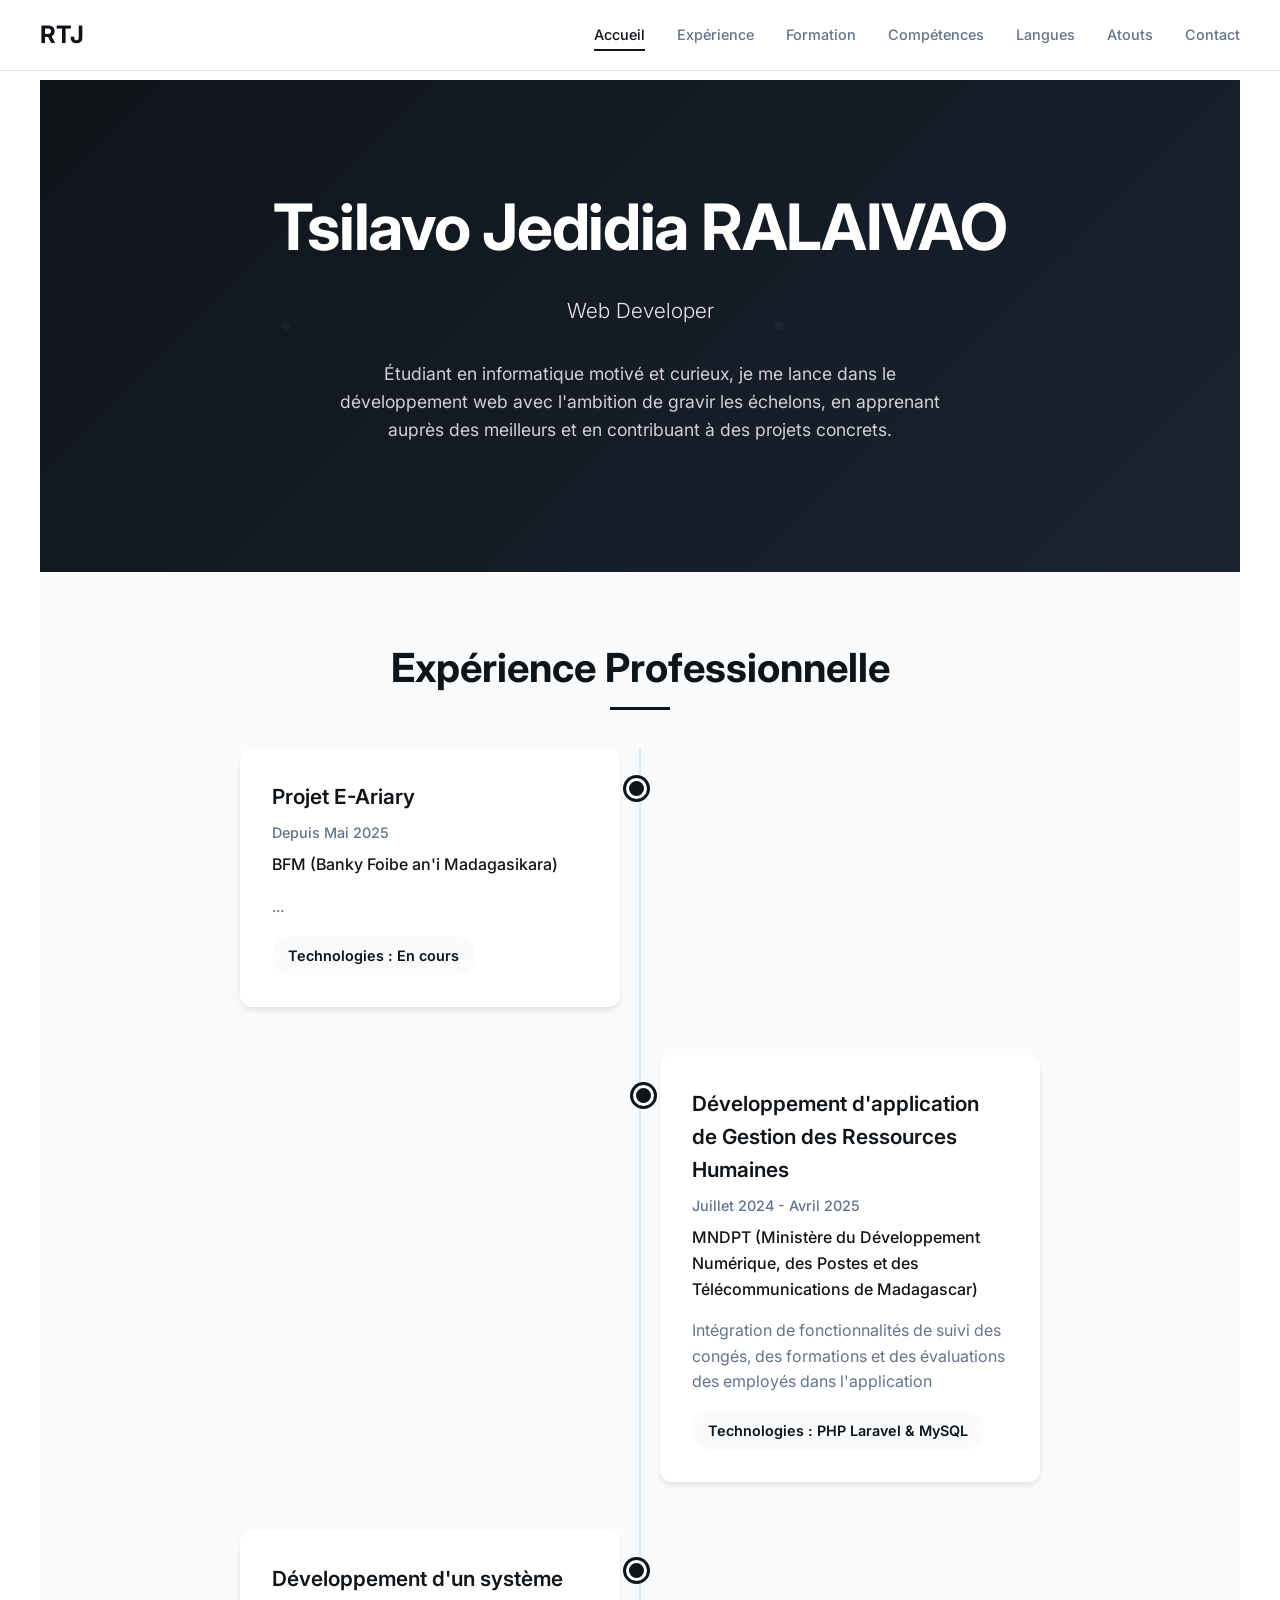
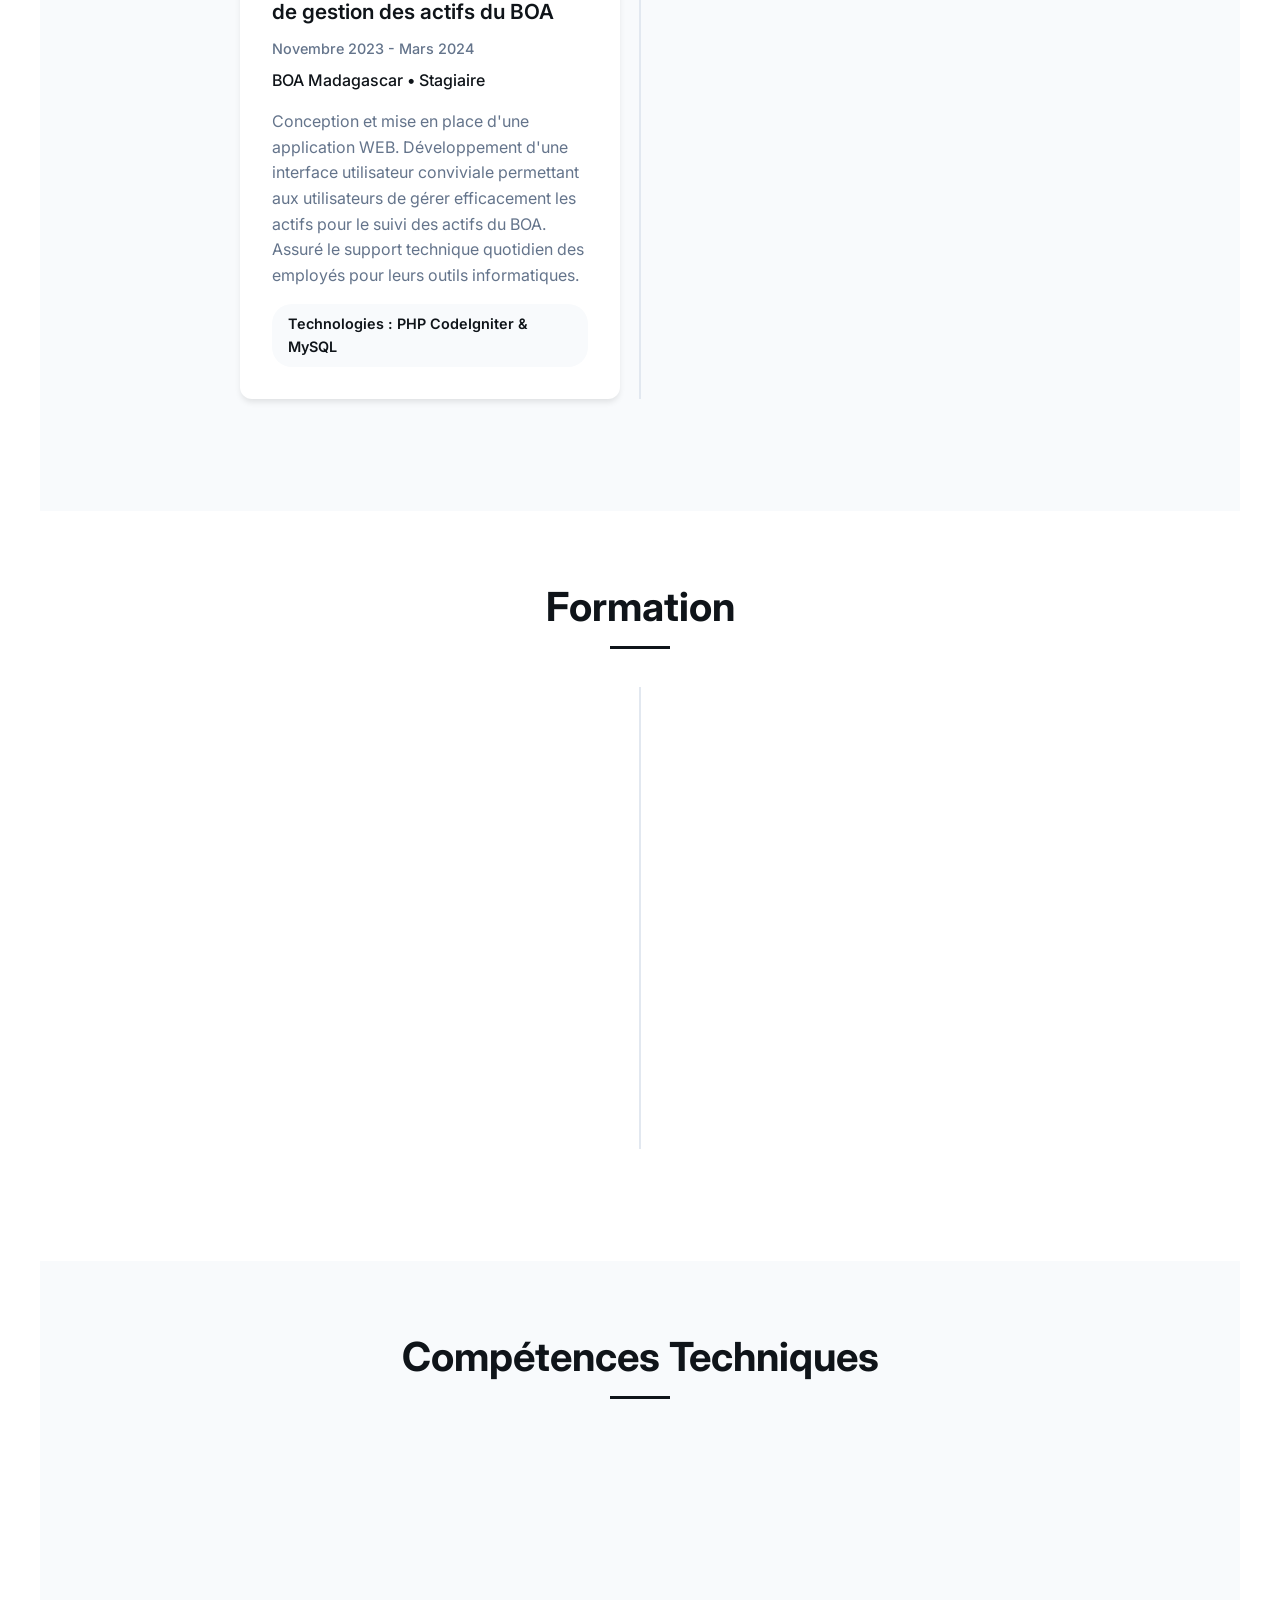
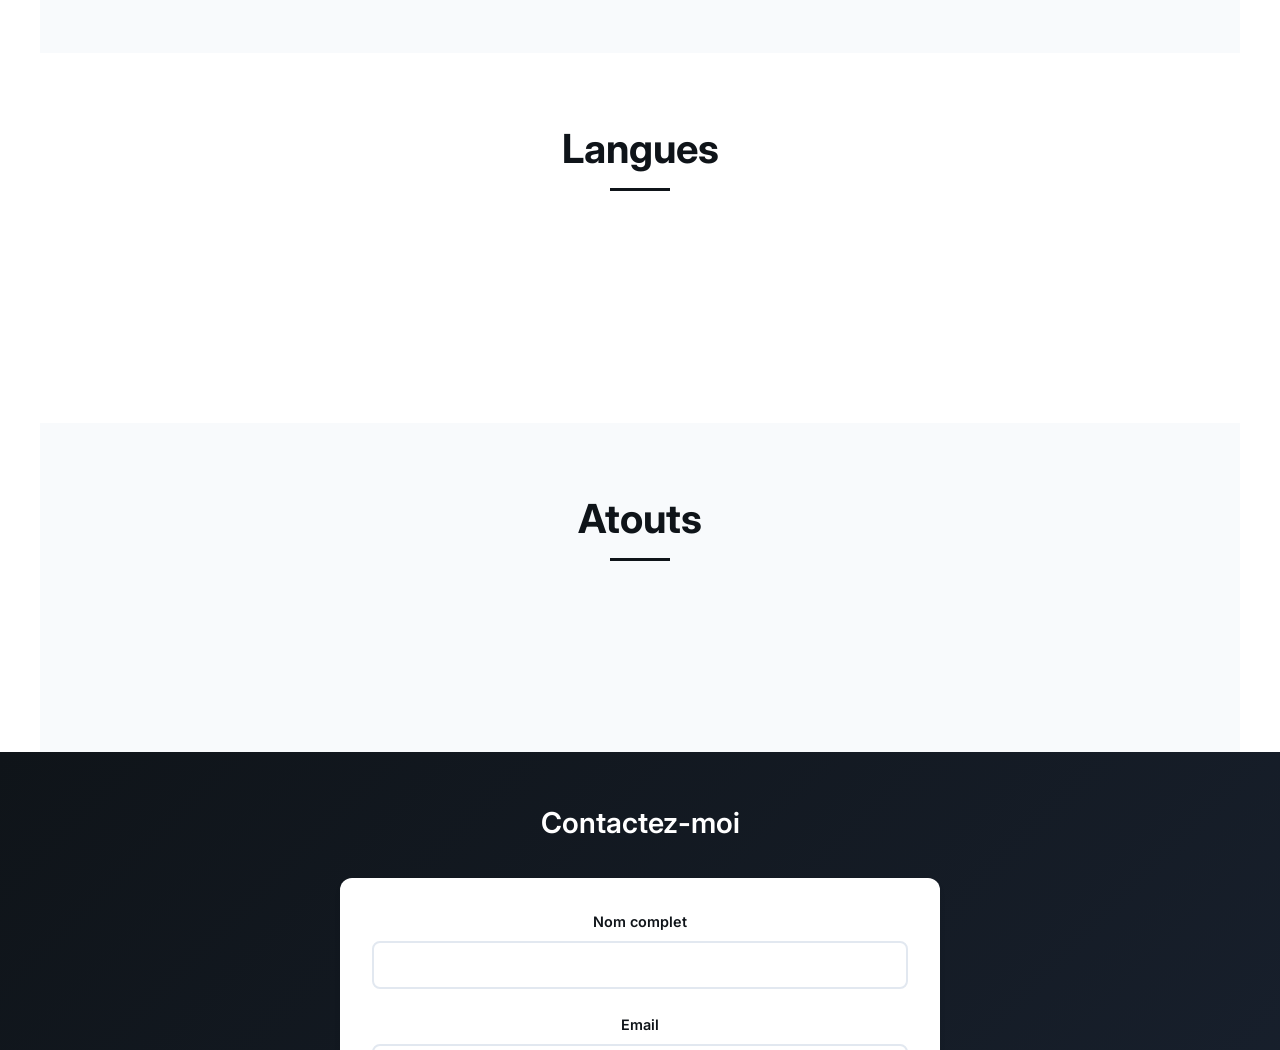
==== index.html @ 45a3b44d "mise à jour maivana" ====
<!DOCTYPE html>
<html lang="fr">
<head>
    <meta charset="UTF-8">
    <meta name="viewport" content="width=device-width, initial-scale=1.0">
    <title>Tsilavo Jedidia RALAIVAO - Web Developer</title>
    <link href="https://fonts.googleapis.com/css2?family=Inter:wght@300;400;500;600;700&display=swap" rel="stylesheet">
    <style>
        :root {
            --navy-blue: #0f1419;
            --light-navy: #1a2332;
            --pure-white: #ffffff;
            --soft-white: #f8fafc;
            --text-primary: #0f1419;
            --text-secondary: #64748b;
            --border-color: #e2e8f0;
            --shadow: 0 4px 6px -1px rgba(0, 0, 0, 0.1);
        }

        * {
            margin: 0;
            padding: 0;
            box-sizing: border-box;
        }

        body {
            font-family: 'Inter', -apple-system, BlinkMacSystemFont, sans-serif;
            line-height: 1.6;
            color: var(--text-primary);
            background-color: var(--pure-white);
            scroll-behavior: smooth;
        }

        /* Navigation */
        .navbar {
            position: fixed;
            top: 0;
            left: 0;
            right: 0;
            background: rgba(255, 255, 255, 0.95);
            backdrop-filter: blur(10px);
            border-bottom: 1px solid var(--border-color);
            z-index: 1000;
            padding: 0 2rem;
            transition: all 0.3s ease;
        }

        .navbar.scrolled {
            background: rgba(255, 255, 255, 0.98);
            box-shadow: var(--shadow);
        }

        .nav-container {
            max-width: 1200px;
            margin: 0 auto;
            display: flex;
            justify-content: space-between;
            align-items: center;
            padding: 1rem 0;
        }

        .nav-brand {
            font-size: 1.5rem;
            font-weight: 700;
            color: var(--navy-blue);
            text-decoration: none;
        }

        .nav-menu {
            display: flex;
            list-style: none;
            gap: 2rem;
        }

        .nav-link {
            color: var(--text-secondary);
            text-decoration: none;
            font-weight: 500;
            font-size: 0.9rem;
            transition: all 0.3s ease;
            position: relative;
            padding: 0.5rem 0;
        }

        .nav-link:hover,
        .nav-link.active {
            color: var(--navy-blue);
        }

        .nav-link::after {
            content: '';
            position: absolute;
            bottom: 0;
            left: 0;
            width: 0;
            height: 2px;
            background: var(--navy-blue);
            transition: width 0.3s ease;
        }

        .nav-link:hover::after,
        .nav-link.active::after {
            width: 100%;
        }

        .nav-toggle {
            display: none;
            background: none;
            border: none;
            cursor: pointer;
            padding: 0.5rem;
        }

        .nav-toggle span {
            display: block;
            width: 25px;
            height: 3px;
            background: var(--navy-blue);
            margin: 5px 0;
            transition: 0.3s;
        }
        .mobile-overlay {
        display: none;
        position: fixed;
        top: 0; left: 0; right: 0; bottom: 0;
        z-index: 999;
        transition: opacity 0.3s;
        }
        @media (max-width: 768px) {
            .nav-menu {
                position: fixed;
                top: 60px; /* hauteur de la navbar */
                left: 0;
                width: 100vw;
                background: var(--pure-white);
                flex-direction: column;
                padding: 2rem 0;
                border-top: 1px solid var(--border-color);
                transform: translateY(-120%);
                transition: transform 0.3s ease;
                gap: 1rem;
                text-align: center;
                z-index: 1001;
            }

            .nav-menu.active {
                transform: translateY(0);
            }

            .nav-toggle {
                display: block;
            }
        }

        /* Show overlay when menu is active */
        .mobile-overlay.active {
            display: block;
            opacity: 1;
        }

        /* Hamburger animation */
        .nav-toggle.active span:nth-child(1) {
            transform: rotate(45deg) translate(5px, 5px);
        }
        .nav-toggle.active span:nth-child(2) {
            opacity: 0;
        }
        .nav-toggle.active span:nth-child(3) {
            transform: rotate(-45deg) translate(6px, -6px);
        }
        /* Main Container */
        .container {
            max-width: 1200px;
            margin: 0 auto;
            padding-top: 80px;
        }

        /* Hero Section */
        .hero {
            background: linear-gradient(135deg, var(--navy-blue) 0%, var(--light-navy) 100%);
            color: var(--pure-white);
            padding: 6rem 2rem;
            text-align: center;
            position: relative;
            overflow: hidden;
        }

        .hero::before {
            content: '';
            position: absolute;
            top: 0;
            left: 0;
            right: 0;
            bottom: 0;
            background: url('data:image/svg+xml,<svg xmlns="http://www.w3.org/2000/svg" viewBox="0 0 100 100"><defs><pattern id="grain" width="100" height="100" patternUnits="userSpaceOnUse"><circle cx="50" cy="50" r="1" fill="white" opacity="0.1"/></pattern></defs><rect width="100" height="100" fill="url(%23grain)"/></svg>');
            opacity: 0.3;
        }

        .hero-content {
            position: relative;
            z-index: 2;
            max-width: 800px;
            margin: 0 auto;
            opacity: 0;
            transform: translateY(30px);
            animation: fadeInUp 1s ease forwards;
        }

        .hero h1 {
            font-size: clamp(2.5rem, 5vw, 4rem);
            font-weight: 700;
            margin-bottom: 1rem;
            letter-spacing: -0.02em;
        }

        .hero .subtitle {
            font-size: 1.3rem;
            font-weight: 300;
            opacity: 0.9;
            margin-bottom: 2rem;
        }

        .hero .description {
            font-size: 1.1rem;
            opacity: 0.8;
            max-width: 600px;
            margin: 0 auto 2rem;
            line-height: 1.6;
        }

        .contact-info {
            display: flex;
            justify-content: center;
            gap: 2rem;
            flex-wrap: wrap;
            margin-top: 2rem;
        }

        .contact-item {
            display: flex;
            align-items: center;
            gap: 0.5rem;
            font-size: 0.9rem;
            opacity: 0.8;
        }

        /* Section Styles */
        .section {
            padding: 4rem 2rem;
            opacity: 0;
            transform: translateY(50px);
            transition: all 0.8s ease;
        }

        .section.visible {
            opacity: 1;
            transform: translateY(0);
        }

        .section:nth-child(even) {
            background: var(--soft-white);
        }

        .section-content {
            max-width: 1000px;
            margin: 0 auto;
        }

        .section-title {
            font-size: 2.5rem;
            font-weight: 700;
            text-align: center;
            margin-bottom: 3rem;
            color: var(--navy-blue);
            position: relative;
        }

        .section-title::after {
            content: '';
            position: absolute;
            bottom: -10px;
            left: 50%;
            transform: translateX(-50%);
            width: 60px;
            height: 3px;
            background: var(--navy-blue);
        }

        /* Timeline */
        .timeline {
            position: relative;
            max-width: 800px;
            margin: 0 auto;
        }

        .timeline::before {
            content: '';
            position: absolute;
            left: 50%;
            top: 0;
            bottom: 0;
            width: 2px;
            background: var(--border-color);
            transform: translateX(-50%);
        }

        .timeline-item {
            position: relative;
            margin-bottom: 3rem;
            width: calc(50% - 20px);
            background: var(--pure-white);
            padding: 2rem;
            border-radius: 12px;
            box-shadow: var(--shadow);
            opacity: 0;
            transform: translateX(-50px);
            transition: all 0.6s ease;
        }

        .timeline-item.visible {
            opacity: 1;
            transform: translateX(0);
        }

        .timeline-item:nth-child(even) {
            margin-left: auto;
            transform: translateX(50px);
        }

        .timeline-item:nth-child(even).visible {
            transform: translateX(0);
        }

        .timeline-item::before {
            content: '';
            position: absolute;
            top: 30px;
            width: 15px;
            height: 15px;
            background: var(--navy-blue);
            border-radius: 50%;
            border: 3px solid var(--pure-white);
            box-shadow: 0 0 0 3px var(--navy-blue);
        }

        .timeline-item:nth-child(odd)::before {
            right: -27px;
        }

        .timeline-item:nth-child(even)::before {
            left: -27px;
        }

        .timeline-item h3 {
            font-size: 1.3rem;
            font-weight: 600;
            color: var(--navy-blue);
            margin-bottom: 0.5rem;
        }

        .timeline-period {
            font-size: 0.9rem;
            color: var(--text-secondary);
            font-weight: 500;
            margin-bottom: 0.5rem;
        }

        .timeline-company {
            font-size: 1rem;
            color: var(--navy-blue);
            font-weight: 500;
            margin-bottom: 1rem;
        }

        .timeline-description {
            color: var(--text-secondary);
            line-height: 1.6;
            margin-bottom: 1rem;
        }

        .timeline-tech {
            font-size: 0.9rem;
            color: var(--navy-blue);
            font-weight: 600;
            background: var(--soft-white);
            padding: 0.5rem 1rem;
            border-radius: 20px;
            display: inline-block;
        }

        /* Skills Grid */
        .skills-grid {
            display: grid;
            grid-template-columns: repeat(auto-fit, minmax(250px, 1fr));
            gap: 2rem;
            max-width: 800px;
            margin: 0 auto;
        }

        .skill-category {
            background: var(--pure-white);
            padding: 2rem;
            border-radius: 12px;
            box-shadow: var(--shadow);
            text-align: center;
            opacity: 0;
            transform: translateY(30px);
            transition: all 0.6s ease;
        }

        .skill-category.visible {
            opacity: 1;
            transform: translateY(0);
        }

        .skill-category h4 {
            font-size: 1.2rem;
            font-weight: 600;
            color: var(--navy-blue);
            margin-bottom: 1rem;
        }

        .skill-tags {
            display: flex;
            flex-wrap: wrap;
            gap: 0.5rem;
            justify-content: center;
        }

        .skill-tag {
            background: var(--soft-white);
            border: 1px solid var(--border-color);
            color: var(--text-secondary);
            padding: 0.5rem 1rem;
            border-radius: 20px;
            font-size: 0.9rem;
            font-weight: 500;
            transition: all 0.3s ease;
        }

        .skill-tag:hover {
            background: var(--navy-blue);
            color: var(--pure-white);
            border-color: var(--navy-blue);
            transform: translateY(-2px);
        }

        /* Languages */
        .languages-grid {
            display: grid;
            grid-template-columns: repeat(auto-fit, minmax(200px, 1fr));
            gap: 2rem;
            max-width: 600px;
            margin: 0 auto;
        }

        .language-item {
            background: var(--pure-white);
            padding: 2rem;
            border-radius: 12px;
            box-shadow: var(--shadow);
            text-align: center;
            border-top: 4px solid var(--navy-blue);
            opacity: 0;
            transform: scale(0.9);
            transition: all 0.6s ease;
        }

        .language-item.visible {
            opacity: 1;
            transform: scale(1);
        }

        .language-item h4 {
            font-size: 1.1rem;
            font-weight: 600;
            color: var(--navy-blue);
            margin-bottom: 0.5rem;
        }

        .language-level {
            color: var(--text-secondary);
            font-weight: 500;
        }

        /* Strengths */
        .strengths-grid {
            display: grid;
            grid-template-columns: repeat(auto-fit, minmax(300px, 1fr));
            gap: 1.5rem;
            max-width: 800px;
            margin: 0 auto;
        }

        .strength-item {
            background: var(--pure-white);
            padding: 2rem;
            border-radius: 12px;
            box-shadow: var(--shadow);
            border-left: 4px solid var(--navy-blue);
            opacity: 0;
            transform: translateX(-30px);
            transition: all 0.6s ease;
        }

        .strength-item.visible {
            opacity: 1;
            transform: translateX(0);
        }

        .strength-item:hover {
            transform: translateX(10px);
            box-shadow: 0 8px 25px rgba(0, 0, 0, 0.15);
        }

        .footer {
            background: linear-gradient(135deg, var(--navy-blue) 0%, var(--light-navy) 100%);
            color: var(--pure-white);
            padding: 3rem 2rem 2rem;
            text-align: center;
        }

        .footer-content {
            max-width: 1000px;
            margin: 0 auto;
        }

        .footer-title {
            font-size: 1.8rem;
            font-weight: 600;
            margin-bottom: 2rem;
            color: var(--pure-white);
        }

        .contact-form {
    background: var(--pure-white);
    max-width: 600px;
    margin: 0 auto 3rem;
    padding: 2rem;
    border-radius: 12px;
    box-shadow: var(--shadow);
}

.form-group {
    margin-bottom: 1.5rem;
}

.form-label {
    display: block;
    color: var(--navy-blue);
    font-weight: 600;
    margin-bottom: 0.5rem;
    font-size: 0.9rem;
}

.form-input,
.form-textarea {
    width: 100%;
    padding: 0.75rem 1rem;
    border: 2px solid var(--border-color);
    border-radius: 8px;
    font-size: 1rem;
    font-family: inherit;
    transition: all 0.3s ease;
    background: var(--pure-white);
}

.form-input:focus,
.form-textarea:focus {
    outline: none;
    border-color: var(--navy-blue);
    box-shadow: 0 0 0 3px rgba(15, 20, 25, 0.1);
}

.form-textarea {
    resize: vertical;
    min-height: 120px;
}

.form-submit {
    background: linear-gradient(135deg, var(--navy-blue) 0%, var(--light-navy) 100%);
    color: var(--pure-white);
    border: none;
    padding: 1rem 2rem;
    border-radius: 8px;
    font-size: 1rem;
    font-weight: 600;
    cursor: pointer;
    transition: all 0.3s ease;
    width: 100%;
}

        .form-submit:hover {
            transform: translateY(-2px);
            box-shadow: 0 8px 25px rgba(15, 20, 25, 0.25);
        }

        .form-submit:disabled {
            opacity: 0.6;
            cursor: not-allowed;
            transform: none;
        }

        .form-message {
            margin-top: 1rem;
            padding: 1rem;
            border-radius: 8px;
            font-weight: 500;
            text-align: center;
        }

        .form-message.success {
            background: #d1fae5;
            color: #065f46;
            border: 1px solid #a7f3d0;
        }

        .form-message.error {
            background: #fee2e2;
            color: #991b1b;
            border: 1px solid #fca5a5;
        }

        @media (max-width: 768px) {
            .contact-form {
                margin: 0 1rem 3rem;
                padding: 1.5rem;
            }
        }


        .footer-divider {
            height: 1px;
            background: rgba(255, 255, 255, 0.2);
            margin: 2rem 0;
        }

        .footer-bottom {
            font-size: 0.9rem;
            opacity: 0.7;
        }

        /* Animations */
        @keyframes fadeInUp {
            from {
                opacity: 0;
                transform: translateY(30px);
            }
            to {
                opacity: 1;
                transform: translateY(0);
            }
        }


        /* Animations */
        @keyframes fadeInUp {
            from {
                opacity: 0;
                transform: translateY(30px);
            }
            to {
                opacity: 1;
                transform: translateY(0);
            }
        }

        @keyframes slideIn {
            from {
                opacity: 0;
                transform: translateX(-100px);
            }
            to {
                opacity: 1;
                transform: translateX(0);
            }
        }

        /* Responsive Design */
        @media (max-width: 768px) {
            .nav-menu {
                position: fixed;
                top: 60px; /* hauteur de la navbar */
                left: 0;
                width: 100vw;
                background: var(--pure-white);
                flex-direction: column;
                padding: 2rem 0;
                border-top: 1px solid var(--border-color);
                transform: translateY(-120%);
                transition: transform 0.3s ease;
                gap: 1rem;
                text-align: center;
                z-index: 1001;
            }

            .nav-menu.active {
                transform: translateY(0);
            }

            .nav-toggle {
                display: block;
            }

            .hero {
                padding: 4rem 1rem;
            }

            .section {
                padding: 3rem 1rem;
            }

            .timeline::before {
                left: 20px;
            }

            .timeline-item {
                width: calc(100% - 40px);
                margin-left: 40px;
                transform: translateX(-30px);
            }

            .timeline-item:nth-child(even) {
                margin-left: 40px;
            }

            .timeline-item::before {
                left: -27px;
            }

            .timeline-item:nth-child(even)::before {
                left: -27px;
            }

            .contact-info {
                flex-direction: column;
                gap: 1rem;
            }
        }

        /* Loading Animation */
        .loading {
            display: inline-block;
            width: 20px;
            height: 20px;
            border: 3px solid rgba(15, 20, 25, 0.3);
            border-radius: 50%;
            border-top-color: var(--navy-blue);
            animation: spin 1s ease-in-out infinite;
        }

        @keyframes spin {
            to { transform: rotate(360deg); }
        }
    </style>
</head>
<body>
    <!-- Navigation -->
    <nav class="navbar">
        <div class="nav-container">
            <a href="#hero" class="nav-brand">RTJ</a>
            <ul class="nav-menu">
                <li><a href="#hero" class="nav-link active">Accueil</a></li>
                <li><a href="#experience" class="nav-link">Expérience</a></li>
                <li><a href="#formation" class="nav-link">Formation</a></li>
                <li><a href="#competences" class="nav-link">Compétences</a></li>
                <li><a href="#langues" class="nav-link">Langues</a></li>
                <li><a href="#atouts" class="nav-link">Atouts</a></li>
                <li><a href="#contact" class="nav-link">Contact</a></li>
            </ul>
            <button class="nav-toggle" aria-label="Ouvrir le menu">
                <span></span>
                <span></span>
                <span></span>
            </button>
        </div>
        <div class="mobile-overlay"></div>
    </nav>

    <div class="container">
        <!-- Hero Section -->
        <section id="hero" class="hero">
            <div class="hero-content">
                <h1>Tsilavo Jedidia RALAIVAO</h1>
                <div class="subtitle">Web Developer</div>
                <div class="description">
                    Étudiant en informatique motivé et curieux, je me lance dans le développement web 
                    avec l'ambition de gravir les échelons, en apprenant auprès des meilleurs et en 
                    contribuant à des projets concrets.
                </div>
            </div>
        </section>

        <!-- Experience Section -->
        <section id="experience" class="section">
            <div class="section-content">
                <h2 class="section-title">Expérience Professionnelle</h2>
                <div class="timeline" id="experience-timeline">
                    <!-- Content loaded via AJAX -->
                    <div class="loading"></div>
                </div>
            </div>
        </section>

        <!-- Formation Section -->
        <section id="formation" class="section">
            <div class="section-content">
                <h2 class="section-title">Formation</h2>
                <div class="timeline" id="formation-timeline">
                    <!-- Content loaded via AJAX -->
                    <div class="loading"></div>
                </div>
            </div>
        </section>

        <!-- Competences Section -->
        <section id="competences" class="section">
            <div class="section-content">
                <h2 class="section-title">Compétences Techniques</h2>
                <div class="skills-grid" id="skills-container">
                    <!-- Content loaded via AJAX -->
                    <div class="loading"></div>
                </div>
            </div>
        </section>

        <!-- Langues Section -->
        <section id="langues" class="section">
            <div class="section-content">
                <h2 class="section-title">Langues</h2>
                <div class="languages-grid" id="languages-container">
                    <!-- Content loaded via AJAX -->
                    <div class="loading"></div>
                </div>
            </div>
        </section>

        <!-- Atouts Section -->
        <section id="atouts" class="section">
            <div class="section-content">
                <h2 class="section-title">Atouts</h2>
                <div class="strengths-grid" id="strengths-container">
                    <!-- Content loaded via AJAX -->
                    <div class="loading"></div>
                </div>
            </div>
        </section>
    </div>

    <footer id="contact" class="footer">
    <div class="footer-content">
        <h2 class="footer-title">Contactez-moi</h2>
        
        <form class="contact-form" id="contactForm">
            <div class="form-group">
                <label for="name" class="form-label">Nom complet</label>
                <input type="text" id="name" name="name" class="form-input" required>
            </div>
            
            <div class="form-group">
                <label for="email" class="form-label">Email</label>
                <input type="email" id="email" name="email" class="form-input" required>
            </div>
            
            <div class="form-group">
                <label for="subject" class="form-label">Sujet</label>
                <input type="text" id="subject" name="subject" class="form-input" required>
            </div>
            
            <div class="form-group">
                <label for="message" class="form-label">Message</label>
                <textarea id="message" name="message" class="form-textarea" required 
                          placeholder="Décrivez votre projet ou votre demande..."></textarea>
            </div>
            
            <button type="submit" class="form-submit">Envoyer le message</button>
            
            <div id="formMessage" class="form-message" style="display: none;"></div>
        </form>
        </div>
        
        <div class="footer-divider"></div>
        <div class="footer-bottom">
            © 2025 Tsilavo Jedidia RALAIVAO - +261 34 14 245 01 - Tous droits réservés
        </div>
    </div>
    </footer>


    <script>
        // Data for AJAX simulation
        const cvData = {
            experience: [

                {
                    title: "Projet E-Ariary",
                    period: "Depuis Mai 2025",
                    company: "BFM (Banky Foibe an'i Madagasikara)",
                    description: "...",
                    tech: "En cours"
                },
                {
                    title: "Développement d'application de Gestion des Ressources Humaines",
                    period: "Juillet 2024 - Avril 2025",
                    company: "MNDPT (Ministère du Développement Numérique, des Postes et des Télécommunications de Madagascar)",
                    description: "Intégration de fonctionnalités de suivi des congés, des formations et des évaluations des employés dans l'application",
                    tech: "PHP Laravel & MySQL"
                },
                {
                    title: "Développement d'un système de gestion des actifs du BOA",
                    period: "Novembre 2023 - Mars 2024",
                    company: "BOA Madagascar • Stagiaire",
                    description: "Conception et mise en place d'une application WEB. Développement d'une interface utilisateur conviviale permettant aux utilisateurs de gérer efficacement les actifs pour le suivi des actifs du BOA. Assuré le support technique quotidien des employés pour leurs outils informatiques.",
                    tech: "PHP CodeIgniter & MySQL"
                }
            ],
            formation: [
                {
                    title: "L3 en Web Developer et Design",
                    period: "Septembre 2022 - Juillet 2023",
                    company: "IT University • Andoharanofotsy, Madagascar"
                },
                {
                    title: "DIPLOME Approfondi de la Langue Française (DALF)",
                    period: "Juin 2022",
                    company: "Alliance Française d'Antananarivo"
                },
                {
                    title: "L2 en Web Developer et Design",
                    period: "Octobre 2021 - Juillet 2022",
                    company: "IT University • Andoharanofotsy, Madagascar"
                },
                {
                    title: "DIPLOME d'Études de la Langue Française (DELF)",
                    period: "Septembre 2021",
                    company: "Alliance Française d'Antananarivo"
                },
                {
                    title: "L1 en Web Developer et Design",
                    period: "Décembre 2020 - Septembre 2021",
                    company: "IT University • Andoharanofotsy, Madagascar"
                },
                {
                    title: "Baccalauréat",
                    period: "Octobre 2020",
                    company: "École Sacré Cœur Antanimena (ESCA)"
                }
            ],
            skills: [
                {
                    category: "Frontend",
                    skills: ["React.js", "Vue.js", "HTML/CSS", "JavaScript"]
                },
                {
                    category: "Backend",
                    skills: ["PHP Laravel", "PHP CodeIgniter", "Java Spring Boot"]
                },
                {
                    category: "Base de données",
                    skills: ["MySQL", "PostgreSQL"]
                },
                {
                    category: "Outils",
                    skills: ["Postman", "Zoho CRM Deluge", "Adobe XD", "Figma"]
                }
            ],
            languages: [
                { name: "Anglais", level: "Niveau C1" },
                { name: "Français", level: "DELF B2, DALF C1" },
                { name: "Malgache", level: "Langue maternelle" }
            ],
            strengths: [
                "Capacité à diagnostiquer et résoudre rapidement des problèmes techniques",
                "Excellent sens du service et de l'accompagnement utilisateur",
                "Polyvalence et adaptabilité face aux nouvelles technologies"
            ]
        };
        // Contact form submissiondocument.addEventListener('DOMContentLoaded', function() {
    const navbar = document.querySelector('.navbar');
    const navToggle = document.querySelector('.nav-toggle');
    const navMenu = document.querySelector('.nav-menu');
    const navLinks = document.querySelectorAll('.nav-link');
    const overlay = document.querySelector('.mobile-overlay');

    // Navbar scroll effect
    window.addEventListener('scroll', () => {
        if (window.scrollY > 50) {
            navbar.classList.add('scrolled');
        } else {
            navbar.classList.remove('scrolled');
        }
    });

    // Mobile menu toggle
    navToggle.addEventListener('click', () => {
        navMenu.classList.toggle('active');
        navToggle.classList.toggle('active');
        overlay.classList.toggle('active');
    });

    // Close menu when overlay is clicked
    overlay.addEventListener('click', () => {
        navMenu.classList.remove('active');
        navToggle.classList.remove('active');
        overlay.classList.remove('active');
    });

    // Smooth scroll and active link
    navLinks.forEach(link => {
        link.addEventListener('click', (e) => {
            e.preventDefault();
            const targetId = link.getAttribute('href');
            const targetSection = document.querySelector(targetId);

            if (targetSection) {
                targetSection.scrollIntoView({ behavior: 'smooth' });
                navMenu.classList.remove('active');
                navToggle.classList.remove('active');
                overlay.classList.remove('active');
            }
        });
    });

    // Update active nav link on scroll
    window.addEventListener('scroll', () => {
        let current = '';
        document.querySelectorAll('section').forEach(section => {
            const sectionTop = section.offsetTop;
            if (pageYOffset >= sectionTop - 200) {
                current = section.getAttribute('id');
            }
        });

        navLinks.forEach(link => {
            link.classList.remove('active');
            if (link.getAttribute('href') === `#${current}`) {
                link.classList.add('active');
            }
        });
    });

    // Initialize sections loading
    initializeSectionsLoading();


        // AJAX-like section loading with delays
        function initializeSectionsLoading() {
            const sections = [
                { id: 'experience', delay: 1000 },
                { id: 'formation', delay: 1500 },
                { id: 'competences', delay: 2000 },
                { id: 'langues', delay: 2500 },
                { id: 'atouts', delay: 3000 }
            ];

            // Intersection Observer for section visibility
            const observer = new IntersectionObserver((entries) => {
                entries.forEach(entry => {
                    if (entry.isIntersecting) {
                        const sectionId = entry.target.id;
                        const sectionData = sections.find(s => s.id === sectionId);
                        
                        if (sectionData && !entry.target.dataset.loaded) {
                            setTimeout(() => {
                                loadSectionContent(sectionId);
                                entry.target.dataset.loaded = 'true';
                            }, 500);
                        }
                        
                        entry.target.classList.add('visible');
                    }
                });
            }, { threshold: 0.1 });

            // Observe all sections
            document.querySelectorAll('.section').forEach(section => {
                observer.observe(section);
            });
        }

        // Load section content
        function loadSectionContent(sectionId) {
            switch(sectionId) {
                case 'experience':
                    loadExperience();
                    break;
                case 'formation':
                    loadFormation();
                    break;
                case 'competences':
                    loadSkills();
                    break;
                case 'langues':
                    loadLanguages();
                    break;
                case 'atouts':
                    loadStrengths();
                    break;
            }
        }

        function loadExperience() {
            const container = document.getElementById('experience-timeline');
            container.innerHTML = '';
            
            cvData.experience.forEach((exp, index) => {
                setTimeout(() => {
                    const item = document.createElement('div');
                    item.className = 'timeline-item';
                    item.innerHTML = `
                        <h3>${exp.title}</h3>
                        <div class="timeline-period">${exp.period}</div>
                        <div class="timeline-company">${exp.company}</div>
                        <div class="timeline-description">${exp.description}</div>
                        <div class="timeline-tech">Technologies : ${exp.tech}</div>
                    `;
                    container.appendChild(item);
                    
                    setTimeout(() => {
                        item.classList.add('visible');
                    }, 100);
                }, index * 300);
            });
        }

        function loadFormation() {
            const container = document.getElementById('formation-timeline');
            container.innerHTML = '';
            
            cvData.formation.forEach((form, index) => {
                setTimeout(() => {
                    const item = document.createElement('div');
                    item.className = 'timeline-item';
                    item.innerHTML = `
                        <h3>${form.title}</h3>
                        <div class="timeline-period">${form.period}</div>
                        <div class="timeline-company">${form.company}</div>
                    `;
                    container.appendChild(item);
                    
                    setTimeout(() => {
                        item.classList.add('visible');
                    }, 100);
                }, index * 200);
            });
        }

        function loadSkills() {
            const container = document.getElementById('skills-container');
            container.innerHTML = '';
            
            cvData.skills.forEach((skillGroup, index) => {
                setTimeout(() => {
                    const item = document.createElement('div');
                    item.className = 'skill-category';
                    item.innerHTML = `
                        <h4>${skillGroup.category}</h4>
                        <div class="skill-tags">
                            ${skillGroup.skills.map(skill => `<span class="skill-tag">${skill}</span>`).join('')}
                        </div>
                    `;
                    container.appendChild(item);
                    
                    setTimeout(() => {
                        item.classList.add('visible');
                    }, 100);
                }, index * 200);
            });
        }

        function loadLanguages() {
            const container = document.getElementById('languages-container');
            container.innerHTML = '';
            
            cvData.languages.forEach((lang, index) => {
            setTimeout(() => {
                const item = document.createElement('div');
                item.className = 'language-item';
                item.innerHTML = `
                <h4>${lang.name}</h4>
                <div class="language-level">${lang.level}</div>
                `;
                container.appendChild(item);
                
                setTimeout(() => {
                item.classList.add('visible');
                }, 100);
            }, index * 200);
            });
        }

        function loadStrengths() {
            const container = document.getElementById('strengths-container');
            container.innerHTML = '';
            
            cvData.strengths.forEach((strength, index) => {
            setTimeout(() => {
                const item = document.createElement('div');
                item.className = 'strength-item';
                item.innerHTML = `
                <div>${strength}</div>
                `;
                container.appendChild(item);

                setTimeout(() => {
                item.classList.add('visible');
                }, 100);
            }, index * 200);
            });
        }

        // Gestion du formulaire de contact
document.getElementById('contactForm').addEventListener('submit', function(e) {
    e.preventDefault();
    
    const submitButton = this.querySelector('.form-submit');
    const messageDiv = document.getElementById('formMessage');
    
    // Désactiver le bouton pendant l'envoi
    submitButton.disabled = true;
    submitButton.textContent = 'Envoi en cours...';
    
    // Récupérer les données du formulaire
    const formData = new FormData(this);
    const data = {
        name: formData.get('name'),
        email: formData.get('email'),
        subject: formData.get('subject'),
        message: formData.get('message')
    };
    
    // Simulation d'envoi (remplacer par votre logique d'envoi réelle)
    setTimeout(() => {
        // Simuler un succès (vous pouvez ajouter votre logique d'envoi ici)
        showMessage('Message envoyé avec succès ! Je vous répondrai dans les plus brefs délais.', 'success');
        this.reset();
        
        // Réactiver le bouton
        submitButton.disabled = false;
        submitButton.textContent = 'Envoyer le message';
    }, 2000);
});

function showMessage(text, type) {
    const messageDiv = document.getElementById('formMessage');
    messageDiv.textContent = text;
    messageDiv.className = `form-message ${type}`;
    messageDiv.style.display = 'block';
    
    // Masquer le message après 5 secondes
    setTimeout(() => {
        messageDiv.style.display = 'none';
    }, 5000);
}
        </script>
    </body>
    </html>
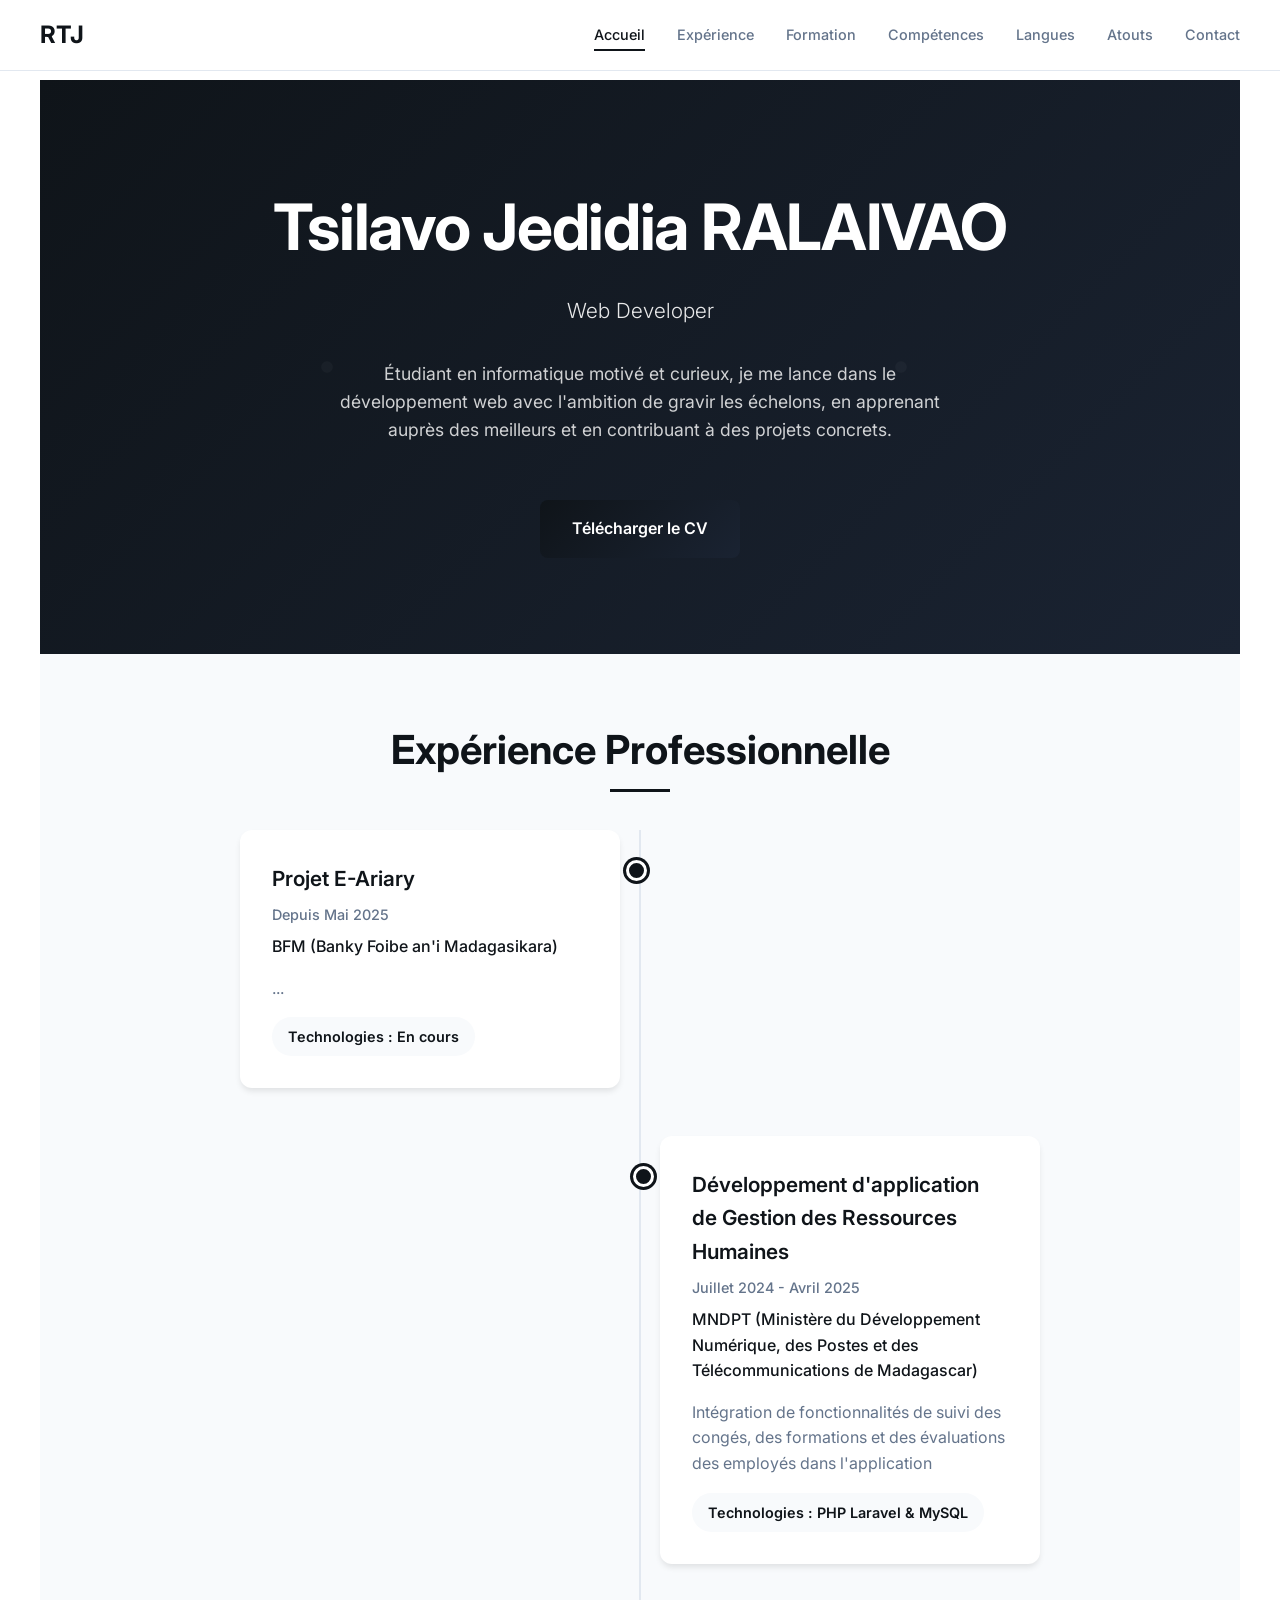
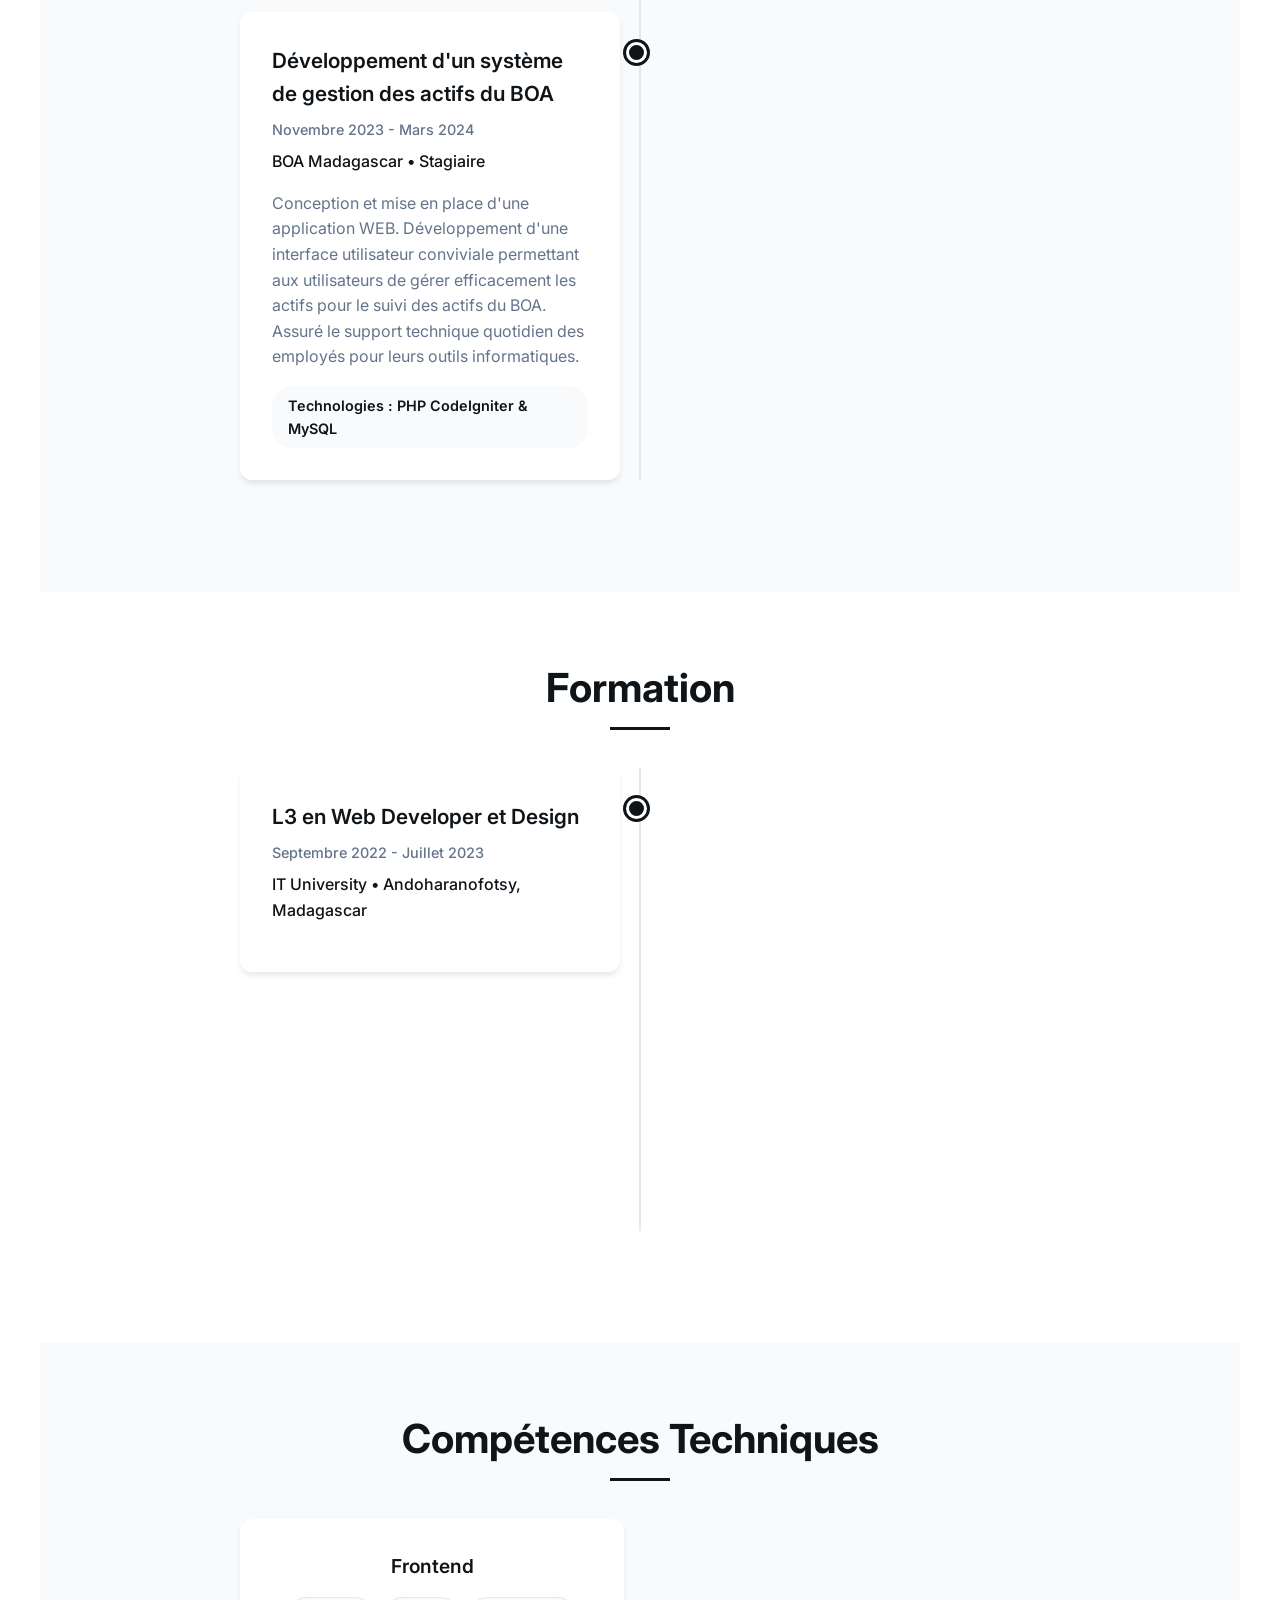
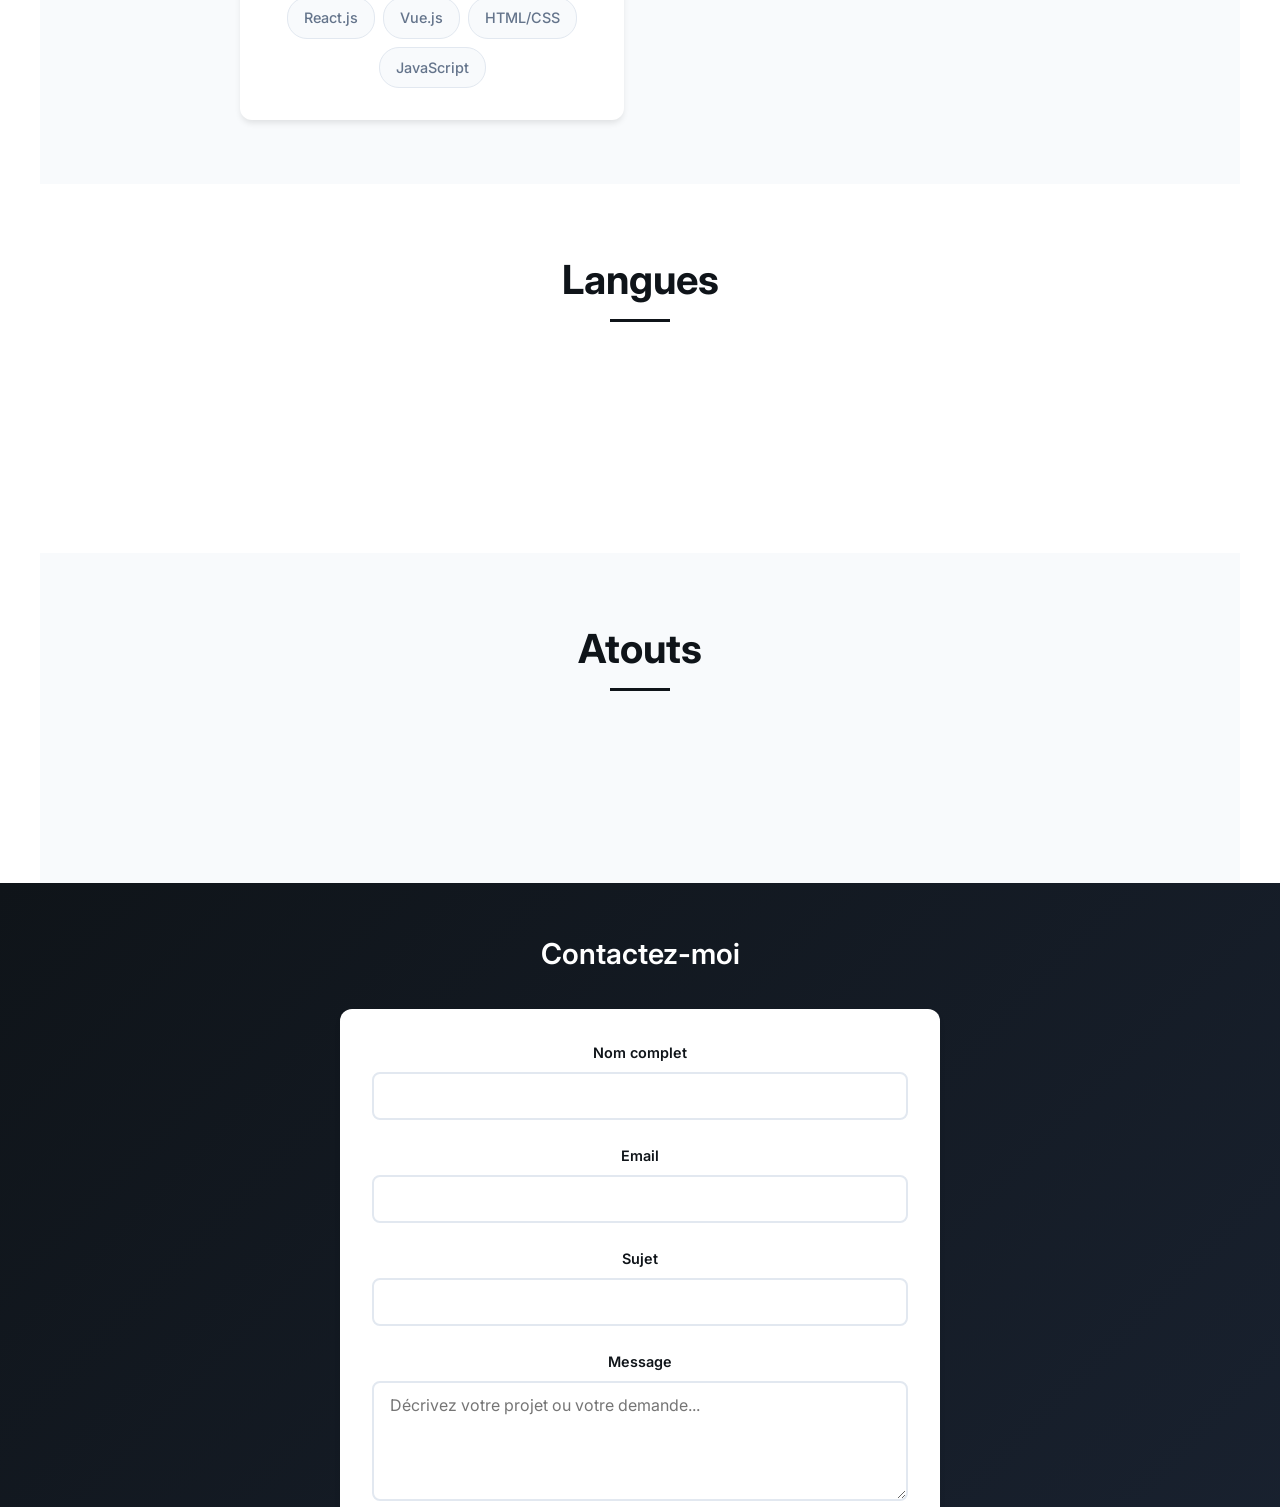
==== commit 49dda0d9: "modif" ====
--- a/index.html
+++ b/index.html
@@ -788,8 +788,10 @@
                     avec l'ambition de gravir les échelons, en apprenant auprès des meilleurs et en 
                     contribuant à des projets concrets.
                 </div>
+                <a href="CV_TsilavoJedidia.pdf" download class="form-submit" style="width: auto; margin-top: 1.5rem; display: inline-block; text-decoration: none;">Télécharger le CV</a>
             </div>
         </section>
+
 
         <!-- Experience Section -->
         <section id="experience" class="section">
@@ -878,6 +880,16 @@
             <div id="formMessage" class="form-message" style="display: none;"></div>
         </form>
         </div>
+
+        <div style="margin-top: 2rem;">
+            <a href="https://github.com/jejew03" target="_blank" style="margin-right: 1rem; color: white; font-size: 1.2rem; text-decoration: none;">
+                <img src="https://cdn.jsdelivr.net/gh/devicons/devicon/icons/github/github-original.svg" alt="GitHub" style="width: 24px; height: 24px; vertical-align: middle; margin-right: 6px;"> GitHub
+            </a>
+            <a href="https://www.linkedin.com/in/jedidia-ralaivao-bb278a279/" target="_blank" style="color: white; font-size: 1.2rem; text-decoration: none;">
+                <img src="https://cdn.jsdelivr.net/gh/devicons/devicon/icons/linkedin/linkedin-original.svg" alt="LinkedIn" style="width: 24px; height: 24px; vertical-align: middle; margin-right: 6px;"> LinkedIn
+            </a>
+        </div>
+
         
         <div class="footer-divider"></div>
         <div class="footer-bottom">
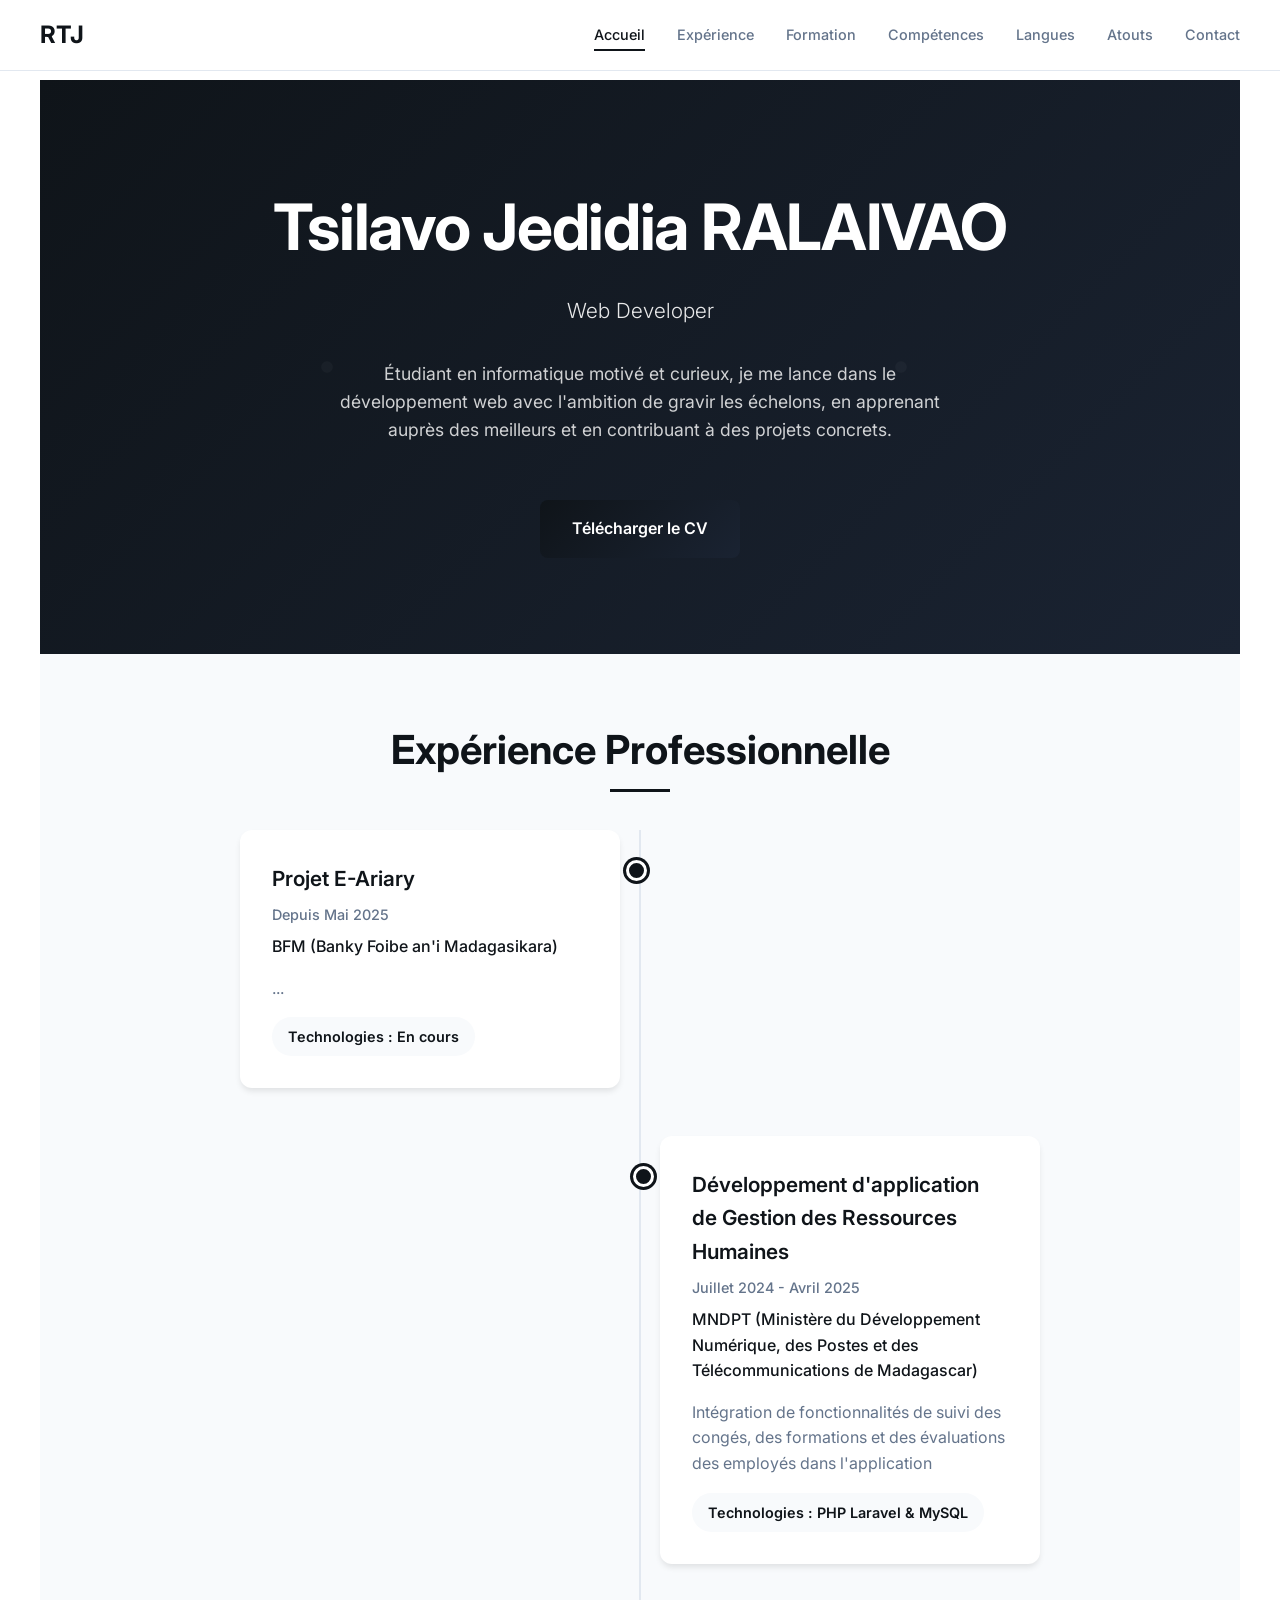
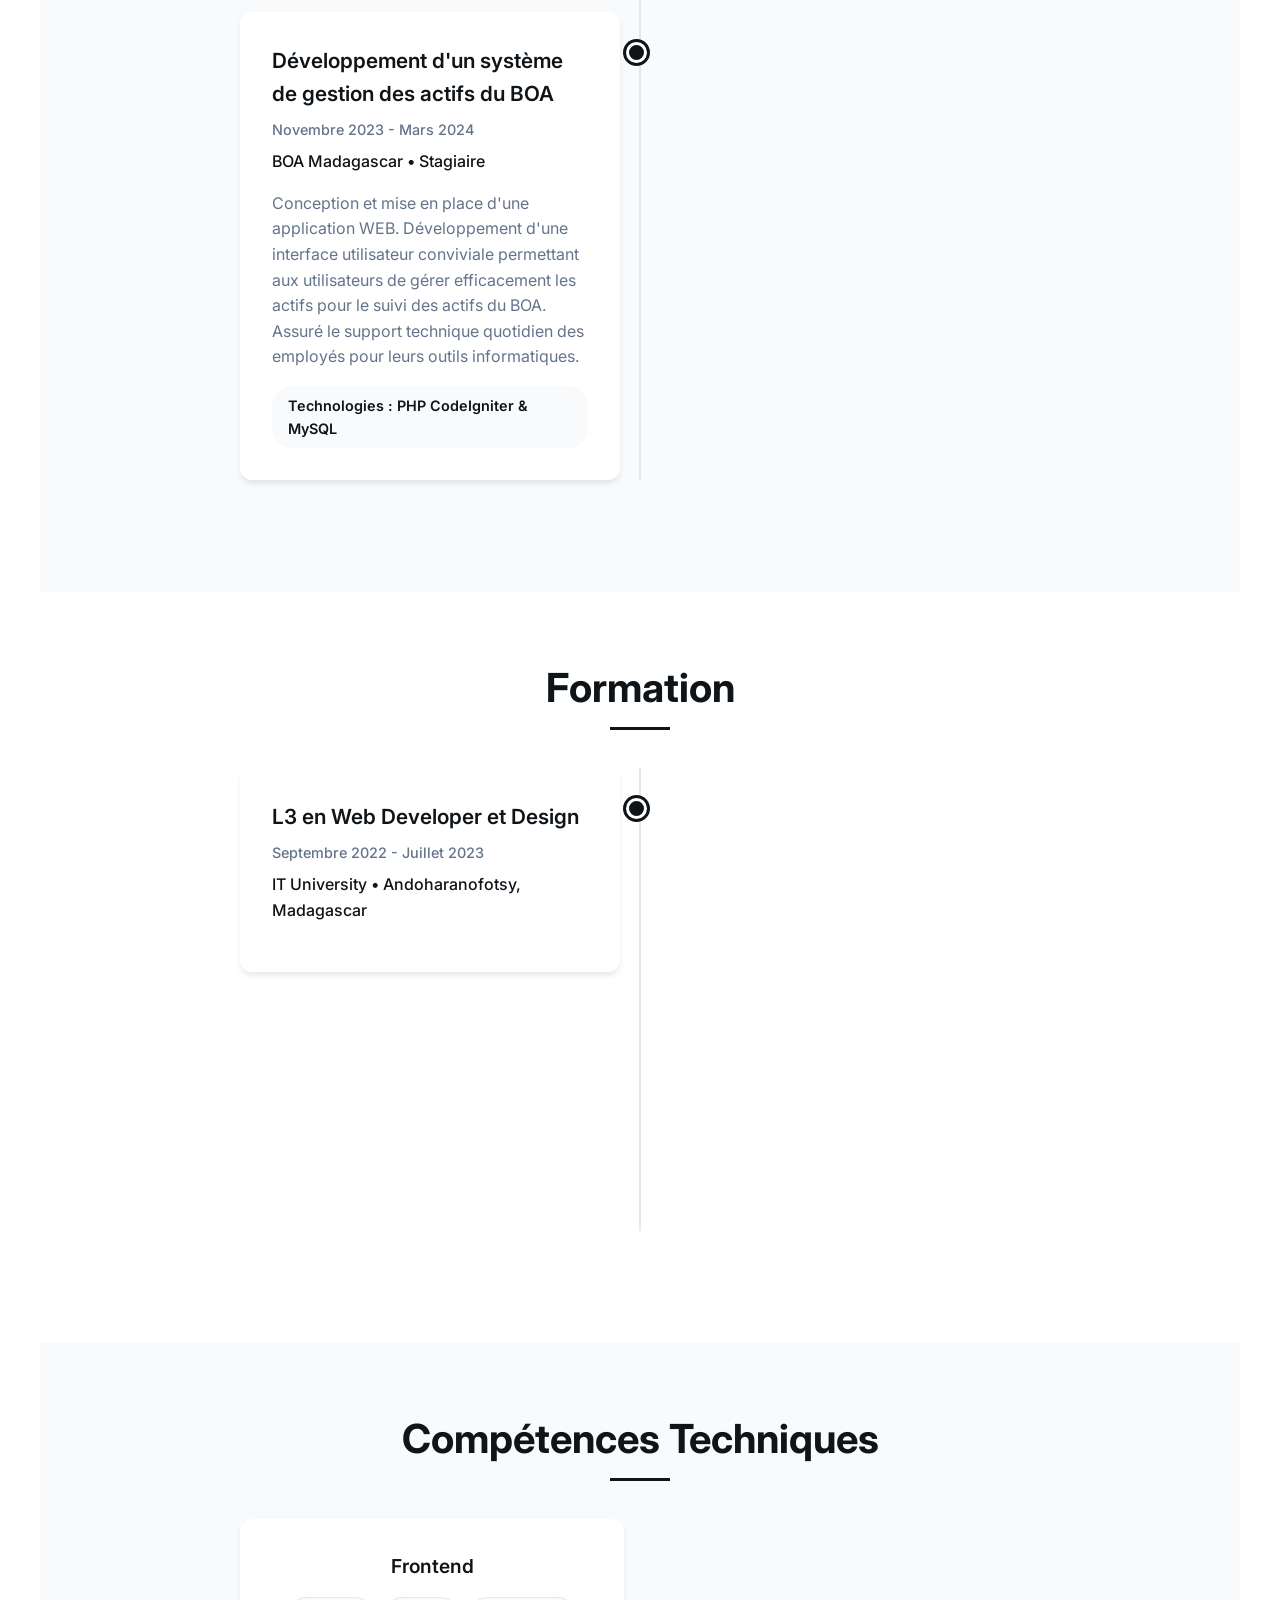
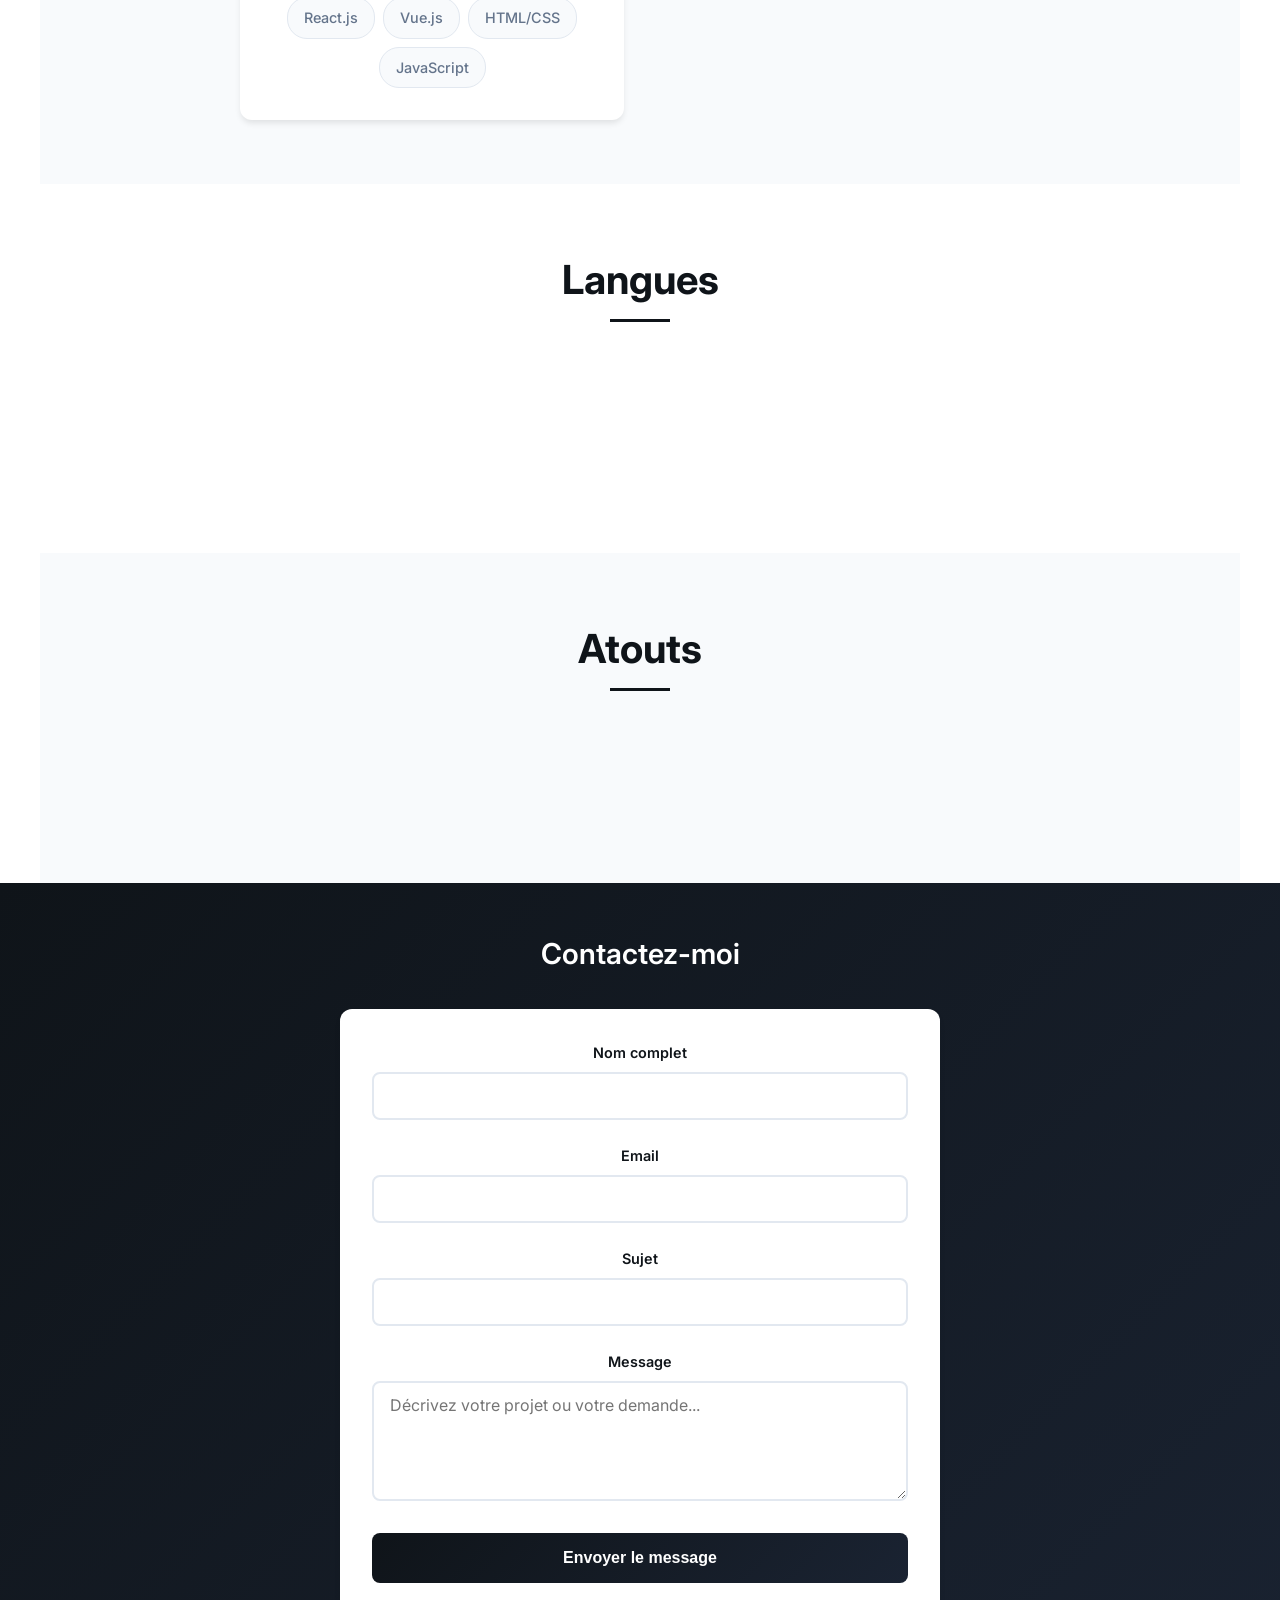
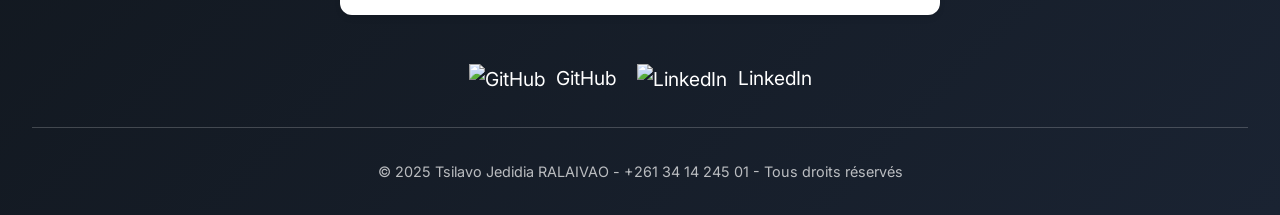
==== commit ed3fd55f: "Modification" ====
--- a/index.html
+++ b/index.html
@@ -973,7 +973,7 @@
                 },
                 {
                     category: "Outils",
-                    skills: ["Postman", "Zoho CRM Deluge", "Adobe XD", "Figma"]
+                    skills: ["Postman", "Zoho CRM Deluge", "Adobe XD", "Figma", "ERPNext"]
                 }
             ],
             languages: [
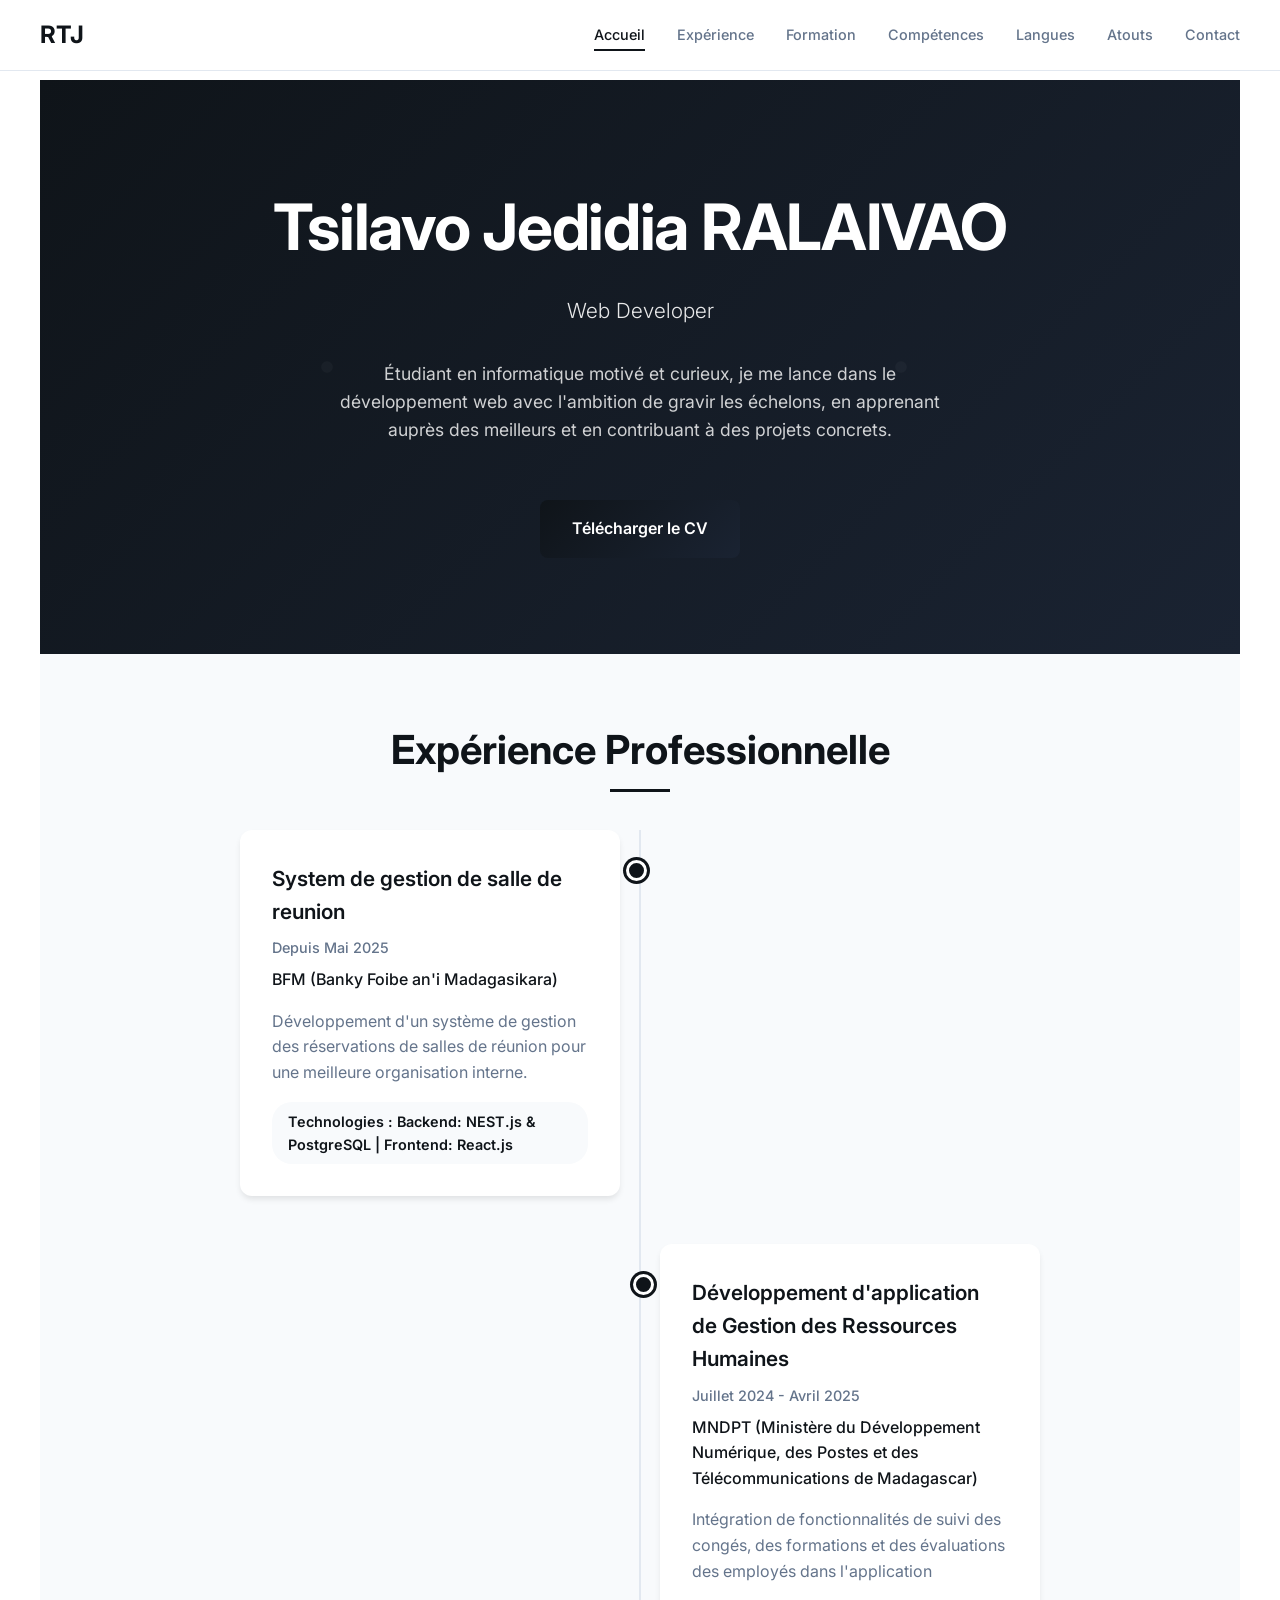
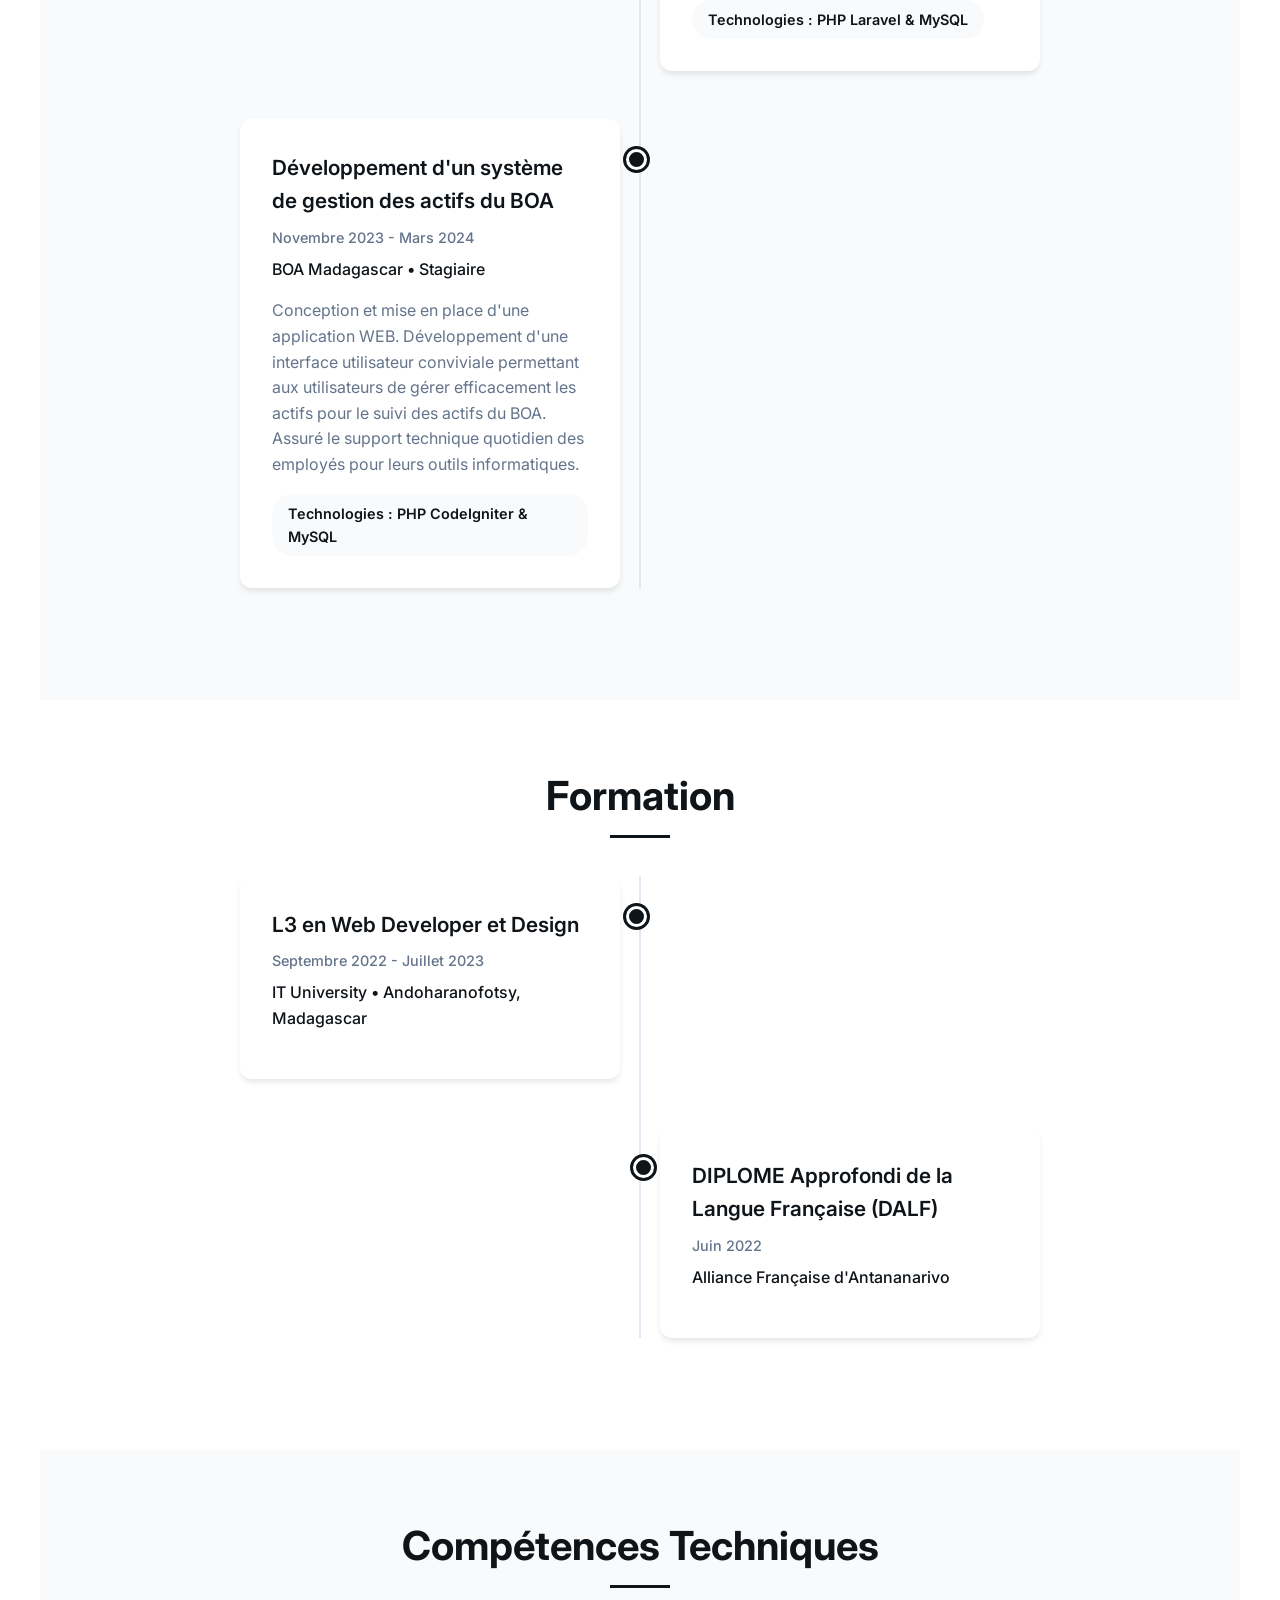
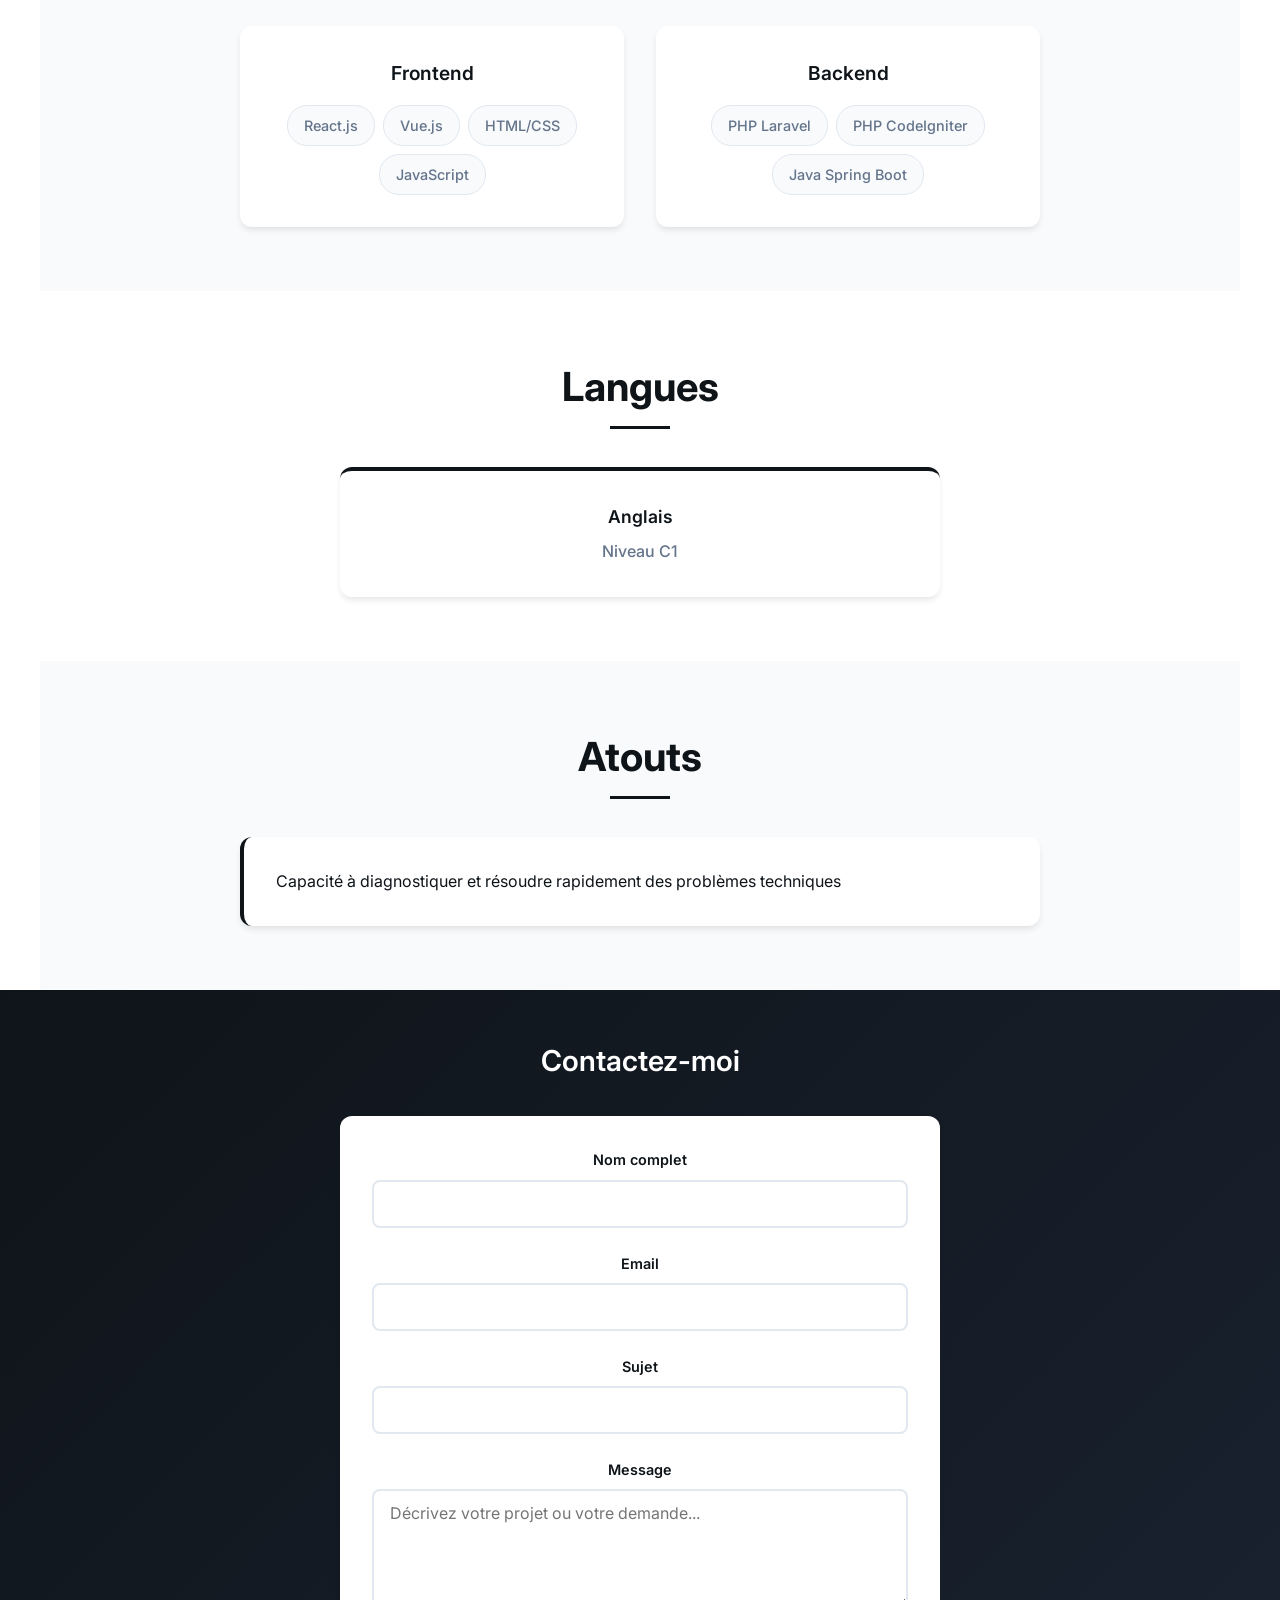
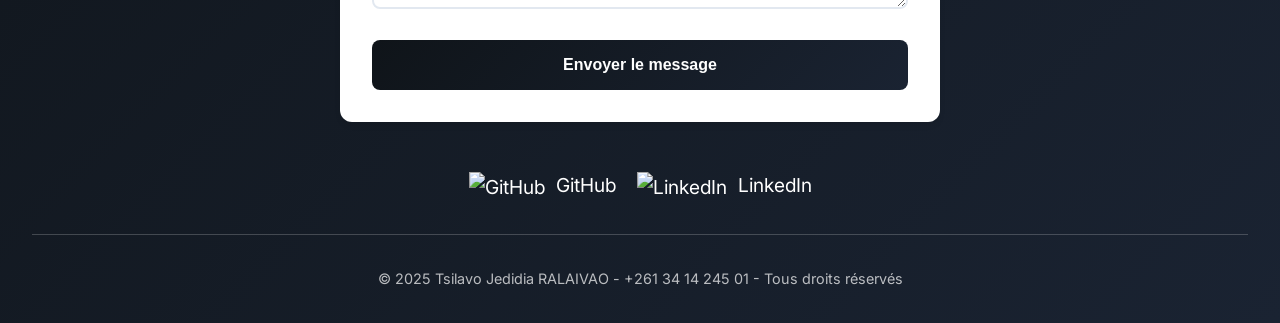
==== commit a81b07e8: "MISE A JOUR PROJET" ====
--- a/index.html
+++ b/index.html
@@ -905,11 +905,11 @@
             experience: [
 
                 {
-                    title: "Projet E-Ariary",
+                    title: "System de gestion de salle de reunion",
                     period: "Depuis Mai 2025",
                     company: "BFM (Banky Foibe an'i Madagasikara)",
-                    description: "...",
-                    tech: "En cours"
+                    description: "Développement d'un système de gestion des réservations de salles de réunion pour une meilleure organisation interne.",
+                    tech: "Backend: NEST.js & PostgreSQL | Frontend: React.js"
                 },
                 {
                     title: "Développement d'application de Gestion des Ressources Humaines",
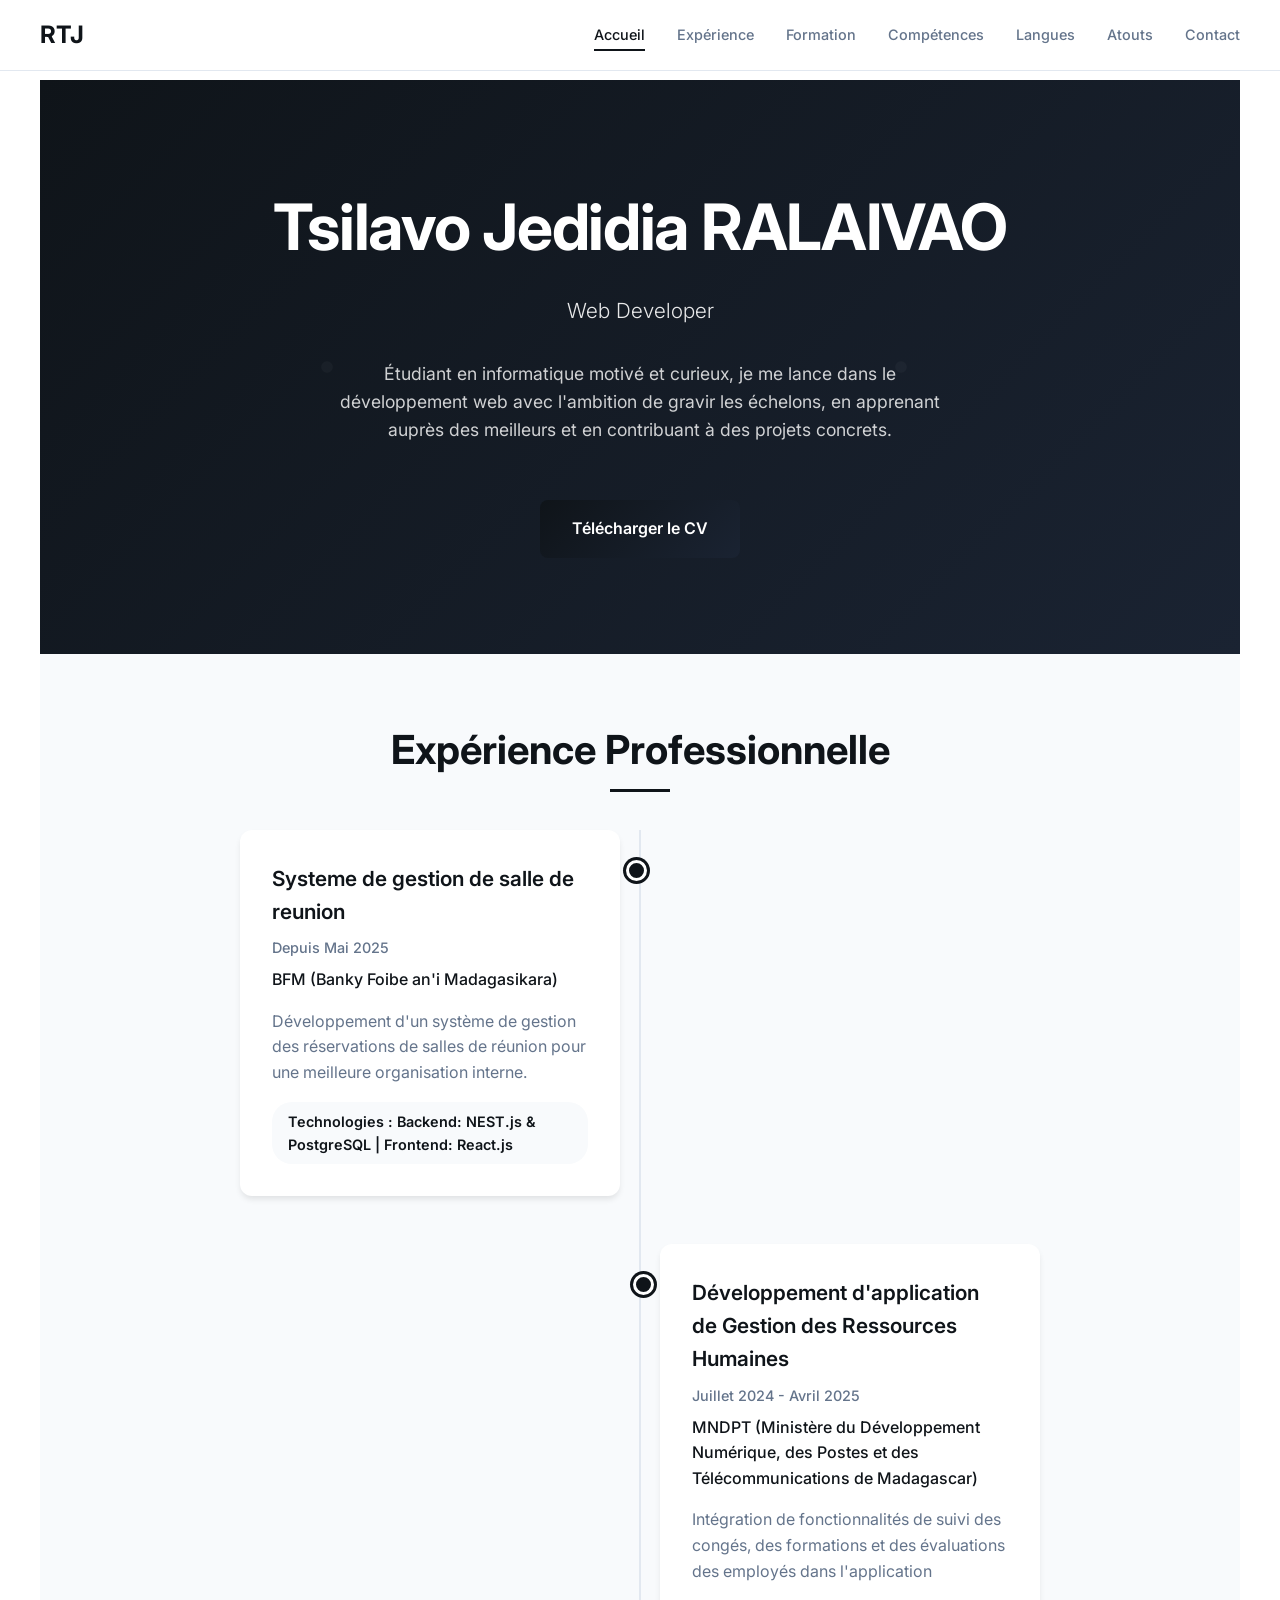
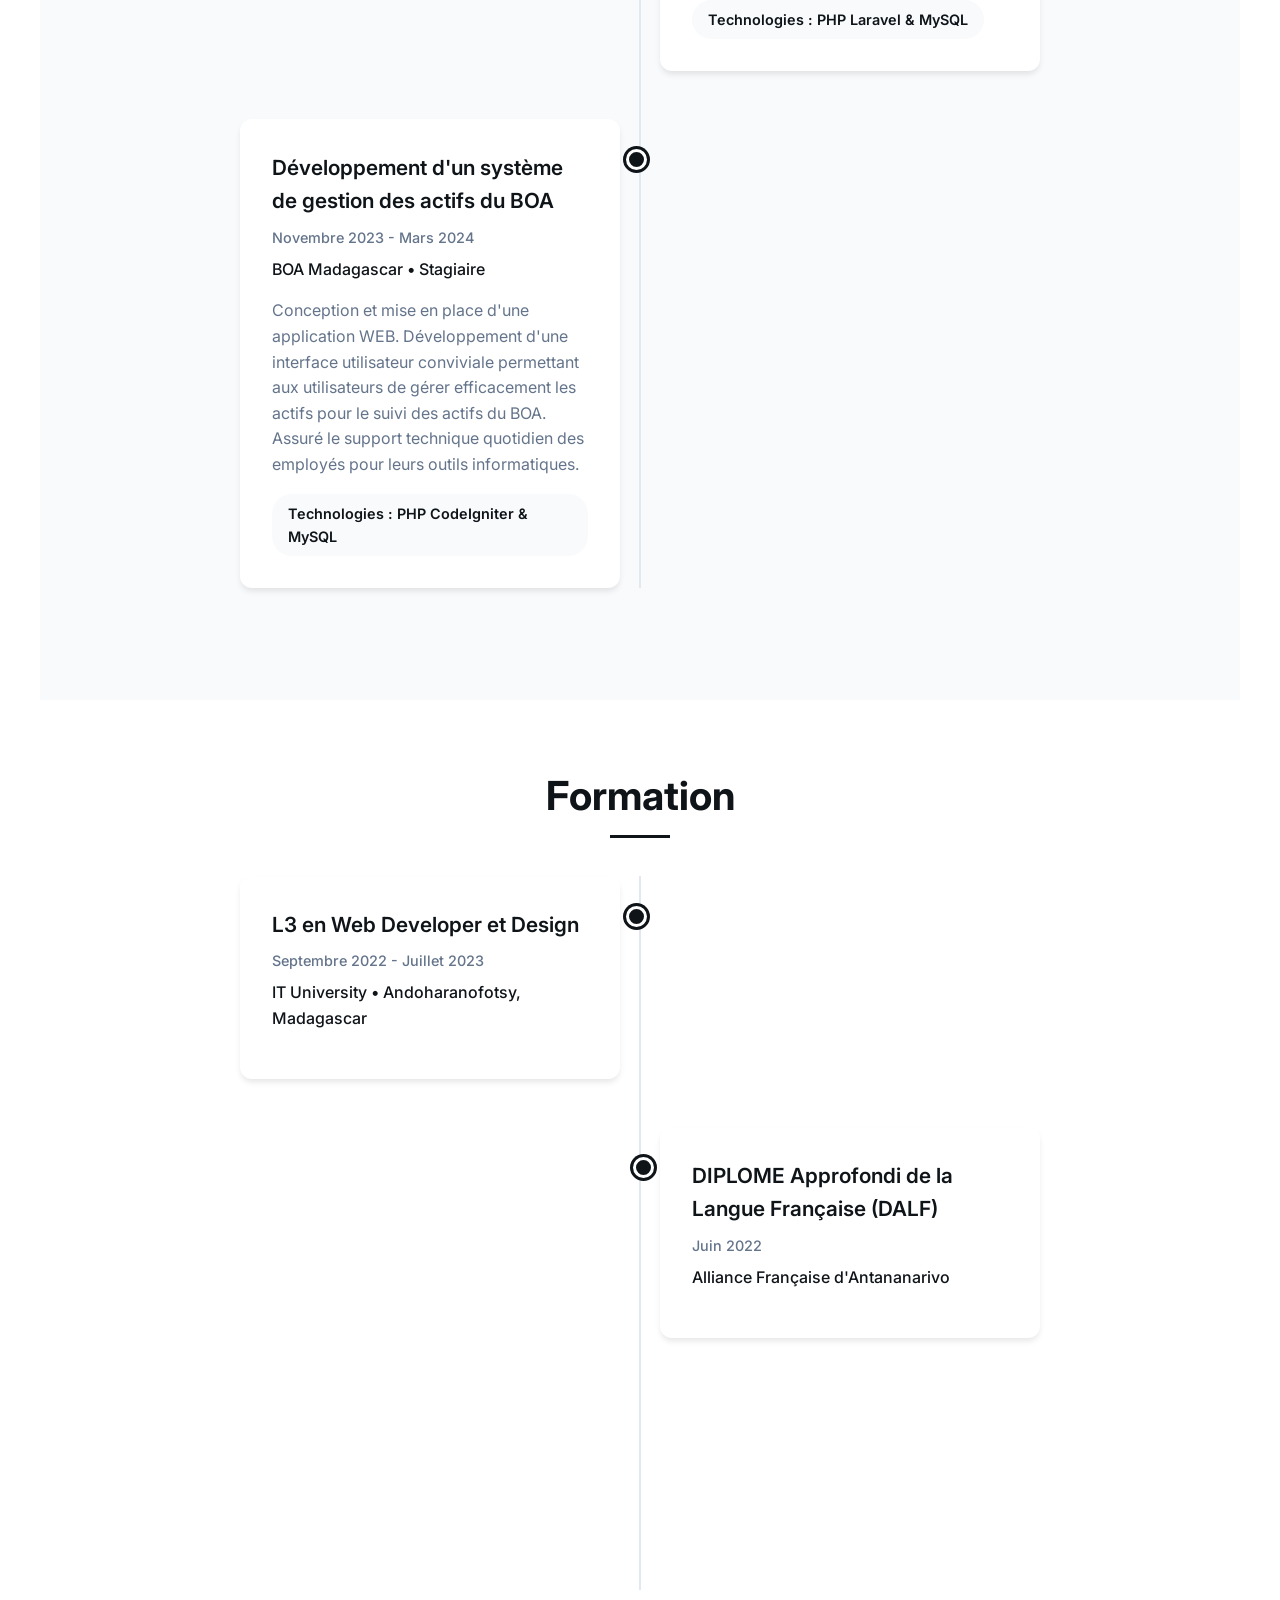
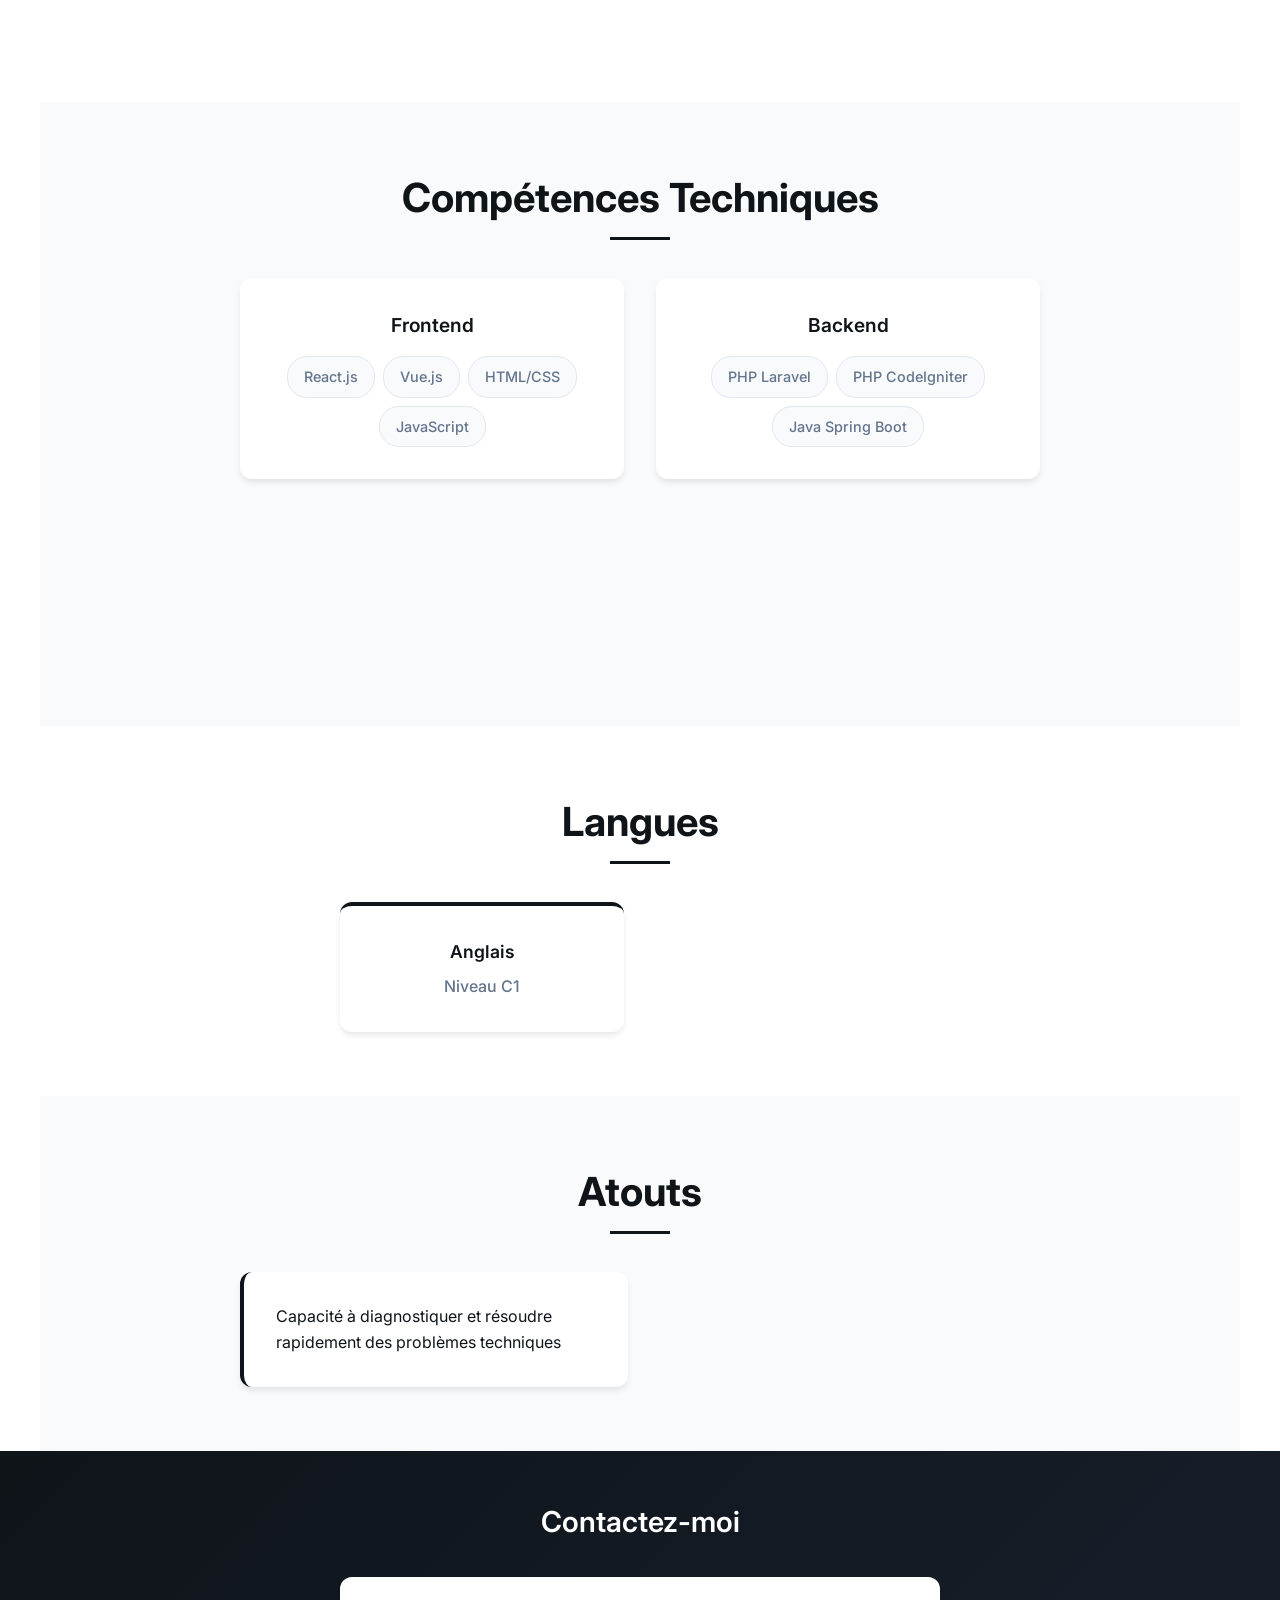
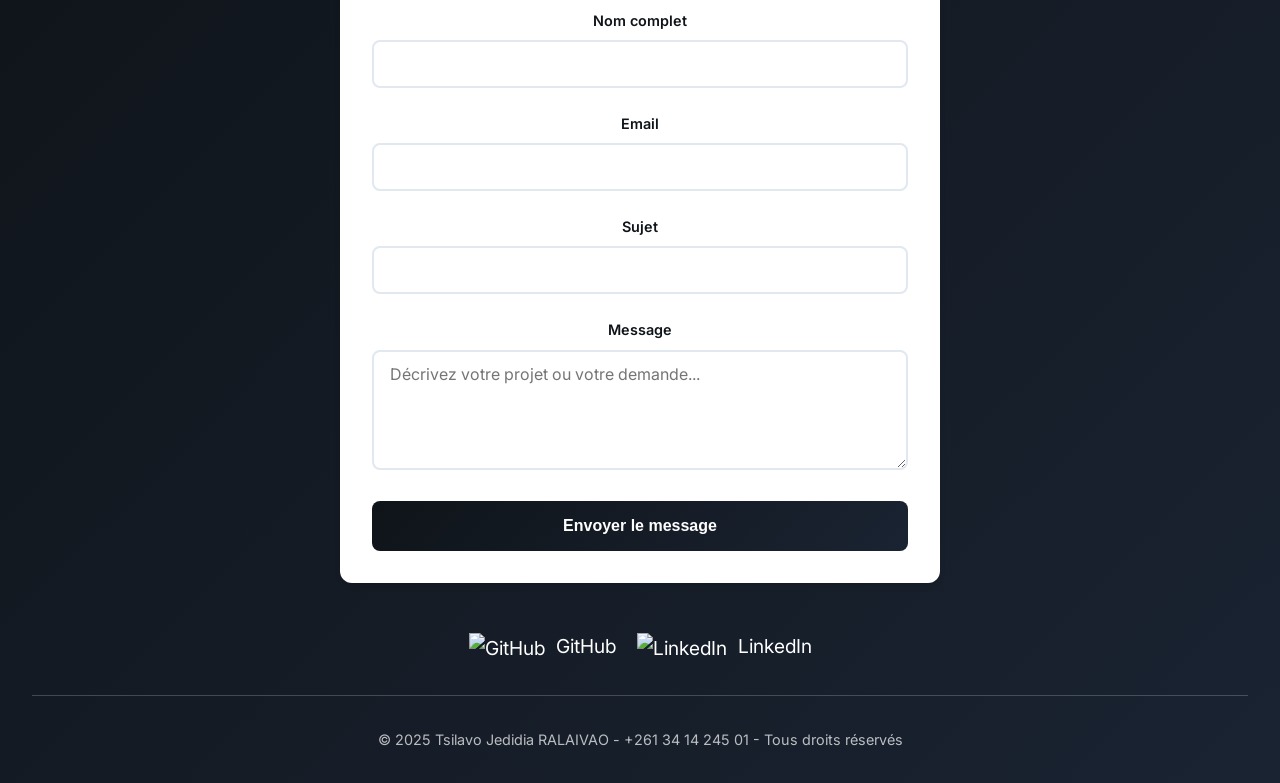
==== commit e5bf06b2: "update index.html" ====
--- a/index.html
+++ b/index.html
@@ -905,7 +905,7 @@
             experience: [
 
                 {
-                    title: "System de gestion de salle de reunion",
+                    title: "Systeme de gestion de salle de reunion",
                     period: "Depuis Mai 2025",
                     company: "BFM (Banky Foibe an'i Madagasikara)",
                     description: "Développement d'un système de gestion des réservations de salles de réunion pour une meilleure organisation interne.",
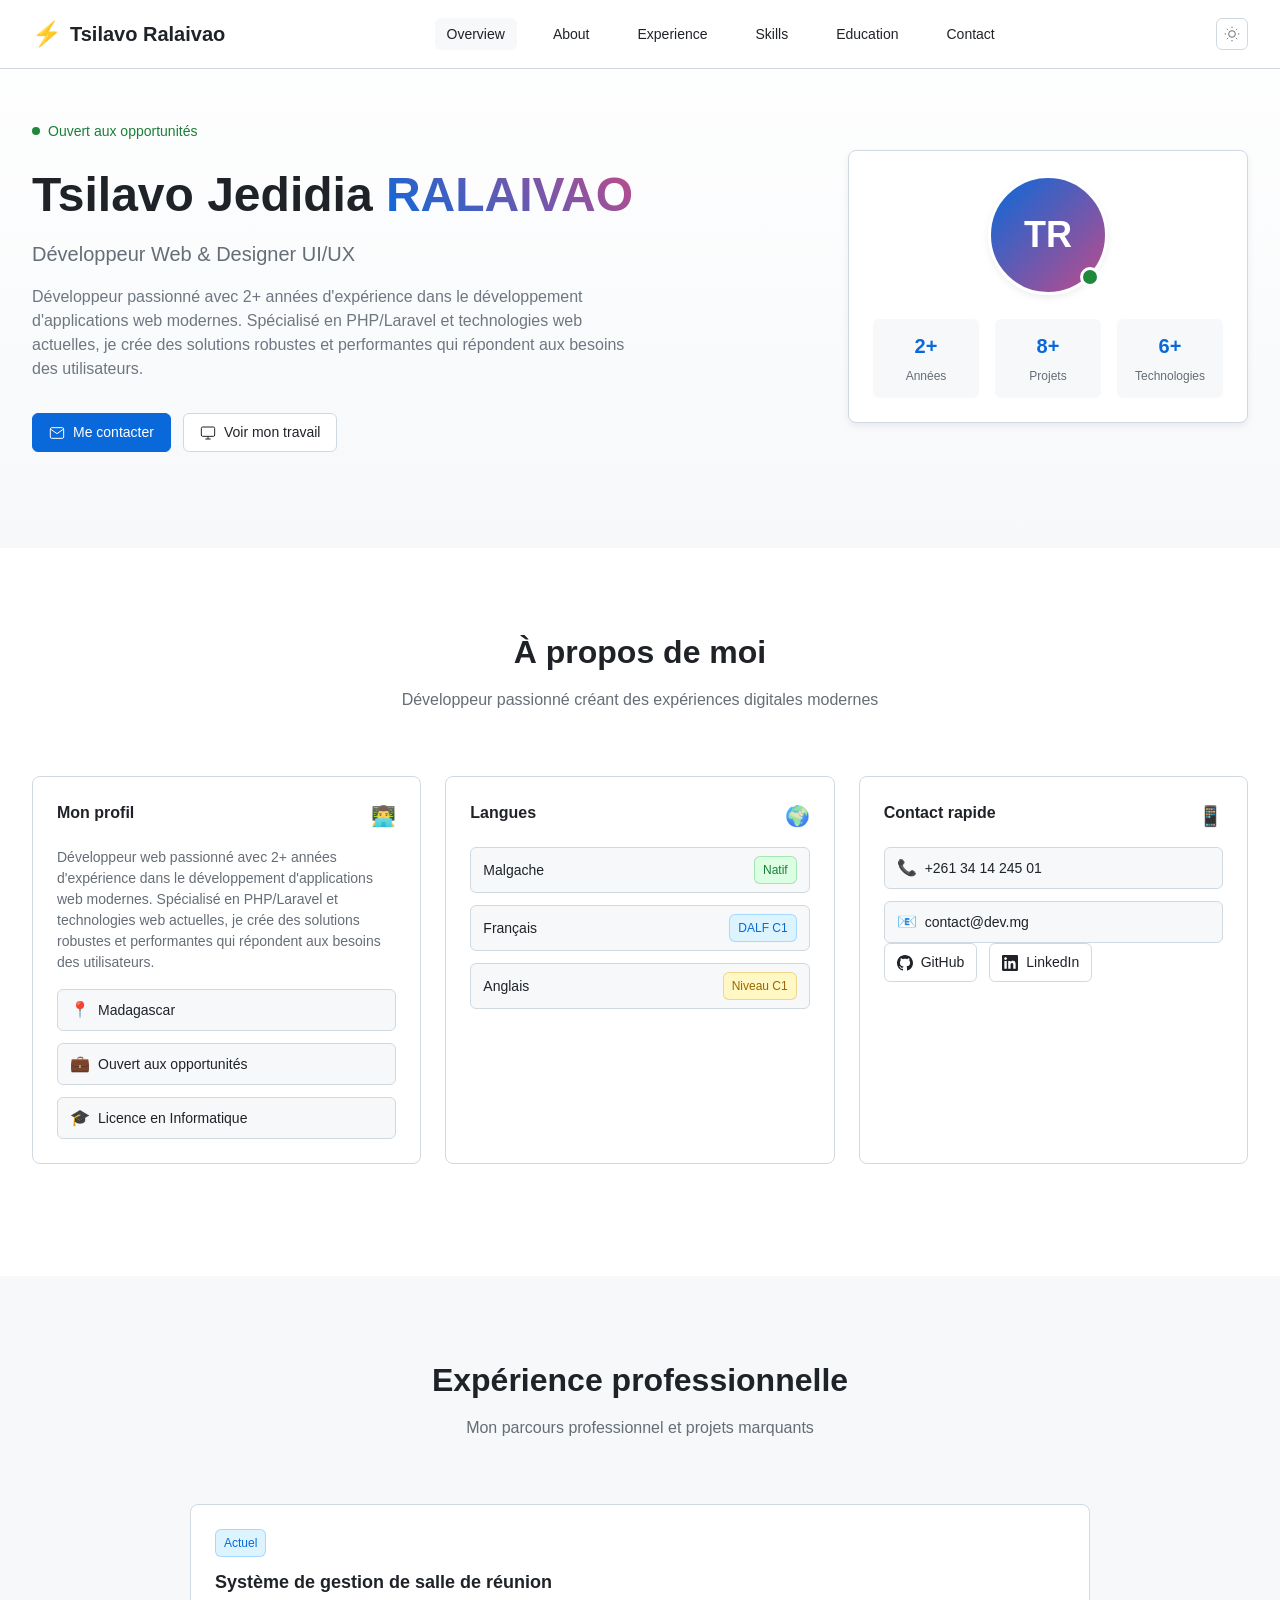
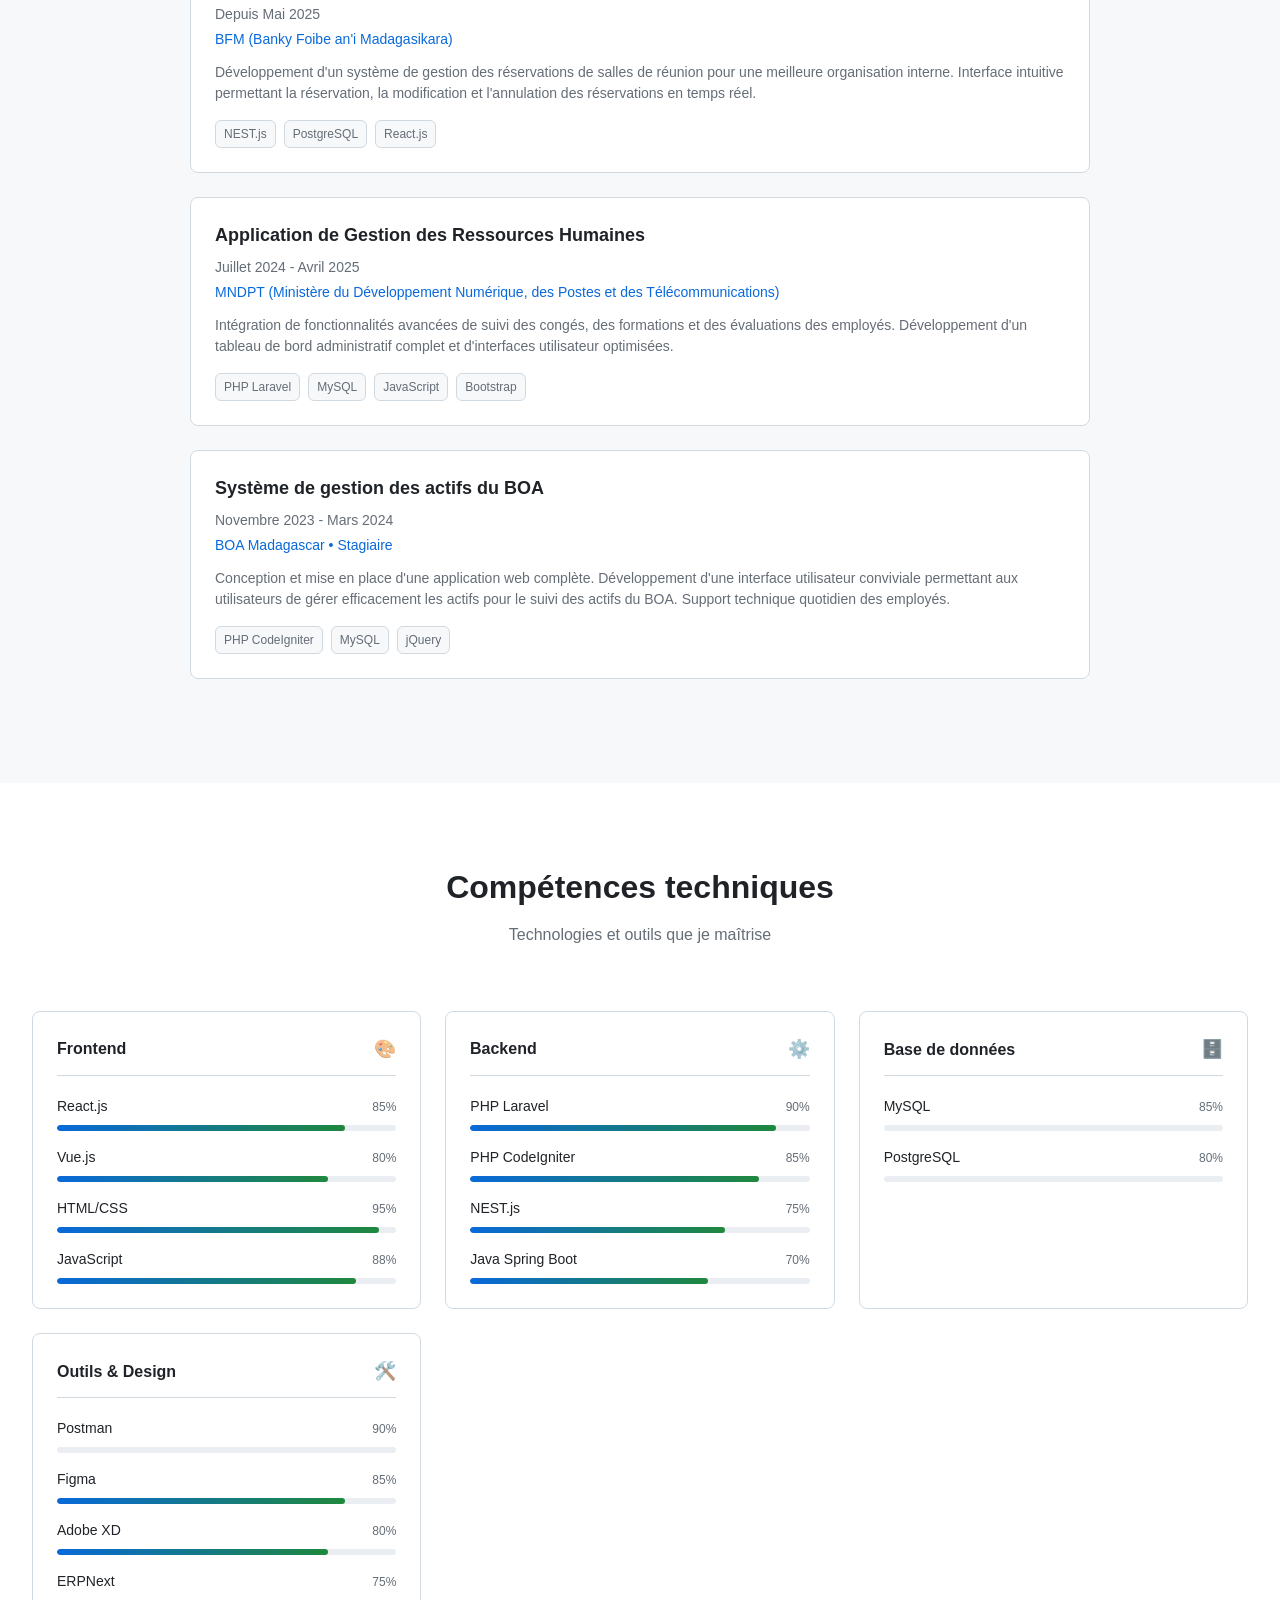
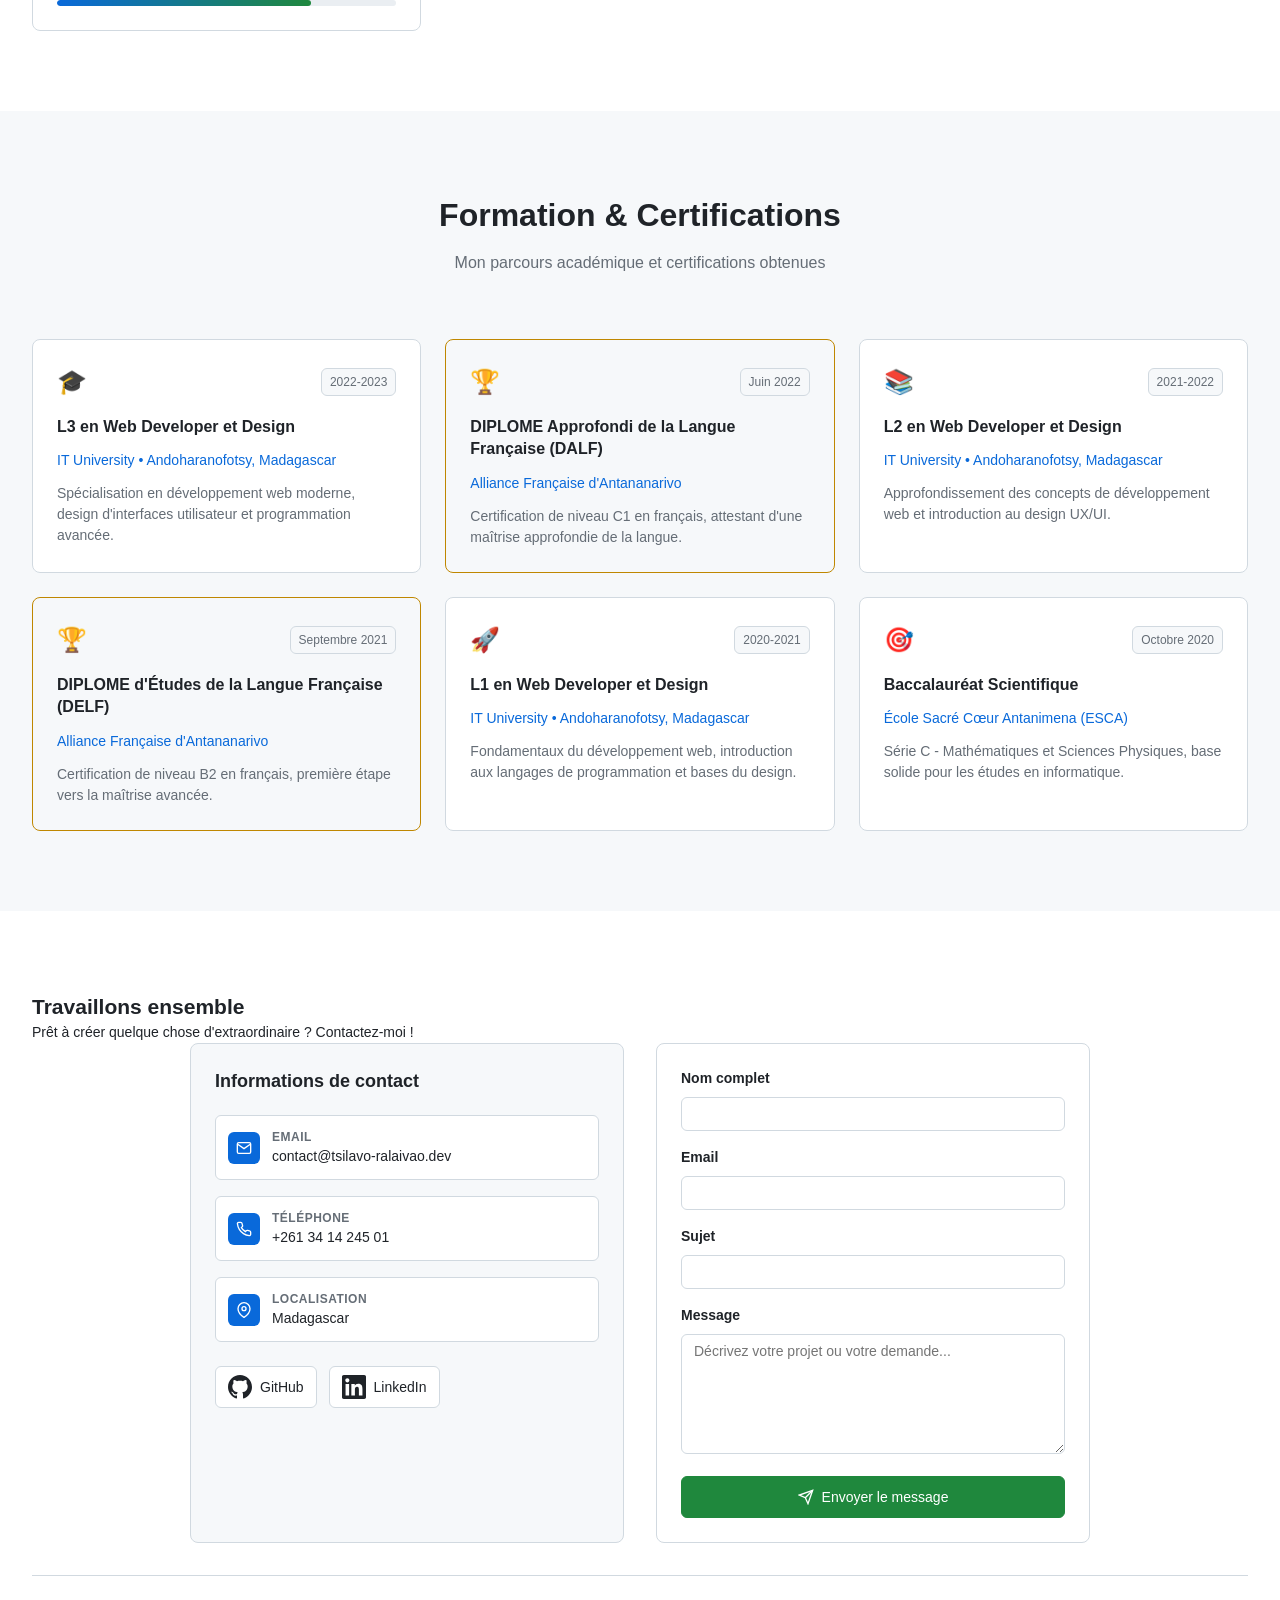
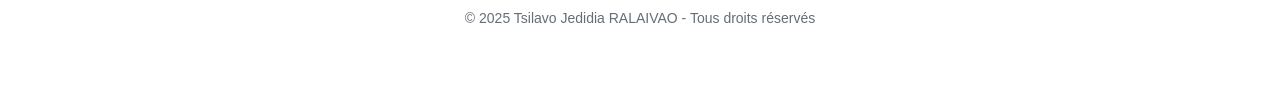
==== commit 126b578d: "nouveau design" ====
--- a/index.html
+++ b/index.html
@@ -4,1266 +4,628 @@
     <meta charset="UTF-8">
     <meta name="viewport" content="width=device-width, initial-scale=1.0">
     <title>Tsilavo Jedidia RALAIVAO - Web Developer</title>
-    <link href="https://fonts.googleapis.com/css2?family=Inter:wght@300;400;500;600;700&display=swap" rel="stylesheet">
-    <style>
-        :root {
-            --navy-blue: #0f1419;
-            --light-navy: #1a2332;
-            --pure-white: #ffffff;
-            --soft-white: #f8fafc;
-            --text-primary: #0f1419;
-            --text-secondary: #64748b;
-            --border-color: #e2e8f0;
-            --shadow: 0 4px 6px -1px rgba(0, 0, 0, 0.1);
-        }
-
-        * {
-            margin: 0;
-            padding: 0;
-            box-sizing: border-box;
-        }
-
-        body {
-            font-family: 'Inter', -apple-system, BlinkMacSystemFont, sans-serif;
-            line-height: 1.6;
-            color: var(--text-primary);
-            background-color: var(--pure-white);
-            scroll-behavior: smooth;
-        }
-
-        /* Navigation */
-        .navbar {
-            position: fixed;
-            top: 0;
-            left: 0;
-            right: 0;
-            background: rgba(255, 255, 255, 0.95);
-            backdrop-filter: blur(10px);
-            border-bottom: 1px solid var(--border-color);
-            z-index: 1000;
-            padding: 0 2rem;
-            transition: all 0.3s ease;
-        }
-
-        .navbar.scrolled {
-            background: rgba(255, 255, 255, 0.98);
-            box-shadow: var(--shadow);
-        }
-
-        .nav-container {
-            max-width: 1200px;
-            margin: 0 auto;
-            display: flex;
-            justify-content: space-between;
-            align-items: center;
-            padding: 1rem 0;
-        }
-
-        .nav-brand {
-            font-size: 1.5rem;
-            font-weight: 700;
-            color: var(--navy-blue);
-            text-decoration: none;
-        }
-
-        .nav-menu {
-            display: flex;
-            list-style: none;
-            gap: 2rem;
-        }
-
-        .nav-link {
-            color: var(--text-secondary);
-            text-decoration: none;
-            font-weight: 500;
-            font-size: 0.9rem;
-            transition: all 0.3s ease;
-            position: relative;
-            padding: 0.5rem 0;
-        }
-
-        .nav-link:hover,
-        .nav-link.active {
-            color: var(--navy-blue);
-        }
-
-        .nav-link::after {
-            content: '';
-            position: absolute;
-            bottom: 0;
-            left: 0;
-            width: 0;
-            height: 2px;
-            background: var(--navy-blue);
-            transition: width 0.3s ease;
-        }
-
-        .nav-link:hover::after,
-        .nav-link.active::after {
-            width: 100%;
-        }
-
-        .nav-toggle {
-            display: none;
-            background: none;
-            border: none;
-            cursor: pointer;
-            padding: 0.5rem;
-        }
-
-        .nav-toggle span {
-            display: block;
-            width: 25px;
-            height: 3px;
-            background: var(--navy-blue);
-            margin: 5px 0;
-            transition: 0.3s;
-        }
-        .mobile-overlay {
-        display: none;
-        position: fixed;
-        top: 0; left: 0; right: 0; bottom: 0;
-        z-index: 999;
-        transition: opacity 0.3s;
-        }
-        @media (max-width: 768px) {
-            .nav-menu {
-                position: fixed;
-                top: 60px; /* hauteur de la navbar */
-                left: 0;
-                width: 100vw;
-                background: var(--pure-white);
-                flex-direction: column;
-                padding: 2rem 0;
-                border-top: 1px solid var(--border-color);
-                transform: translateY(-120%);
-                transition: transform 0.3s ease;
-                gap: 1rem;
-                text-align: center;
-                z-index: 1001;
-            }
-
-            .nav-menu.active {
-                transform: translateY(0);
-            }
-
-            .nav-toggle {
-                display: block;
-            }
-        }
-
-        /* Show overlay when menu is active */
-        .mobile-overlay.active {
-            display: block;
-            opacity: 1;
-        }
-
-        /* Hamburger animation */
-        .nav-toggle.active span:nth-child(1) {
-            transform: rotate(45deg) translate(5px, 5px);
-        }
-        .nav-toggle.active span:nth-child(2) {
-            opacity: 0;
-        }
-        .nav-toggle.active span:nth-child(3) {
-            transform: rotate(-45deg) translate(6px, -6px);
-        }
-        /* Main Container */
-        .container {
-            max-width: 1200px;
-            margin: 0 auto;
-            padding-top: 80px;
-        }
-
-        /* Hero Section */
-        .hero {
-            background: linear-gradient(135deg, var(--navy-blue) 0%, var(--light-navy) 100%);
-            color: var(--pure-white);
-            padding: 6rem 2rem;
-            text-align: center;
-            position: relative;
-            overflow: hidden;
-        }
-
-        .hero::before {
-            content: '';
-            position: absolute;
-            top: 0;
-            left: 0;
-            right: 0;
-            bottom: 0;
-            background: url('data:image/svg+xml,<svg xmlns="http://www.w3.org/2000/svg" viewBox="0 0 100 100"><defs><pattern id="grain" width="100" height="100" patternUnits="userSpaceOnUse"><circle cx="50" cy="50" r="1" fill="white" opacity="0.1"/></pattern></defs><rect width="100" height="100" fill="url(%23grain)"/></svg>');
-            opacity: 0.3;
-        }
-
-        .hero-content {
-            position: relative;
-            z-index: 2;
-            max-width: 800px;
-            margin: 0 auto;
-            opacity: 0;
-            transform: translateY(30px);
-            animation: fadeInUp 1s ease forwards;
-        }
-
-        .hero h1 {
-            font-size: clamp(2.5rem, 5vw, 4rem);
-            font-weight: 700;
-            margin-bottom: 1rem;
-            letter-spacing: -0.02em;
-        }
-
-        .hero .subtitle {
-            font-size: 1.3rem;
-            font-weight: 300;
-            opacity: 0.9;
-            margin-bottom: 2rem;
-        }
-
-        .hero .description {
-            font-size: 1.1rem;
-            opacity: 0.8;
-            max-width: 600px;
-            margin: 0 auto 2rem;
-            line-height: 1.6;
-        }
-
-        .contact-info {
-            display: flex;
-            justify-content: center;
-            gap: 2rem;
-            flex-wrap: wrap;
-            margin-top: 2rem;
-        }
-
-        .contact-item {
-            display: flex;
-            align-items: center;
-            gap: 0.5rem;
-            font-size: 0.9rem;
-            opacity: 0.8;
-        }
-
-        /* Section Styles */
-        .section {
-            padding: 4rem 2rem;
-            opacity: 0;
-            transform: translateY(50px);
-            transition: all 0.8s ease;
-        }
-
-        .section.visible {
-            opacity: 1;
-            transform: translateY(0);
-        }
-
-        .section:nth-child(even) {
-            background: var(--soft-white);
-        }
-
-        .section-content {
-            max-width: 1000px;
-            margin: 0 auto;
-        }
-
-        .section-title {
-            font-size: 2.5rem;
-            font-weight: 700;
-            text-align: center;
-            margin-bottom: 3rem;
-            color: var(--navy-blue);
-            position: relative;
-        }
-
-        .section-title::after {
-            content: '';
-            position: absolute;
-            bottom: -10px;
-            left: 50%;
-            transform: translateX(-50%);
-            width: 60px;
-            height: 3px;
-            background: var(--navy-blue);
-        }
-
-        /* Timeline */
-        .timeline {
-            position: relative;
-            max-width: 800px;
-            margin: 0 auto;
-        }
-
-        .timeline::before {
-            content: '';
-            position: absolute;
-            left: 50%;
-            top: 0;
-            bottom: 0;
-            width: 2px;
-            background: var(--border-color);
-            transform: translateX(-50%);
-        }
-
-        .timeline-item {
-            position: relative;
-            margin-bottom: 3rem;
-            width: calc(50% - 20px);
-            background: var(--pure-white);
-            padding: 2rem;
-            border-radius: 12px;
-            box-shadow: var(--shadow);
-            opacity: 0;
-            transform: translateX(-50px);
-            transition: all 0.6s ease;
-        }
-
-        .timeline-item.visible {
-            opacity: 1;
-            transform: translateX(0);
-        }
-
-        .timeline-item:nth-child(even) {
-            margin-left: auto;
-            transform: translateX(50px);
-        }
-
-        .timeline-item:nth-child(even).visible {
-            transform: translateX(0);
-        }
-
-        .timeline-item::before {
-            content: '';
-            position: absolute;
-            top: 30px;
-            width: 15px;
-            height: 15px;
-            background: var(--navy-blue);
-            border-radius: 50%;
-            border: 3px solid var(--pure-white);
-            box-shadow: 0 0 0 3px var(--navy-blue);
-        }
-
-        .timeline-item:nth-child(odd)::before {
-            right: -27px;
-        }
-
-        .timeline-item:nth-child(even)::before {
-            left: -27px;
-        }
-
-        .timeline-item h3 {
-            font-size: 1.3rem;
-            font-weight: 600;
-            color: var(--navy-blue);
-            margin-bottom: 0.5rem;
-        }
-
-        .timeline-period {
-            font-size: 0.9rem;
-            color: var(--text-secondary);
-            font-weight: 500;
-            margin-bottom: 0.5rem;
-        }
-
-        .timeline-company {
-            font-size: 1rem;
-            color: var(--navy-blue);
-            font-weight: 500;
-            margin-bottom: 1rem;
-        }
-
-        .timeline-description {
-            color: var(--text-secondary);
-            line-height: 1.6;
-            margin-bottom: 1rem;
-        }
-
-        .timeline-tech {
-            font-size: 0.9rem;
-            color: var(--navy-blue);
-            font-weight: 600;
-            background: var(--soft-white);
-            padding: 0.5rem 1rem;
-            border-radius: 20px;
-            display: inline-block;
-        }
-
-        /* Skills Grid */
-        .skills-grid {
-            display: grid;
-            grid-template-columns: repeat(auto-fit, minmax(250px, 1fr));
-            gap: 2rem;
-            max-width: 800px;
-            margin: 0 auto;
-        }
-
-        .skill-category {
-            background: var(--pure-white);
-            padding: 2rem;
-            border-radius: 12px;
-            box-shadow: var(--shadow);
-            text-align: center;
-            opacity: 0;
-            transform: translateY(30px);
-            transition: all 0.6s ease;
-        }
-
-        .skill-category.visible {
-            opacity: 1;
-            transform: translateY(0);
-        }
-
-        .skill-category h4 {
-            font-size: 1.2rem;
-            font-weight: 600;
-            color: var(--navy-blue);
-            margin-bottom: 1rem;
-        }
-
-        .skill-tags {
-            display: flex;
-            flex-wrap: wrap;
-            gap: 0.5rem;
-            justify-content: center;
-        }
-
-        .skill-tag {
-            background: var(--soft-white);
-            border: 1px solid var(--border-color);
-            color: var(--text-secondary);
-            padding: 0.5rem 1rem;
-            border-radius: 20px;
-            font-size: 0.9rem;
-            font-weight: 500;
-            transition: all 0.3s ease;
-        }
-
-        .skill-tag:hover {
-            background: var(--navy-blue);
-            color: var(--pure-white);
-            border-color: var(--navy-blue);
-            transform: translateY(-2px);
-        }
-
-        /* Languages */
-        .languages-grid {
-            display: grid;
-            grid-template-columns: repeat(auto-fit, minmax(200px, 1fr));
-            gap: 2rem;
-            max-width: 600px;
-            margin: 0 auto;
-        }
-
-        .language-item {
-            background: var(--pure-white);
-            padding: 2rem;
-            border-radius: 12px;
-            box-shadow: var(--shadow);
-            text-align: center;
-            border-top: 4px solid var(--navy-blue);
-            opacity: 0;
-            transform: scale(0.9);
-            transition: all 0.6s ease;
-        }
-
-        .language-item.visible {
-            opacity: 1;
-            transform: scale(1);
-        }
-
-        .language-item h4 {
-            font-size: 1.1rem;
-            font-weight: 600;
-            color: var(--navy-blue);
-            margin-bottom: 0.5rem;
-        }
-
-        .language-level {
-            color: var(--text-secondary);
-            font-weight: 500;
-        }
-
-        /* Strengths */
-        .strengths-grid {
-            display: grid;
-            grid-template-columns: repeat(auto-fit, minmax(300px, 1fr));
-            gap: 1.5rem;
-            max-width: 800px;
-            margin: 0 auto;
-        }
-
-        .strength-item {
-            background: var(--pure-white);
-            padding: 2rem;
-            border-radius: 12px;
-            box-shadow: var(--shadow);
-            border-left: 4px solid var(--navy-blue);
-            opacity: 0;
-            transform: translateX(-30px);
-            transition: all 0.6s ease;
-        }
-
-        .strength-item.visible {
-            opacity: 1;
-            transform: translateX(0);
-        }
-
-        .strength-item:hover {
-            transform: translateX(10px);
-            box-shadow: 0 8px 25px rgba(0, 0, 0, 0.15);
-        }
-
-        .footer {
-            background: linear-gradient(135deg, var(--navy-blue) 0%, var(--light-navy) 100%);
-            color: var(--pure-white);
-            padding: 3rem 2rem 2rem;
-            text-align: center;
-        }
-
-        .footer-content {
-            max-width: 1000px;
-            margin: 0 auto;
-        }
-
-        .footer-title {
-            font-size: 1.8rem;
-            font-weight: 600;
-            margin-bottom: 2rem;
-            color: var(--pure-white);
-        }
-
-        .contact-form {
-    background: var(--pure-white);
-    max-width: 600px;
-    margin: 0 auto 3rem;
-    padding: 2rem;
-    border-radius: 12px;
-    box-shadow: var(--shadow);
-}
-
-.form-group {
-    margin-bottom: 1.5rem;
-}
-
-.form-label {
-    display: block;
-    color: var(--navy-blue);
-    font-weight: 600;
-    margin-bottom: 0.5rem;
-    font-size: 0.9rem;
-}
-
-.form-input,
-.form-textarea {
-    width: 100%;
-    padding: 0.75rem 1rem;
-    border: 2px solid var(--border-color);
-    border-radius: 8px;
-    font-size: 1rem;
-    font-family: inherit;
-    transition: all 0.3s ease;
-    background: var(--pure-white);
-}
-
-.form-input:focus,
-.form-textarea:focus {
-    outline: none;
-    border-color: var(--navy-blue);
-    box-shadow: 0 0 0 3px rgba(15, 20, 25, 0.1);
-}
-
-.form-textarea {
-    resize: vertical;
-    min-height: 120px;
-}
-
-.form-submit {
-    background: linear-gradient(135deg, var(--navy-blue) 0%, var(--light-navy) 100%);
-    color: var(--pure-white);
-    border: none;
-    padding: 1rem 2rem;
-    border-radius: 8px;
-    font-size: 1rem;
-    font-weight: 600;
-    cursor: pointer;
-    transition: all 0.3s ease;
-    width: 100%;
-}
-
-        .form-submit:hover {
-            transform: translateY(-2px);
-            box-shadow: 0 8px 25px rgba(15, 20, 25, 0.25);
-        }
-
-        .form-submit:disabled {
-            opacity: 0.6;
-            cursor: not-allowed;
-            transform: none;
-        }
-
-        .form-message {
-            margin-top: 1rem;
-            padding: 1rem;
-            border-radius: 8px;
-            font-weight: 500;
-            text-align: center;
-        }
-
-        .form-message.success {
-            background: #d1fae5;
-            color: #065f46;
-            border: 1px solid #a7f3d0;
-        }
-
-        .form-message.error {
-            background: #fee2e2;
-            color: #991b1b;
-            border: 1px solid #fca5a5;
-        }
-
-        @media (max-width: 768px) {
-            .contact-form {
-                margin: 0 1rem 3rem;
-                padding: 1.5rem;
-            }
-        }
-
-
-        .footer-divider {
-            height: 1px;
-            background: rgba(255, 255, 255, 0.2);
-            margin: 2rem 0;
-        }
-
-        .footer-bottom {
-            font-size: 0.9rem;
-            opacity: 0.7;
-        }
-
-        /* Animations */
-        @keyframes fadeInUp {
-            from {
-                opacity: 0;
-                transform: translateY(30px);
-            }
-            to {
-                opacity: 1;
-                transform: translateY(0);
-            }
-        }
-
-
-        /* Animations */
-        @keyframes fadeInUp {
-            from {
-                opacity: 0;
-                transform: translateY(30px);
-            }
-            to {
-                opacity: 1;
-                transform: translateY(0);
-            }
-        }
-
-        @keyframes slideIn {
-            from {
-                opacity: 0;
-                transform: translateX(-100px);
-            }
-            to {
-                opacity: 1;
-                transform: translateX(0);
-            }
-        }
-
-        /* Responsive Design */
-        @media (max-width: 768px) {
-            .nav-menu {
-                position: fixed;
-                top: 60px; /* hauteur de la navbar */
-                left: 0;
-                width: 100vw;
-                background: var(--pure-white);
-                flex-direction: column;
-                padding: 2rem 0;
-                border-top: 1px solid var(--border-color);
-                transform: translateY(-120%);
-                transition: transform 0.3s ease;
-                gap: 1rem;
-                text-align: center;
-                z-index: 1001;
-            }
-
-            .nav-menu.active {
-                transform: translateY(0);
-            }
-
-            .nav-toggle {
-                display: block;
-            }
-
-            .hero {
-                padding: 4rem 1rem;
-            }
-
-            .section {
-                padding: 3rem 1rem;
-            }
-
-            .timeline::before {
-                left: 20px;
-            }
-
-            .timeline-item {
-                width: calc(100% - 40px);
-                margin-left: 40px;
-                transform: translateX(-30px);
-            }
-
-            .timeline-item:nth-child(even) {
-                margin-left: 40px;
-            }
-
-            .timeline-item::before {
-                left: -27px;
-            }
-
-            .timeline-item:nth-child(even)::before {
-                left: -27px;
-            }
-
-            .contact-info {
-                flex-direction: column;
-                gap: 1rem;
-            }
-        }
-
-        /* Loading Animation */
-        .loading {
-            display: inline-block;
-            width: 20px;
-            height: 20px;
-            border: 3px solid rgba(15, 20, 25, 0.3);
-            border-radius: 50%;
-            border-top-color: var(--navy-blue);
-            animation: spin 1s ease-in-out infinite;
-        }
-
-        @keyframes spin {
-            to { transform: rotate(360deg); }
-        }
-    </style>
+    <link href="https://fonts.googleapis.com/css2?family=Inter:wght@300;400;500;600;700;800;900&family=SF+Pro+Display:wght@300;400;500;600;700;800;900&display=swap" rel="stylesheet">
+    <link rel="stylesheet" href="styles.css">
 </head>
 <body>
-    <!-- Navigation -->
+    <!-- GitHub Style Navigation -->
     <nav class="navbar">
         <div class="nav-container">
-            <a href="#hero" class="nav-brand">RTJ</a>
+            <a href="#hero" class="nav-brand">Tsilavo Ralaivao</a>
             <ul class="nav-menu">
-                <li><a href="#hero" class="nav-link active">Accueil</a></li>
-                <li><a href="#experience" class="nav-link">Expérience</a></li>
-                <li><a href="#formation" class="nav-link">Formation</a></li>
-                <li><a href="#competences" class="nav-link">Compétences</a></li>
-                <li><a href="#langues" class="nav-link">Langues</a></li>
-                <li><a href="#atouts" class="nav-link">Atouts</a></li>
+                <li><a href="#hero" class="nav-link active">Overview</a></li>
+                <li><a href="#about" class="nav-link">About</a></li>
+                <li><a href="#experience" class="nav-link">Experience</a></li>
+                <li><a href="#skills" class="nav-link">Skills</a></li>
+                <li><a href="#formation" class="nav-link">Education</a></li>
                 <li><a href="#contact" class="nav-link">Contact</a></li>
             </ul>
-            <button class="nav-toggle" aria-label="Ouvrir le menu">
-                <span></span>
-                <span></span>
-                <span></span>
-            </button>
+            <div class="nav-actions">
+                <button class="theme-toggle" aria-label="Changer de thème">
+                    <svg class="sun-icon" viewBox="0 0 24 24">
+                        <circle cx="12" cy="12" r="5"/>
+                        <path d="m12 1v2m0 18v2M4.22 4.22l1.42 1.42m12.72 12.72l1.42 1.42M1 12h2m18 0h2M4.22 19.78l1.42-1.42M18.36 5.64l1.42-1.42"/>
+                    </svg>
+                    <svg class="moon-icon" viewBox="0 0 24 24" style="display: none;">
+                        <path d="M21 12.79A9 9 0 1 1 11.21 3 7 7 0 0 0 21 12.79z"/>
+                    </svg>
+                </button>
+                <button class="mobile-menu-toggle" aria-label="Menu mobile">
+                    <span></span>
+                    <span></span>
+                    <span></span>
+                </button>
+            </div>
         </div>
-        <div class="mobile-overlay"></div>
     </nav>
 
-    <div class="container">
-        <!-- Hero Section -->
-        <section id="hero" class="hero">
-            <div class="hero-content">
-                <h1>Tsilavo Jedidia RALAIVAO</h1>
-                <div class="subtitle">Web Developer</div>
-                <div class="description">
-                    Étudiant en informatique motivé et curieux, je me lance dans le développement web 
-                    avec l'ambition de gravir les échelons, en apprenant auprès des meilleurs et en 
-                    contribuant à des projets concrets.
-                </div>
-                <a href="CV_TsilavoJedidia.pdf" download class="form-submit" style="width: auto; margin-top: 1.5rem; display: inline-block; text-decoration: none;">Télécharger le CV</a>
-            </div>
-        </section>
-
-
-        <!-- Experience Section -->
-        <section id="experience" class="section">
-            <div class="section-content">
-                <h2 class="section-title">Expérience Professionnelle</h2>
-                <div class="timeline" id="experience-timeline">
-                    <!-- Content loaded via AJAX -->
-                    <div class="loading"></div>
-                </div>
-            </div>
-        </section>
-
-        <!-- Formation Section -->
-        <section id="formation" class="section">
-            <div class="section-content">
-                <h2 class="section-title">Formation</h2>
-                <div class="timeline" id="formation-timeline">
-                    <!-- Content loaded via AJAX -->
-                    <div class="loading"></div>
-                </div>
-            </div>
-        </section>
-
-        <!-- Competences Section -->
-        <section id="competences" class="section">
-            <div class="section-content">
-                <h2 class="section-title">Compétences Techniques</h2>
-                <div class="skills-grid" id="skills-container">
-                    <!-- Content loaded via AJAX -->
-                    <div class="loading"></div>
-                </div>
-            </div>
-        </section>
-
-        <!-- Langues Section -->
-        <section id="langues" class="section">
-            <div class="section-content">
-                <h2 class="section-title">Langues</h2>
-                <div class="languages-grid" id="languages-container">
-                    <!-- Content loaded via AJAX -->
-                    <div class="loading"></div>
-                </div>
-            </div>
-        </section>
-
-        <!-- Atouts Section -->
-        <section id="atouts" class="section">
-            <div class="section-content">
-                <h2 class="section-title">Atouts</h2>
-                <div class="strengths-grid" id="strengths-container">
-                    <!-- Content loaded via AJAX -->
-                    <div class="loading"></div>
-                </div>
-            </div>
-        </section>
-    </div>
-
-    <footer id="contact" class="footer">
-    <div class="footer-content">
-        <h2 class="footer-title">Contactez-moi</h2>
-        
-        <form class="contact-form" id="contactForm">
-            <div class="form-group">
-                <label for="name" class="form-label">Nom complet</label>
-                <input type="text" id="name" name="name" class="form-input" required>
-            </div>
-            
-            <div class="form-group">
-                <label for="email" class="form-label">Email</label>
-                <input type="email" id="email" name="email" class="form-input" required>
-            </div>
-            
-            <div class="form-group">
-                <label for="subject" class="form-label">Sujet</label>
-                <input type="text" id="subject" name="subject" class="form-input" required>
-            </div>
-            
-            <div class="form-group">
-                <label for="message" class="form-label">Message</label>
-                <textarea id="message" name="message" class="form-textarea" required 
-                          placeholder="Décrivez votre projet ou votre demande..."></textarea>
-            </div>
-            
-            <button type="submit" class="form-submit">Envoyer le message</button>
-            
-            <div id="formMessage" class="form-message" style="display: none;"></div>
-        </form>
+    <!-- GitHub Style Hero Section -->
+    <section id="hero" class="hero">
+        <div class="hero-container">
+            <div class="profile-info">
+                <div class="profile-badge">
+                    Ouvert aux opportunités
+                </div>
+                <h1 class="profile-name">Tsilavo Jedidia <span class="gradient-text">RALAIVAO</span></h1>
+                <p class="profile-title">Développeur Web & Designer UI/UX</p>
+                <p class="profile-description">
+                    Développeur passionné avec 2+ années d'expérience dans le développement d'applications web modernes. 
+                    Spécialisé en PHP/Laravel et technologies web actuelles, je crée des solutions robustes et performantes 
+                    qui répondent aux besoins des utilisateurs.
+                </p>
+                
+                <div class="profile-actions">
+                    <a href="#contact" class="btn btn-primary">
+                        <svg width="16" height="16" viewBox="0 0 24 24" fill="none" stroke="currentColor" stroke-width="2">
+                            <path d="M4 4h16c1.1 0 2 .9 2 2v12c0 1.1-.9 2-2 2H4c-1.1 0-2-.9-2-2V6c0-1.1.9-2 2-2z"/>
+                            <polyline points="22,6 12,13 2,6"/>
+                        </svg>
+                        Me contacter
+                    </a>
+                    <a href="#experience" class="btn btn-secondary">
+                        <svg width="16" height="16" viewBox="0 0 24 24" fill="none" stroke="currentColor" stroke-width="2">
+                            <rect x="2" y="3" width="20" height="14" rx="2" ry="2"/>
+                            <line x1="8" y1="21" x2="16" y2="21"/>
+                            <line x1="12" y1="17" x2="12" y2="21"/>
+                        </svg>
+                        Voir mon travail
+                    </a>
+                </div>
+            </div>
+
+            <div class="profile-card">
+                <div class="profile-avatar">
+                    <div class="avatar-placeholder">TR</div>
+                    <div class="status-indicator"></div>
+                </div>
+                
+                <div class="profile-stats">
+                    <div class="stat-item">
+                        <span class="stat-number">2+</span>
+                        <span class="stat-label">Années</span>
+                    </div>
+                    <div class="stat-item">
+                        <span class="stat-number">8+</span>
+                        <span class="stat-label">Projets</span>
+                    </div>
+                    <div class="stat-item">
+                        <span class="stat-number">6+</span>
+                        <span class="stat-label">Technologies</span>
+                    </div>
+                </div>
+            </div>
         </div>
-
-        <div style="margin-top: 2rem;">
-            <a href="https://github.com/jejew03" target="_blank" style="margin-right: 1rem; color: white; font-size: 1.2rem; text-decoration: none;">
-                <img src="https://cdn.jsdelivr.net/gh/devicons/devicon/icons/github/github-original.svg" alt="GitHub" style="width: 24px; height: 24px; vertical-align: middle; margin-right: 6px;"> GitHub
-            </a>
-            <a href="https://www.linkedin.com/in/jedidia-ralaivao-bb278a279/" target="_blank" style="color: white; font-size: 1.2rem; text-decoration: none;">
-                <img src="https://cdn.jsdelivr.net/gh/devicons/devicon/icons/linkedin/linkedin-original.svg" alt="LinkedIn" style="width: 24px; height: 24px; vertical-align: middle; margin-right: 6px;"> LinkedIn
-            </a>
+    </section>
+
+    <!-- About Section with GitHub Cards -->
+    <section id="about" class="section">
+        <div class="container">
+            <div class="section-header">
+                <h2>À propos de moi</h2>
+                <p>Développeur passionné créant des expériences digitales modernes</p>
+            </div>
+
+            <div class="github-grid">
+                <div class="github-card">
+                    <div class="card-header">
+                        <h3>Mon profil</h3>
+                        <span class="card-emoji">👨‍💻</span>
+                    </div>
+                    <div class="card-content">
+                        <p>Développeur web passionné avec 2+ années d'expérience dans le développement d'applications web modernes. Spécialisé en PHP/Laravel et technologies web actuelles, je crée des solutions robustes et performantes qui répondent aux besoins des utilisateurs.</p>
+                        
+                        <div class="quick-info">
+                            <div class="info-item">
+                                <span class="info-icon">📍</span>
+                                <span>Madagascar</span>
+                            </div>
+                            <div class="info-item">
+                                <span class="info-icon">💼</span>
+                                <span>Ouvert aux opportunités</span>
+                            </div>
+                            <div class="info-item">
+                                <span class="info-icon">🎓</span>
+                                <span>Licence en Informatique</span>
+                            </div>
+                        </div>
+                    </div>
+                </div>
+
+                <div class="github-card">
+                    <div class="card-header">
+                        <h3>Langues</h3>
+                        <span class="card-emoji">🌍</span>
+                    </div>
+                    <div class="card-content">
+                        <div class="language-list">
+                            <div class="language-item">
+                                <span class="language-name">Malgache</span>
+                                <span class="language-level native">Natif</span>
+                            </div>
+                            <div class="language-item">
+                                <span class="language-name">Français</span>
+                                <span class="language-level advanced">DALF C1</span>
+                            </div>
+                            <div class="language-item">
+                                <span class="language-name">Anglais</span>
+                                <span class="language-level intermediate">Niveau C1</span>
+                            </div>
+                        </div>
+                    </div>
+                </div>
+
+                <div class="github-card">
+                    <div class="card-header">
+                        <h3>Contact rapide</h3>
+                        <span class="card-emoji">📱</span>
+                    </div>
+                    <div class="card-content">
+                        <div class="quick-info">
+                            <div class="info-item">
+                                <span class="info-icon">📞</span>
+                                <span>+261 34 14 245 01</span>
+                            </div>
+                            <div class="info-item">
+                                <span class="info-icon">📧</span>
+                                <span>contact@dev.mg</span>
+                            </div>
+                        </div>
+                        <div class="social-links">
+                            <a href="https://github.com/jejew03" class="social-link">
+                                <svg width="16" height="16" viewBox="0 0 24 24" fill="currentColor">
+                                    <path d="M12 0c-6.626 0-12 5.373-12 12 0 5.302 3.438 9.8 8.207 11.387.599.111.793-.261.793-.577v-2.234c-3.338.726-4.033-1.416-4.033-1.416-.546-1.387-1.333-1.756-1.333-1.756-1.089-.745.083-.729.083-.729 1.205.084 1.839 1.237 1.839 1.237 1.07 1.834 2.807 1.304 3.492.997.107-.775.418-1.305.762-1.604-2.665-.305-5.467-1.334-5.467-5.931 0-1.311.469-2.381 1.236-3.221-.124-.303-.535-1.524.117-3.176 0 0 1.008-.322 3.301 1.23.957-.266 1.983-.399 3.003-.404 1.02.005 2.047.138 3.006.404 2.291-1.552 3.297-1.23 3.297-1.23.653 1.653.242 2.874.118 3.176.77.84 1.235 1.911 1.235 3.221 0 4.609-2.807 5.624-5.479 5.921.43.372.823 1.102.823 2.222v3.293c0 .319.192.694.801.576 4.765-1.589 8.199-6.086 8.199-11.386 0-6.627-5.373-12-12-12z"/>
+                                </svg>
+                                GitHub
+                            </a>
+                            <a href="https://www.linkedin.com/in/jedidia-ralaivao-bb278a279/" class="social-link">
+                                <svg width="16" height="16" viewBox="0 0 24 24" fill="currentColor">
+                                    <path d="M20.447 20.452h-3.554v-5.569c0-1.328-.027-3.037-1.852-3.037-1.853 0-2.136 1.445-2.136 2.939v5.667H9.351V9h3.414v1.561h.046c.477-.9 1.637-1.85 3.37-1.85 3.601 0 4.267 2.37 4.267 5.455v6.286zM5.337 7.433c-1.144 0-2.063-.926-2.063-2.065 0-1.138.92-2.063 2.063-2.063 1.14 0 2.064.925 2.064 2.063 0 1.139-.925 2.065-2.064 2.065zm1.782 13.019H3.555V9h3.564v11.452zM22.225 0H1.771C.792 0 0 .774 0 1.729v20.542C0 23.227.792 24 1.771 24h20.451C23.2 24 24 23.227 24 22.271V1.729C24 .774 23.2 0 22.222 0h.003z"/>
+                                </svg>
+                                LinkedIn
+                            </a>
+                        </div>
+                    </div>
+                </div>
+            </div>
         </div>
-
-        
-        <div class="footer-divider"></div>
-        <div class="footer-bottom">
-            © 2025 Tsilavo Jedidia RALAIVAO - +261 34 14 245 01 - Tous droits réservés
+    </section>
+
+    <!-- Experience Section -->
+    <section id="experience" class="section">
+        <div class="container">
+            <div class="section-header">
+                <h2>Expérience professionnelle</h2>
+                <p>Mon parcours professionnel et projets marquants</p>
+            </div>
+
+            <div class="experience-timeline">
+                <div class="timeline-item">
+                    <div class="timeline-marker">
+                        <div class="marker-dot current"></div>
+                    </div>
+                    <div class="timeline-content">
+                        <div class="timeline-badge current">Actuel</div>
+                        <h3>Système de gestion de salle de réunion</h3>
+                        <p class="timeline-period">Depuis Mai 2025</p>
+                        <p class="timeline-company">BFM (Banky Foibe an'i Madagasikara)</p>
+                        <p class="timeline-description">
+                            Développement d'un système de gestion des réservations de salles de réunion pour une meilleure organisation interne. Interface intuitive permettant la réservation, la modification et l'annulation des réservations en temps réel.
+                        </p>
+                        <div class="timeline-tech">
+                            <span class="tech-badge">NEST.js</span>
+                            <span class="tech-badge">PostgreSQL</span>
+                            <span class="tech-badge">React.js</span>
+                        </div>
+                    </div>
+                </div>
+
+                <div class="timeline-item">
+                    <div class="timeline-marker">
+                        <div class="marker-dot"></div>
+                    </div>
+                    <div class="timeline-content">
+                        <h3>Application de Gestion des Ressources Humaines</h3>
+                        <p class="timeline-period">Juillet 2024 - Avril 2025</p>
+                        <p class="timeline-company">MNDPT (Ministère du Développement Numérique, des Postes et des Télécommunications)</p>
+                        <p class="timeline-description">
+                            Intégration de fonctionnalités avancées de suivi des congés, des formations et des évaluations des employés. Développement d'un tableau de bord administratif complet et d'interfaces utilisateur optimisées.
+                        </p>
+                        <div class="timeline-tech">
+                            <span class="tech-badge">PHP Laravel</span>
+                            <span class="tech-badge">MySQL</span>
+                            <span class="tech-badge">JavaScript</span>
+                            <span class="tech-badge">Bootstrap</span>
+                        </div>
+                    </div>
+                </div>
+
+                <div class="timeline-item">
+                    <div class="timeline-marker">
+                        <div class="marker-dot"></div>
+                    </div>
+                    <div class="timeline-content">
+                        <h3>Système de gestion des actifs du BOA</h3>
+                        <p class="timeline-period">Novembre 2023 - Mars 2024</p>
+                        <p class="timeline-company">BOA Madagascar • Stagiaire</p>
+                        <p class="timeline-description">
+                            Conception et mise en place d'une application web complète. Développement d'une interface utilisateur conviviale permettant aux utilisateurs de gérer efficacement les actifs pour le suivi des actifs du BOA. Support technique quotidien des employés.
+                        </p>
+                        <div class="timeline-tech">
+                            <span class="tech-badge">PHP CodeIgniter</span>
+                            <span class="tech-badge">MySQL</span>
+                            <span class="tech-badge">jQuery</span>
+                        </div>
+                    </div>
+                </div>
+            </div>
         </div>
-    </div>
+    </section>
+
+    <!-- Skills Section -->
+    <section id="skills" class="section">
+        <div class="container">
+            <div class="section-header">
+                <h2>Compétences techniques</h2>
+                <p>Technologies et outils que je maîtrise</p>
+            </div>
+
+            <div class="skills-grid">
+                <div class="skill-category-card">
+                    <div class="category-header">
+                        <h3>Frontend</h3>
+                        <span class="category-icon">🎨</span>
+                    </div>
+                    <div class="skills-list">
+                        <div class="skill-item">
+                            <div class="skill-info">
+                                <span class="skill-name">React.js</span>
+                                <span class="skill-percentage">85%</span>
+                            </div>
+                            <div class="skill-bar">
+                                <div class="skill-progress" style="width: 85%"></div>
+                            </div>
+                        </div>
+                        <div class="skill-item">
+                            <div class="skill-info">
+                                <span class="skill-name">Vue.js</span>
+                                <span class="skill-percentage">80%</span>
+                            </div>
+                            <div class="skill-bar">
+                                <div class="skill-progress" style="width: 80%"></div>
+                            </div>
+                        </div>
+                        <div class="skill-item">
+                            <div class="skill-info">
+                                <span class="skill-name">HTML/CSS</span>
+                                <span class="skill-percentage">95%</span>
+                            </div>
+                            <div class="skill-bar">
+                                <div class="skill-progress" style="width: 95%"></div>
+                            </div>
+                        </div>
+                        <div class="skill-item">
+                            <div class="skill-info">
+                                <span class="skill-name">JavaScript</span>
+                                <span class="skill-percentage">88%</span>
+                            </div>
+                            <div class="skill-bar">
+                                <div class="skill-progress" style="width: 88%"></div>
+                            </div>
+                        </div>
+                    </div>
+                </div>
+
+                <div class="skill-category-card">
+                    <div class="category-header">
+                        <h3>Backend</h3>
+                        <span class="category-icon">⚙️</span>
+                    </div>
+                    <div class="skills-list">
+                        <div class="skill-item">
+                            <div class="skill-info">
+                                <span class="skill-name">PHP Laravel</span>
+                                <span class="skill-percentage">90%</span>
+                            </div>
+                            <div class="skill-bar">
+                                <div class="skill-progress" style="width: 90%"></div>
+                            </div>
+                        </div>
+                        <div class="skill-item">
+                            <div class="skill-info">
+                                <span class="skill-name">PHP CodeIgniter</span>
+                                <span class="skill-percentage">85%</span>
+                            </div>
+                            <div class="skill-bar">
+                                <div class="skill-progress" style="width: 85%"></div>
+                            </div>
+                        </div>
+                        <div class="skill-item">
+                            <div class="skill-info">
+                                <span class="skill-name">NEST.js</span>
+                                <span class="skill-percentage">75%</span>
+                            </div>
+                            <div class="skill-bar">
+                                <div class="skill-progress" style="width: 75%"></div>
+                            </div>
+                        </div>
+                        <div class="skill-item">
+                            <div class="skill-info">
+                                <span class="skill-name">Java Spring Boot</span>
+                                <span class="skill-percentage">70%</span>
+                            </div>
+                            <div class="skill-bar">
+                                <div class="skill-progress" style="width: 70%"></div>
+                            </div>
+                        </div>
+                    </div>
+                </div>
+
+                <div class="skill-category-card">
+                    <div class="category-header">
+                        <h3>Base de données</h3>
+                        <span class="category-icon">🗄️</span>
+                    </div>
+                    <div class="skills-list">
+                        <div class="skill-item">
+                            <div class="skill-info">
+                                <span class="skill-name">MySQL</span>
+                                <span class="skill-percentage">85%</span>
+                            </div>
+                            <div class="skill-bar">
+                                <div class="skill-progress" style="width: 85%"></div>
+                            </div>
+                        </div>
+                        <div class="skill-item">
+                            <div class="skill-info">
+                                <span class="skill-name">PostgreSQL</span>
+                                <span class="skill-percentage">80%</span>
+                            </div>
+                            <div class="skill-bar">
+                                <div class="skill-progress" style="width: 80%"></div>
+                            </div>
+                        </div>
+                    </div>
+                </div>
+
+                <div class="skill-category-card">
+                    <div class="category-header">
+                        <h3>Outils & Design</h3>
+                        <span class="category-icon">🛠️</span>
+                    </div>
+                    <div class="skills-list">
+                        <div class="skill-item">
+                            <div class="skill-info">
+                                <span class="skill-name">Postman</span>
+                                <span class="skill-percentage">90%</span>
+                            </div>
+                            <div class="skill-bar">
+                                <div class="skill-progress" style="width: 90%"></div>
+                            </div>
+                        </div>
+                        <div class="skill-item">
+                            <div class="skill-info">
+                                <span class="skill-name">Figma</span>
+                                <span class="skill-percentage">85%</span>
+                            </div>
+                            <div class="skill-bar">
+                                <div class="skill-progress" style="width: 85%"></div>
+                            </div>
+                        </div>
+                        <div class="skill-item">
+                            <div class="skill-info">
+                                <span class="skill-name">Adobe XD</span>
+                                <span class="skill-percentage">80%</span>
+                            </div>
+                            <div class="skill-bar">
+                                <div class="skill-progress" style="width: 80%"></div>
+                            </div>
+                        </div>
+                        <div class="skill-item">
+                            <div class="skill-info">
+                                <span class="skill-name">ERPNext</span>
+                                <span class="skill-percentage">75%</span>
+                            </div>
+                            <div class="skill-bar">
+                                <div class="skill-progress" style="width: 75%"></div>
+                            </div>
+                        </div>
+                    </div>
+                </div>
+            </div>
+        </div>
+    </section>
+
+    <!-- Formation Section -->
+    <section id="formation" class="section">
+        <div class="container">
+            <div class="section-header">
+                <h2>Formation & Certifications</h2>
+                <p>Mon parcours académique et certifications obtenues</p>
+            </div>
+
+            <div class="formation-grid">
+                <div class="formation-card">
+                    <div class="formation-header">
+                        <div class="formation-icon">🎓</div>
+                        <div class="formation-period">2022-2023</div>
+                    </div>
+                    <h3>L3 en Web Developer et Design</h3>
+                    <p class="formation-school">IT University • Andoharanofotsy, Madagascar</p>
+                    <p class="formation-description">
+                        Spécialisation en développement web moderne, design d'interfaces utilisateur et programmation avancée.
+                    </p>
+                </div>
+
+                <div class="formation-card highlight">
+                    <div class="formation-header">
+                        <div class="formation-icon">🏆</div>
+                        <div class="formation-period">Juin 2022</div>
+                    </div>
+                    <h3>DIPLOME Approfondi de la Langue Française (DALF)</h3>
+                    <p class="formation-school">Alliance Française d'Antananarivo</p>
+                    <p class="formation-description">
+                        Certification de niveau C1 en français, attestant d'une maîtrise approfondie de la langue.
+                    </p>
+                </div>
+
+                <div class="formation-card">
+                    <div class="formation-header">
+                        <div class="formation-icon">📚</div>
+                        <div class="formation-period">2021-2022</div>
+                    </div>
+                    <h3>L2 en Web Developer et Design</h3>
+                    <p class="formation-school">IT University • Andoharanofotsy, Madagascar</p>
+                    <p class="formation-description">
+                        Approfondissement des concepts de développement web et introduction au design UX/UI.
+                    </p>
+                </div>
+
+                <div class="formation-card highlight">
+                    <div class="formation-header">
+                        <div class="formation-icon">🏆</div>
+                        <div class="formation-period">Septembre 2021</div>
+                    </div>
+                    <h3>DIPLOME d'Études de la Langue Française (DELF)</h3>
+                    <p class="formation-school">Alliance Française d'Antananarivo</p>
+                    <p class="formation-description">
+                        Certification de niveau B2 en français, première étape vers la maîtrise avancée.
+                    </p>
+                </div>
+
+                <div class="formation-card">
+                    <div class="formation-header">
+                        <div class="formation-icon">🚀</div>
+                        <div class="formation-period">2020-2021</div>
+                    </div>
+                    <h3>L1 en Web Developer et Design</h3>
+                    <p class="formation-school">IT University • Andoharanofotsy, Madagascar</p>
+                    <p class="formation-description">
+                        Fondamentaux du développement web, introduction aux langages de programmation et bases du design.
+                    </p>
+                </div>
+
+                <div class="formation-card">
+                    <div class="formation-header">
+                        <div class="formation-icon">🎯</div>
+                        <div class="formation-period">Octobre 2020</div>
+                    </div>
+                    <h3>Baccalauréat Scientifique</h3>
+                    <p class="formation-school">École Sacré Cœur Antanimena (ESCA)</p>
+                    <p class="formation-description">
+                        Série C - Mathématiques et Sciences Physiques, base solide pour les études en informatique.
+                    </p>
+                </div>
+            </div>
+        </div>
+    </section>
+
+    <!-- Contact Section -->
+    <footer id="contact" class="contact-section">
+        <div class="container">
+            <div class="contact-content">
+                <div class="contact-header">
+                    <h2>Travaillons ensemble</h2>
+                    <p>Prêt à créer quelque chose d'extraordinaire ? Contactez-moi !</p>
+                </div>
+
+                <div class="contact-grid">
+                    <div class="contact-info-card">
+                        <h3>Informations de contact</h3>
+                        <div class="contact-items">
+                            <div class="contact-item">
+                                <div class="contact-icon">
+                                    <svg width="20" height="20" viewBox="0 0 24 24" fill="none" stroke="currentColor" stroke-width="2">
+                                        <path d="M4 4h16c1.1 0 2 .9 2 2v12c0 1.1-.9 2-2 2H4c-1.1 0-2-.9-2-2V6c0-1.1.9-2 2-2z"/>
+                                        <polyline points="22,6 12,13 2,6"/>
+                                    </svg>
+                                </div>
+                                <div class="contact-details">
+                                    <span class="contact-label">Email</span>
+                                    <span class="contact-value">contact@tsilavo-ralaivao.dev</span>
+                                </div>
+                            </div>
+                            <div class="contact-item">
+                                <div class="contact-icon">
+                                    <svg width="20" height="20" viewBox="0 0 24 24" fill="none" stroke="currentColor" stroke-width="2">
+                                        <path d="M22 16.92v3a2 2 0 0 1-2.18 2 19.79 19.79 0 0 1-8.63-3.07 19.5 19.5 0 0 1-6-6 19.79 19.79 0 0 1-3.07-8.67A2 2 0 0 1 4.11 2h3a2 2 0 0 1 2 1.72 12.84 12.84 0 0 0 .7 2.81 2 2 0 0 1-.45 2.11L8.09 9.91a16 16 0 0 0 6 6l1.27-1.27a2 2 0 0 1 2.11-.45 12.84 12.84 0 0 0 2.81.7A2 2 0 0 1 22 16.92z"/>
+                                    </svg>
+                                </div>
+                                <div class="contact-details">
+                                    <span class="contact-label">Téléphone</span>
+                                    <span class="contact-value">+261 34 14 245 01</span>
+                                </div>
+                            </div>
+                            <div class="contact-item">
+                                <div class="contact-icon">
+                                    <svg width="20" height="20" viewBox="0 0 24 24" fill="none" stroke="currentColor" stroke-width="2">
+                                        <path d="M21 10c0 7-9 13-9 13s-9-6-9-13a9 9 0 0 1 18 0z"/>
+                                        <circle cx="12" cy="10" r="3"/>
+                                    </svg>
+                                </div>
+                                <div class="contact-details">
+                                    <span class="contact-label">Localisation</span>
+                                    <span class="contact-value">Madagascar</span>
+                                </div>
+                            </div>
+                        </div>
+
+                        <div class="social-links">
+                            <a href="https://github.com/jejew03" class="social-link">
+                                <svg width="24" height="24" viewBox="0 0 24 24" fill="currentColor">
+                                    <path d="M12 0c-6.626 0-12 5.373-12 12 0 5.302 3.438 9.8 8.207 11.387.599.111.793-.261.793-.577v-2.234c-3.338.726-4.033-1.416-4.033-1.416-.546-1.387-1.333-1.756-1.333-1.756-1.089-.745.083-.729.083-.729 1.205.084 1.839 1.237 1.839 1.237 1.07 1.834 2.807 1.304 3.492.997.107-.775.418-1.305.762-1.604-2.665-.305-5.467-1.334-5.467-5.931 0-1.311.469-2.381 1.236-3.221-.124-.303-.535-1.524.117-3.176 0 0 1.008-.322 3.301 1.23.957-.266 1.983-.399 3.003-.404 1.02.005 2.047.138 3.006.404 2.291-1.552 3.297-1.23 3.297-1.23.653 1.653.242 2.874.118 3.176.77.84 1.235 1.911 1.235 3.221 0 4.609-2.807 5.624-5.479 5.921.43.372.823 1.102.823 2.222v3.293c0 .319.192.694.801.576 4.765-1.589 8.199-6.086 8.199-11.386 0-6.627-5.373-12-12-12z"/>
+                                </svg>
+                                <span>GitHub</span>
+                            </a>
+                            <a href="https://www.linkedin.com/in/jedidia-ralaivao-bb278a279/" class="social-link">
+                                <svg width="24" height="24" viewBox="0 0 24 24" fill="currentColor">
+                                    <path d="M20.447 20.452h-3.554v-5.569c0-1.328-.027-3.037-1.852-3.037-1.853 0-2.136 1.445-2.136 2.939v5.667H9.351V9h3.414v1.561h.046c.477-.9 1.637-1.85 3.37-1.85 3.601 0 4.267 2.37 4.267 5.455v6.286zM5.337 7.433c-1.144 0-2.063-.926-2.063-2.065 0-1.138.92-2.063 2.063-2.063 1.14 0 2.064.925 2.064 2.063 0 1.139-.925 2.065-2.064 2.065zm1.782 13.019H3.555V9h3.564v11.452zM22.225 0H1.771C.792 0 0 .774 0 1.729v20.542C0 23.227.792 24 1.771 24h20.451C23.2 24 24 23.227 24 22.271V1.729C24 .774 23.2 0 22.222 0h.003z"/>
+                                </svg>
+                                <span>LinkedIn</span>
+                            </a>
+                        </div>
+                    </div>
+
+                    <form class="contact-form" id="contactForm">
+                        <div class="form-group">
+                            <label for="name" class="form-label">Nom complet</label>
+                            <input type="text" id="name" name="name" class="form-input" required>
+                        </div>
+                        
+                        <div class="form-group">
+                            <label for="email" class="form-label">Email</label>
+                            <input type="email" id="email" name="email" class="form-input" required>
+                        </div>
+                        
+                        <div class="form-group">
+                            <label for="subject" class="form-label">Sujet</label>
+                            <input type="text" id="subject" name="subject" class="form-input" required>
+                        </div>
+                        
+                        <div class="form-group">
+                            <label for="message" class="form-label">Message</label>
+                            <textarea id="message" name="message" class="form-textarea" required 
+                                      placeholder="Décrivez votre projet ou votre demande..."></textarea>
+                        </div>
+                        
+                        <button type="submit" class="form-submit">
+                            <svg width="16" height="16" viewBox="0 0 24 24" fill="none" stroke="currentColor" stroke-width="2">
+                                <line x1="22" y1="2" x2="11" y2="13"/>
+                                <polygon points="22,2 15,22 11,13 2,9"/>
+                            </svg>
+                            Envoyer le message
+                        </button>
+                        
+                        <div id="formMessage" class="form-message" style="display: none;"></div>
+                    </form>
+                </div>
+            </div>
+
+            <div class="footer-bottom">
+                <p>© 2025 Tsilavo Jedidia RALAIVAO - Tous droits réservés</p>
+            </div>
+        </div>
     </footer>
 
-
-    <script>
-        // Data for AJAX simulation
-        const cvData = {
-            experience: [
-
-                {
-                    title: "Systeme de gestion de salle de reunion",
-                    period: "Depuis Mai 2025",
-                    company: "BFM (Banky Foibe an'i Madagasikara)",
-                    description: "Développement d'un système de gestion des réservations de salles de réunion pour une meilleure organisation interne.",
-                    tech: "Backend: NEST.js & PostgreSQL | Frontend: React.js"
-                },
-                {
-                    title: "Développement d'application de Gestion des Ressources Humaines",
-                    period: "Juillet 2024 - Avril 2025",
-                    company: "MNDPT (Ministère du Développement Numérique, des Postes et des Télécommunications de Madagascar)",
-                    description: "Intégration de fonctionnalités de suivi des congés, des formations et des évaluations des employés dans l'application",
-                    tech: "PHP Laravel & MySQL"
-                },
-                {
-                    title: "Développement d'un système de gestion des actifs du BOA",
-                    period: "Novembre 2023 - Mars 2024",
-                    company: "BOA Madagascar • Stagiaire",
-                    description: "Conception et mise en place d'une application WEB. Développement d'une interface utilisateur conviviale permettant aux utilisateurs de gérer efficacement les actifs pour le suivi des actifs du BOA. Assuré le support technique quotidien des employés pour leurs outils informatiques.",
-                    tech: "PHP CodeIgniter & MySQL"
-                }
-            ],
-            formation: [
-                {
-                    title: "L3 en Web Developer et Design",
-                    period: "Septembre 2022 - Juillet 2023",
-                    company: "IT University • Andoharanofotsy, Madagascar"
-                },
-                {
-                    title: "DIPLOME Approfondi de la Langue Française (DALF)",
-                    period: "Juin 2022",
-                    company: "Alliance Française d'Antananarivo"
-                },
-                {
-                    title: "L2 en Web Developer et Design",
-                    period: "Octobre 2021 - Juillet 2022",
-                    company: "IT University • Andoharanofotsy, Madagascar"
-                },
-                {
-                    title: "DIPLOME d'Études de la Langue Française (DELF)",
-                    period: "Septembre 2021",
-                    company: "Alliance Française d'Antananarivo"
-                },
-                {
-                    title: "L1 en Web Developer et Design",
-                    period: "Décembre 2020 - Septembre 2021",
-                    company: "IT University • Andoharanofotsy, Madagascar"
-                },
-                {
-                    title: "Baccalauréat",
-                    period: "Octobre 2020",
-                    company: "École Sacré Cœur Antanimena (ESCA)"
-                }
-            ],
-            skills: [
-                {
-                    category: "Frontend",
-                    skills: ["React.js", "Vue.js", "HTML/CSS", "JavaScript"]
-                },
-                {
-                    category: "Backend",
-                    skills: ["PHP Laravel", "PHP CodeIgniter", "Java Spring Boot"]
-                },
-                {
-                    category: "Base de données",
-                    skills: ["MySQL", "PostgreSQL"]
-                },
-                {
-                    category: "Outils",
-                    skills: ["Postman", "Zoho CRM Deluge", "Adobe XD", "Figma", "ERPNext"]
-                }
-            ],
-            languages: [
-                { name: "Anglais", level: "Niveau C1" },
-                { name: "Français", level: "DELF B2, DALF C1" },
-                { name: "Malgache", level: "Langue maternelle" }
-            ],
-            strengths: [
-                "Capacité à diagnostiquer et résoudre rapidement des problèmes techniques",
-                "Excellent sens du service et de l'accompagnement utilisateur",
-                "Polyvalence et adaptabilité face aux nouvelles technologies"
-            ]
-        };
-        // Contact form submissiondocument.addEventListener('DOMContentLoaded', function() {
-    const navbar = document.querySelector('.navbar');
-    const navToggle = document.querySelector('.nav-toggle');
-    const navMenu = document.querySelector('.nav-menu');
-    const navLinks = document.querySelectorAll('.nav-link');
-    const overlay = document.querySelector('.mobile-overlay');
-
-    // Navbar scroll effect
-    window.addEventListener('scroll', () => {
-        if (window.scrollY > 50) {
-            navbar.classList.add('scrolled');
-        } else {
-            navbar.classList.remove('scrolled');
-        }
-    });
-
-    // Mobile menu toggle
-    navToggle.addEventListener('click', () => {
-        navMenu.classList.toggle('active');
-        navToggle.classList.toggle('active');
-        overlay.classList.toggle('active');
-    });
-
-    // Close menu when overlay is clicked
-    overlay.addEventListener('click', () => {
-        navMenu.classList.remove('active');
-        navToggle.classList.remove('active');
-        overlay.classList.remove('active');
-    });
-
-    // Smooth scroll and active link
-    navLinks.forEach(link => {
-        link.addEventListener('click', (e) => {
-            e.preventDefault();
-            const targetId = link.getAttribute('href');
-            const targetSection = document.querySelector(targetId);
-
-            if (targetSection) {
-                targetSection.scrollIntoView({ behavior: 'smooth' });
-                navMenu.classList.remove('active');
-                navToggle.classList.remove('active');
-                overlay.classList.remove('active');
-            }
-        });
-    });
-
-    // Update active nav link on scroll
-    window.addEventListener('scroll', () => {
-        let current = '';
-        document.querySelectorAll('section').forEach(section => {
-            const sectionTop = section.offsetTop;
-            if (pageYOffset >= sectionTop - 200) {
-                current = section.getAttribute('id');
-            }
-        });
-
-        navLinks.forEach(link => {
-            link.classList.remove('active');
-            if (link.getAttribute('href') === `#${current}`) {
-                link.classList.add('active');
-            }
-        });
-    });
-
-    // Initialize sections loading
-    initializeSectionsLoading();
-
-
-        // AJAX-like section loading with delays
-        function initializeSectionsLoading() {
-            const sections = [
-                { id: 'experience', delay: 1000 },
-                { id: 'formation', delay: 1500 },
-                { id: 'competences', delay: 2000 },
-                { id: 'langues', delay: 2500 },
-                { id: 'atouts', delay: 3000 }
-            ];
-
-            // Intersection Observer for section visibility
-            const observer = new IntersectionObserver((entries) => {
-                entries.forEach(entry => {
-                    if (entry.isIntersecting) {
-                        const sectionId = entry.target.id;
-                        const sectionData = sections.find(s => s.id === sectionId);
-                        
-                        if (sectionData && !entry.target.dataset.loaded) {
-                            setTimeout(() => {
-                                loadSectionContent(sectionId);
-                                entry.target.dataset.loaded = 'true';
-                            }, 500);
-                        }
-                        
-                        entry.target.classList.add('visible');
-                    }
-                });
-            }, { threshold: 0.1 });
-
-            // Observe all sections
-            document.querySelectorAll('.section').forEach(section => {
-                observer.observe(section);
-            });
-        }
-
-        // Load section content
-        function loadSectionContent(sectionId) {
-            switch(sectionId) {
-                case 'experience':
-                    loadExperience();
-                    break;
-                case 'formation':
-                    loadFormation();
-                    break;
-                case 'competences':
-                    loadSkills();
-                    break;
-                case 'langues':
-                    loadLanguages();
-                    break;
-                case 'atouts':
-                    loadStrengths();
-                    break;
-            }
-        }
-
-        function loadExperience() {
-            const container = document.getElementById('experience-timeline');
-            container.innerHTML = '';
-            
-            cvData.experience.forEach((exp, index) => {
-                setTimeout(() => {
-                    const item = document.createElement('div');
-                    item.className = 'timeline-item';
-                    item.innerHTML = `
-                        <h3>${exp.title}</h3>
-                        <div class="timeline-period">${exp.period}</div>
-                        <div class="timeline-company">${exp.company}</div>
-                        <div class="timeline-description">${exp.description}</div>
-                        <div class="timeline-tech">Technologies : ${exp.tech}</div>
-                    `;
-                    container.appendChild(item);
-                    
-                    setTimeout(() => {
-                        item.classList.add('visible');
-                    }, 100);
-                }, index * 300);
-            });
-        }
-
-        function loadFormation() {
-            const container = document.getElementById('formation-timeline');
-            container.innerHTML = '';
-            
-            cvData.formation.forEach((form, index) => {
-                setTimeout(() => {
-                    const item = document.createElement('div');
-                    item.className = 'timeline-item';
-                    item.innerHTML = `
-                        <h3>${form.title}</h3>
-                        <div class="timeline-period">${form.period}</div>
-                        <div class="timeline-company">${form.company}</div>
-                    `;
-                    container.appendChild(item);
-                    
-                    setTimeout(() => {
-                        item.classList.add('visible');
-                    }, 100);
-                }, index * 200);
-            });
-        }
-
-        function loadSkills() {
-            const container = document.getElementById('skills-container');
-            container.innerHTML = '';
-            
-            cvData.skills.forEach((skillGroup, index) => {
-                setTimeout(() => {
-                    const item = document.createElement('div');
-                    item.className = 'skill-category';
-                    item.innerHTML = `
-                        <h4>${skillGroup.category}</h4>
-                        <div class="skill-tags">
-                            ${skillGroup.skills.map(skill => `<span class="skill-tag">${skill}</span>`).join('')}
-                        </div>
-                    `;
-                    container.appendChild(item);
-                    
-                    setTimeout(() => {
-                        item.classList.add('visible');
-                    }, 100);
-                }, index * 200);
-            });
-        }
-
-        function loadLanguages() {
-            const container = document.getElementById('languages-container');
-            container.innerHTML = '';
-            
-            cvData.languages.forEach((lang, index) => {
-            setTimeout(() => {
-                const item = document.createElement('div');
-                item.className = 'language-item';
-                item.innerHTML = `
-                <h4>${lang.name}</h4>
-                <div class="language-level">${lang.level}</div>
-                `;
-                container.appendChild(item);
-                
-                setTimeout(() => {
-                item.classList.add('visible');
-                }, 100);
-            }, index * 200);
-            });
-        }
-
-        function loadStrengths() {
-            const container = document.getElementById('strengths-container');
-            container.innerHTML = '';
-            
-            cvData.strengths.forEach((strength, index) => {
-            setTimeout(() => {
-                const item = document.createElement('div');
-                item.className = 'strength-item';
-                item.innerHTML = `
-                <div>${strength}</div>
-                `;
-                container.appendChild(item);
-
-                setTimeout(() => {
-                item.classList.add('visible');
-                }, 100);
-            }, index * 200);
-            });
-        }
-
-        // Gestion du formulaire de contact
-document.getElementById('contactForm').addEventListener('submit', function(e) {
-    e.preventDefault();
-    
-    const submitButton = this.querySelector('.form-submit');
-    const messageDiv = document.getElementById('formMessage');
-    
-    // Désactiver le bouton pendant l'envoi
-    submitButton.disabled = true;
-    submitButton.textContent = 'Envoi en cours...';
-    
-    // Récupérer les données du formulaire
-    const formData = new FormData(this);
-    const data = {
-        name: formData.get('name'),
-        email: formData.get('email'),
-        subject: formData.get('subject'),
-        message: formData.get('message')
-    };
-    
-    // Simulation d'envoi (remplacer par votre logique d'envoi réelle)
-    setTimeout(() => {
-        // Simuler un succès (vous pouvez ajouter votre logique d'envoi ici)
-        showMessage('Message envoyé avec succès ! Je vous répondrai dans les plus brefs délais.', 'success');
-        this.reset();
-        
-        // Réactiver le bouton
-        submitButton.disabled = false;
-        submitButton.textContent = 'Envoyer le message';
-    }, 2000);
-});
-
-function showMessage(text, type) {
-    const messageDiv = document.getElementById('formMessage');
-    messageDiv.textContent = text;
-    messageDiv.className = `form-message ${type}`;
-    messageDiv.style.display = 'block';
-    
-    // Masquer le message après 5 secondes
-    setTimeout(() => {
-        messageDiv.style.display = 'none';
-    }, 5000);
-}
-        </script>
-    </body>
-    </html>+    <script src="script.js"></script>
+</body>
+</html>
--- a/styles.css
+++ b/styles.css
@@ -0,0 +1,1258 @@
+/* GitHub Inspired Design System */
+:root {
+    /* GitHub Color Palette */
+    --github-canvas-default: #ffffff;
+    --github-canvas-overlay: #ffffff;
+    --github-canvas-inset: #f6f8fa;
+    --github-canvas-subtle: #f6f8fa;
+    
+    --github-fg-default: #1f2328;
+    --github-fg-muted: #656d76;
+    --github-fg-subtle: #6e7781;
+    --github-fg-on-emphasis: #ffffff;
+    
+    --github-border-default: #d1d9e0;
+    --github-border-muted: #d8dee4;
+    --github-border-subtle: #eaeef2;
+    
+    --github-accent-fg: #0969da;
+    --github-accent-emphasis: #0969da;
+    --github-accent-muted: rgba(84, 174, 255, 0.4);
+    --github-accent-subtle: #ddf4ff;
+    
+    --github-success-fg: #1a7f37;
+    --github-success-emphasis: #1f883d;
+    --github-success-muted: rgba(74, 194, 107, 0.4);
+    --github-success-subtle: #dcffe4;
+    
+    --github-attention-fg: #9a6700;
+    --github-attention-emphasis: #bf8700;
+    --github-attention-muted: rgba(212, 167, 44, 0.4);
+    --github-attention-subtle: #fff8c5;
+    
+    --github-severe-fg: #bc4c00;
+    --github-severe-emphasis: #d1242f;
+    --github-severe-muted: rgba(255, 129, 130, 0.4);
+    --github-severe-subtle: #ffebe9;
+    
+    --github-danger-fg: #d1242f;
+    --github-danger-emphasis: #cf222e;
+    
+    --github-open-fg: #1a7f37;
+    --github-open-emphasis: #1f883d;
+    
+    --github-closed-fg: #d1242f;
+    --github-closed-emphasis: #cf222e;
+    
+    --github-done-fg: #8250df;
+    --github-done-emphasis: #8250df;
+    
+    --github-sponsors-fg: #bf4b8a;
+    --github-sponsors-emphasis: #bf4b8a;
+    
+    /* Shadows */
+    --github-shadow-small: 0 1px 0 rgba(31, 35, 40, 0.04);
+    --github-shadow-medium: 0 3px 6px rgba(140, 149, 159, 0.15);
+    --github-shadow-large: 0 8px 24px rgba(140, 149, 159, 0.2);
+    --github-shadow-extra-large: 0 12px 28px rgba(140, 149, 159, 0.15);
+    
+    /* Typography */
+    --github-font-stack: -apple-system, BlinkMacSystemFont, "Segoe UI", "Noto Sans", Helvetica, Arial, sans-serif, "Apple Color Emoji", "Segoe UI Emoji";
+    --github-font-mono: ui-monospace, SFMono-Regular, "SF Mono", Consolas, "Liberation Mono", Menlo, monospace;
+    
+    /* Spacing */
+    --github-space-1: 0.25rem;
+    --github-space-2: 0.5rem;
+    --github-space-3: 0.75rem;
+    --github-space-4: 1rem;
+    --github-space-5: 1.25rem;
+    --github-space-6: 1.5rem;
+    --github-space-8: 2rem;
+    --github-space-10: 2.5rem;
+    --github-space-12: 3rem;
+    --github-space-16: 4rem;
+    --github-space-20: 5rem;
+    --github-space-24: 6rem;
+    
+    /* Border radius */
+    --github-borderRadius-small: 3px;
+    --github-borderRadius-medium: 6px;
+    --github-borderRadius-large: 8px;
+    --github-borderRadius-xlarge: 12px;
+    --github-borderRadius-full: 50%;
+}
+
+/* Dark theme */
+[data-theme="dark"] {
+    --github-canvas-default: #0d1117;
+    --github-canvas-overlay: #161b22;
+    --github-canvas-inset: #010409;
+    --github-canvas-subtle: #161b22;
+    
+    --github-fg-default: #e6edf3;
+    --github-fg-muted: #848d97;
+    --github-fg-subtle: #6e7681;
+    --github-fg-on-emphasis: #ffffff;
+    
+    --github-border-default: #30363d;
+    --github-border-muted: #21262d;
+    --github-border-subtle: #21262d;
+    
+    --github-accent-fg: #2f81f7;
+    --github-accent-emphasis: #1f6feb;
+    --github-accent-muted: rgba(56, 139, 253, 0.4);
+    --github-accent-subtle: rgba(56, 139, 253, 0.15);
+    
+    --github-success-fg: #3fb950;
+    --github-success-emphasis: #238636;
+    --github-success-muted: rgba(46, 160, 67, 0.4);
+    --github-success-subtle: rgba(46, 160, 67, 0.15);
+    
+    --github-attention-fg: #d29922;
+    --github-attention-emphasis: #9e6a03;
+    --github-attention-muted: rgba(187, 128, 9, 0.4);
+    --github-attention-subtle: rgba(187, 128, 9, 0.15);
+    
+    --github-severe-fg: #f85149;
+    --github-severe-emphasis: #da3633;
+    --github-severe-muted: rgba(248, 81, 73, 0.4);
+    --github-severe-subtle: rgba(248, 81, 73, 0.15);
+    
+    --github-danger-fg: #f85149;
+    --github-danger-emphasis: #da3633;
+    
+    --github-open-fg: #3fb950;
+    --github-open-emphasis: #238636;
+    
+    --github-closed-fg: #f85149;
+    --github-closed-emphasis: #da3633;
+    
+    --github-done-fg: #a5a5ff;
+    --github-done-emphasis: #8b949e;
+    
+    --github-sponsors-fg: #db61a2;
+    --github-sponsors-emphasis: #bf4b8a;
+}
+
+/* Reset */
+* {
+    margin: 0;
+    padding: 0;
+    box-sizing: border-box;
+}
+
+body {
+    font-family: var(--github-font-stack);
+    font-size: 14px;
+    line-height: 1.5;
+    color: var(--github-fg-default);
+    background-color: var(--github-canvas-default);
+    -webkit-text-size-adjust: 100%;
+}
+
+/* Container */
+.container {
+    max-width: 1280px;
+    margin: 0 auto;
+    padding: 0 var(--github-space-4);
+}
+
+@media (min-width: 768px) {
+    .container {
+        padding: 0 var(--github-space-8);
+    }
+}
+
+/* GitHub Navigation */
+.navbar {
+    position: fixed;
+    top: 0;
+    left: 0;
+    right: 0;
+    z-index: 1000;
+    background-color: var(--github-canvas-default);
+    border-bottom: 1px solid var(--github-border-default);
+    padding: var(--github-space-4) 0;
+}
+
+.nav-container {
+    max-width: 1280px;
+    margin: 0 auto;
+    display: flex;
+    justify-content: space-between;
+    align-items: center;
+    padding: 0 var(--github-space-4);
+}
+
+@media (min-width: 768px) {
+    .nav-container {
+        padding: 0 var(--github-space-8);
+    }
+}
+
+.nav-brand {
+    display: flex;
+    align-items: center;
+    font-size: 20px;
+    font-weight: 600;
+    color: var(--github-fg-default);
+    text-decoration: none;
+}
+
+.nav-brand::before {
+    content: "⚡";
+    margin-right: var(--github-space-2);
+    font-size: 24px;
+}
+
+.nav-menu {
+    display: none;
+    list-style: none;
+    align-items: center;
+    gap: var(--github-space-6);
+}
+
+@media (min-width: 768px) {
+    .nav-menu {
+        display: flex;
+    }
+}
+
+.nav-link {
+    color: var(--github-fg-default);
+    text-decoration: none;
+    font-weight: 500;
+    padding: var(--github-space-2) var(--github-space-3);
+    border-radius: var(--github-borderRadius-medium);
+    transition: background-color 0.2s;
+    position: relative;
+}
+
+.nav-link:hover,
+.nav-link.active {
+    background-color: var(--github-canvas-subtle);
+}
+
+.nav-actions {
+    display: flex;
+    align-items: center;
+    gap: var(--github-space-2);
+}
+
+.theme-toggle {
+    display: flex;
+    align-items: center;
+    justify-content: center;
+    width: 32px;
+    height: 32px;
+    border: 1px solid var(--github-border-default);
+    border-radius: var(--github-borderRadius-medium);
+    background-color: var(--github-canvas-default);
+    color: var(--github-fg-muted);
+    cursor: pointer;
+    transition: all 0.2s;
+}
+
+.theme-toggle:hover {
+    background-color: var(--github-canvas-subtle);
+    border-color: var(--github-border-muted);
+}
+
+.theme-toggle svg {
+    width: 16px;
+    height: 16px;
+    stroke: currentColor;
+    fill: none;
+    stroke-width: 1.5;
+}
+
+.mobile-menu-toggle {
+    display: flex;
+    flex-direction: column;
+    gap: 3px;
+    width: 32px;
+    height: 32px;
+    border: 1px solid var(--github-border-default);
+    border-radius: var(--github-borderRadius-medium);
+    background-color: var(--github-canvas-default);
+    cursor: pointer;
+    padding: var(--github-space-2);
+    justify-content: center;
+    align-items: center;
+    transition: all 0.2s;
+}
+
+@media (min-width: 768px) {
+    .mobile-menu-toggle {
+        display: none;
+    }
+}
+
+.mobile-menu-toggle:hover {
+    background-color: var(--github-canvas-subtle);
+}
+
+.mobile-menu-toggle span {
+    width: 16px;
+    height: 2px;
+    background-color: var(--github-fg-default);
+    border-radius: 1px;
+    transition: all 0.3s;
+}
+
+.mobile-menu-toggle.active span:nth-child(1) {
+    transform: rotate(45deg) translate(4px, 4px);
+}
+.mobile-menu-toggle.active span:nth-child(2) {
+    opacity: 0;
+}
+.mobile-menu-toggle.active span:nth-child(3) {
+    transform: rotate(-45deg) translate(4px, -4px);
+}
+
+/* Mobile Navigation */
+@media (max-width: 767px) {
+    .nav-menu {
+        position: fixed;
+        top: 73px;
+        left: 0;
+        right: 0;
+        background-color: var(--github-canvas-default);
+        border-bottom: 1px solid var(--github-border-default);
+        padding: var(--github-space-4);
+        flex-direction: column;
+        align-items: stretch;
+        gap: var(--github-space-2);
+        transform: translateY(-100%);
+        transition: transform 0.3s ease;
+        box-shadow: var(--github-shadow-large);
+    }
+    
+    .nav-menu.active {
+        display: flex;
+        transform: translateY(0);
+    }
+    
+    .nav-link {
+        padding: var(--github-space-3) var(--github-space-4);
+        text-align: center;
+    }
+}
+
+/* Hero Section */
+.hero {
+    padding: 120px 0 var(--github-space-24);
+    background: linear-gradient(180deg, var(--github-canvas-default) 0%, var(--github-canvas-subtle) 100%);
+}
+
+.hero-container {
+    max-width: 1280px;
+    margin: 0 auto;
+    padding: 0 var(--github-space-4);
+    display: grid;
+    grid-template-columns: 1fr;
+    gap: var(--github-space-12);
+    align-items: center;
+}
+
+@media (min-width: 1024px) {
+    .hero-container {
+        grid-template-columns: 1fr 400px;
+        padding: 0 var(--github-space-8);
+    }
+}
+
+.profile-info {
+    text-align: center;
+}
+
+@media (min-width: 1024px) {
+    .profile-info {
+        text-align: left;
+    }
+}
+
+.profile-badge {
+    display: inline-flex;
+    align-items: center;
+    gap: var(--github-space-2);
+    color: var(--github-success-fg);
+    font-size: 14px;
+    font-weight: 500;
+    margin-bottom: var(--github-space-6);
+}
+
+.profile-badge::before {
+    content: "";
+    width: 8px;
+    height: 8px;
+    background-color: var(--github-success-emphasis);
+    border-radius: 50%;
+    animation: pulse 2s infinite;
+}
+
+@keyframes pulse {
+    0%, 100% { opacity: 1; }
+    50% { opacity: 0.5; }
+}
+
+.profile-name {
+    font-size: clamp(32px, 5vw, 48px);
+    font-weight: 600;
+    line-height: 1.2;
+    color: var(--github-fg-default);
+    margin-bottom: var(--github-space-4);
+}
+
+.gradient-text {
+    background: linear-gradient(45deg, var(--github-accent-fg), var(--github-sponsors-fg));
+    -webkit-background-clip: text;
+    -webkit-text-fill-color: transparent;
+    background-clip: text;
+}
+
+.profile-title {
+    font-size: 20px;
+    font-weight: 400;
+    color: var(--github-fg-muted);
+    margin-bottom: var(--github-space-4);
+}
+
+.profile-description {
+    font-size: 16px;
+    color: var(--github-fg-subtle);
+    margin-bottom: var(--github-space-8);
+    max-width: 600px;
+}
+
+@media (min-width: 1024px) {
+    .profile-description {
+        margin: 0 0 var(--github-space-8) 0;
+    }
+}
+
+.profile-actions {
+    display: flex;
+    gap: var(--github-space-3);
+    justify-content: center;
+    flex-wrap: wrap;
+}
+
+@media (min-width: 1024px) {
+    .profile-actions {
+        justify-content: flex-start;
+    }
+}
+
+.profile-card {
+    background-color: var(--github-canvas-default);
+    border: 1px solid var(--github-border-default);
+    border-radius: var(--github-borderRadius-large);
+    padding: var(--github-space-6);
+    box-shadow: var(--github-shadow-medium);
+    order: -1;
+}
+
+@media (min-width: 1024px) {
+    .profile-card {
+        order: 0;
+    }
+}
+
+.profile-avatar {
+    position: relative;
+    margin: 0 auto var(--github-space-6) auto;
+    width: 120px;
+    height: 120px;
+}
+
+.avatar-placeholder {
+    width: 120px;
+    height: 120px;
+    border-radius: var(--github-borderRadius-full);
+    background: linear-gradient(135deg, var(--github-accent-emphasis), var(--github-sponsors-emphasis));
+    display: flex;
+    align-items: center;
+    justify-content: center;
+    font-size: 36px;
+    font-weight: 600;
+    color: var(--github-fg-on-emphasis);
+    border: 3px solid var(--github-canvas-default);
+    box-shadow: var(--github-shadow-medium);
+}
+
+.status-indicator {
+    position: absolute;
+    bottom: 8px;
+    right: 8px;
+    width: 20px;
+    height: 20px;
+    background-color: var(--github-success-emphasis);
+    border: 3px solid var(--github-canvas-default);
+    border-radius: 50%;
+}
+
+.profile-stats {
+    display: grid;
+    grid-template-columns: repeat(3, 1fr);
+    gap: var(--github-space-4);
+    text-align: center;
+}
+
+.stat-item {
+    padding: var(--github-space-3);
+    background-color: var(--github-canvas-subtle);
+    border-radius: var(--github-borderRadius-medium);
+}
+
+.stat-number {
+    display: block;
+    font-size: 20px;
+    font-weight: 600;
+    color: var(--github-accent-fg);
+    margin-bottom: var(--github-space-1);
+}
+
+.stat-label {
+    font-size: 12px;
+    color: var(--github-fg-muted);
+    font-weight: 500;
+}
+
+/* Buttons */
+.btn {
+    display: inline-flex;
+    align-items: center;
+    gap: var(--github-space-2);
+    padding: var(--github-space-2) var(--github-space-4);
+    border: 1px solid;
+    border-radius: var(--github-borderRadius-medium);
+    font-size: 14px;
+    font-weight: 500;
+    text-decoration: none;
+    cursor: pointer;
+    transition: all 0.2s;
+    white-space: nowrap;
+}
+
+.btn-primary {
+    background-color: var(--github-accent-emphasis);
+    border-color: var(--github-accent-emphasis);
+    color: var(--github-fg-on-emphasis);
+}
+
+.btn-primary:hover {
+    background-color: var(--github-accent-fg);
+    border-color: var(--github-accent-fg);
+}
+
+.btn-secondary {
+    background-color: var(--github-canvas-default);
+    border-color: var(--github-border-default);
+    color: var(--github-fg-default);
+}
+
+.btn-secondary:hover {
+    background-color: var(--github-canvas-subtle);
+    border-color: var(--github-border-muted);
+}
+
+.btn svg {
+    width: 16px;
+    height: 16px;
+    stroke: currentColor;
+    fill: none;
+    stroke-width: 1.5;
+}
+
+/* Sections */
+.section {
+    padding: var(--github-space-20) 0;
+    opacity: 0;
+    transform: translateY(20px);
+    transition: all 0.6s ease;
+}
+
+.section.visible {
+    opacity: 1;
+    transform: translateY(0);
+}
+
+.section:nth-child(even) {
+    background-color: var(--github-canvas-subtle);
+}
+
+.section-header {
+    text-align: center;
+    margin-bottom: var(--github-space-16);
+}
+
+.section-header h2 {
+    font-size: 32px;
+    font-weight: 600;
+    color: var(--github-fg-default);
+    margin-bottom: var(--github-space-3);
+}
+
+.section-header p {
+    font-size: 16px;
+    color: var(--github-fg-muted);
+    max-width: 600px;
+    margin: 0 auto;
+}
+
+/* GitHub Cards */
+.github-grid {
+    display: grid;
+    grid-template-columns: repeat(auto-fit, minmax(300px, 1fr));
+    gap: var(--github-space-6);
+    margin-bottom: var(--github-space-8);
+}
+
+.github-card {
+    background-color: var(--github-canvas-default);
+    border: 1px solid var(--github-border-default);
+    border-radius: var(--github-borderRadius-large);
+    padding: var(--github-space-6);
+    transition: all 0.2s;
+    position: relative;
+}
+
+.github-card:hover {
+    border-color: var(--github-border-muted);
+    box-shadow: var(--github-shadow-medium);
+}
+
+.card-header {
+    display: flex;
+    justify-content: space-between;
+    align-items: flex-start;
+    margin-bottom: var(--github-space-4);
+}
+
+.card-header h3 {
+    font-size: 16px;
+    font-weight: 600;
+    color: var(--github-fg-default);
+    margin: 0;
+}
+
+.card-emoji {
+    font-size: 20px;
+    opacity: 0.8;
+}
+
+.card-content p {
+    color: var(--github-fg-muted);
+    line-height: 1.5;
+    margin-bottom: var(--github-space-4);
+}
+
+/* Experience Timeline */
+.experience-timeline {
+    max-width: 900px;
+    margin: 0 auto;
+    position: relative;
+}
+
+.timeline-item {
+    background-color: var(--github-canvas-default);
+    border: 1px solid var(--github-border-default);
+    border-radius: var(--github-borderRadius-large);
+    padding: var(--github-space-6);
+    margin-bottom: var(--github-space-6);
+    position: relative;
+    transition: all 0.2s;
+}
+
+.timeline-item:hover {
+    border-color: var(--github-accent-emphasis);
+    box-shadow: var(--github-shadow-medium);
+}
+
+.timeline-badge {
+    display: inline-block;
+    padding: var(--github-space-1) var(--github-space-2);
+    background-color: var(--github-success-subtle);
+    color: var(--github-success-fg);
+    border: 1px solid var(--github-success-muted);
+    border-radius: var(--github-borderRadius-medium);
+    font-size: 12px;
+    font-weight: 500;
+    margin-bottom: var(--github-space-3);
+}
+
+.timeline-badge.current {
+    background-color: var(--github-accent-subtle);
+    color: var(--github-accent-fg);
+    border-color: var(--github-accent-muted);
+}
+
+.timeline-item h3 {
+    font-size: 18px;
+    font-weight: 600;
+    color: var(--github-fg-default);
+    margin-bottom: var(--github-space-2);
+}
+
+.timeline-period {
+    font-size: 14px;
+    color: var(--github-fg-muted);
+    margin-bottom: var(--github-space-1);
+}
+
+.timeline-company {
+    font-size: 14px;
+    font-weight: 500;
+    color: var(--github-accent-fg);
+    margin-bottom: var(--github-space-3);
+}
+
+.timeline-description {
+    color: var(--github-fg-muted);
+    line-height: 1.5;
+    margin-bottom: var(--github-space-4);
+}
+
+.timeline-tech {
+    display: flex;
+    flex-wrap: wrap;
+    gap: var(--github-space-2);
+}
+
+.tech-badge {
+    padding: var(--github-space-1) var(--github-space-2);
+    background-color: var(--github-canvas-subtle);
+    color: var(--github-fg-muted);
+    border: 1px solid var(--github-border-default);
+    border-radius: var(--github-borderRadius-medium);
+    font-size: 12px;
+    font-weight: 500;
+}
+
+/* Skills Grid */
+.skills-grid {
+    display: grid;
+    grid-template-columns: repeat(auto-fit, minmax(300px, 1fr));
+    gap: var(--github-space-6);
+}
+
+.skill-category-card {
+    background-color: var(--github-canvas-default);
+    border: 1px solid var(--github-border-default);
+    border-radius: var(--github-borderRadius-large);
+    padding: var(--github-space-6);
+    transition: all 0.2s;
+}
+
+.skill-category-card:hover {
+    border-color: var(--github-border-muted);
+    box-shadow: var(--github-shadow-medium);
+}
+
+.category-header {
+    display: flex;
+    justify-content: space-between;
+    align-items: center;
+    margin-bottom: var(--github-space-5);
+    padding-bottom: var(--github-space-3);
+    border-bottom: 1px solid var(--github-border-default);
+}
+
+.category-header h3 {
+    font-size: 16px;
+    font-weight: 600;
+    color: var(--github-fg-default);
+}
+
+.category-icon {
+    font-size: 18px;
+    opacity: 0.7;
+}
+
+.skills-list {
+    display: flex;
+    flex-direction: column;
+    gap: var(--github-space-4);
+}
+
+.skill-item {
+    display: flex;
+    flex-direction: column;
+    gap: var(--github-space-2);
+}
+
+.skill-info {
+    display: flex;
+    justify-content: space-between;
+    align-items: center;
+}
+
+.skill-name {
+    font-weight: 500;
+    color: var(--github-fg-default);
+    font-size: 14px;
+}
+
+.skill-percentage {
+    font-size: 12px;
+    font-weight: 500;
+    color: var(--github-fg-muted);
+}
+
+.skill-bar {
+    height: 6px;
+    background-color: var(--github-border-subtle);
+    border-radius: var(--github-borderRadius-small);
+    overflow: hidden;
+}
+
+.skill-progress {
+    height: 100%;
+    background: linear-gradient(90deg, var(--github-accent-emphasis), var(--github-success-emphasis));
+    border-radius: var(--github-borderRadius-small);
+    transition: width 1s ease;
+}
+
+/* Formation Grid */
+.formation-grid {
+    display: grid;
+    grid-template-columns: repeat(auto-fit, minmax(350px, 1fr));
+    gap: var(--github-space-6);
+}
+
+.formation-card {
+    background-color: var(--github-canvas-default);
+    border: 1px solid var(--github-border-default);
+    border-radius: var(--github-borderRadius-large);
+    padding: var(--github-space-6);
+    transition: all 0.2s;
+    position: relative;
+}
+
+.formation-card:hover {
+    border-color: var(--github-border-muted);
+    box-shadow: var(--github-shadow-medium);
+}
+
+.formation-card.highlight {
+    border-color: var(--github-attention-emphasis);
+    background: linear-gradient(135deg, var(--github-attention-subtle) 0%, var(--github-sponsors-subtle) 100%);
+}
+
+.formation-header {
+    display: flex;
+    justify-content: space-between;
+    align-items: center;
+    margin-bottom: var(--github-space-4);
+}
+
+.formation-icon {
+    font-size: 24px;
+}
+
+.formation-period {
+    padding: var(--github-space-1) var(--github-space-2);
+    background-color: var(--github-canvas-subtle);
+    color: var(--github-fg-muted);
+    border: 1px solid var(--github-border-default);
+    border-radius: var(--github-borderRadius-medium);
+    font-size: 12px;
+    font-weight: 500;
+}
+
+.formation-card h3 {
+    font-size: 16px;
+    font-weight: 600;
+    color: var(--github-fg-default);
+    margin-bottom: var(--github-space-3);
+    line-height: 1.4;
+}
+
+.formation-school {
+    font-size: 14px;
+    font-weight: 500;
+    color: var(--github-accent-fg);
+    margin-bottom: var(--github-space-3);
+}
+
+.formation-description {
+    font-size: 14px;
+    color: var(--github-fg-muted);
+    line-height: 1.5;
+}
+
+/* Contact Section */
+.contact-section {
+    background-color: var(--github-canvas-default);
+    padding: var(--github-space-20) 0;
+}
+
+.contact-grid {
+    display: grid;
+    grid-template-columns: 1fr;
+    gap: var(--github-space-8);
+    max-width: 900px;
+    margin: 0 auto;
+}
+
+@media (min-width: 768px) {
+    .contact-grid {
+        grid-template-columns: 1fr 1fr;
+    }
+}
+
+.contact-info-card {
+    background-color: var(--github-canvas-subtle);
+    border: 1px solid var(--github-border-default);
+    border-radius: var(--github-borderRadius-large);
+    padding: var(--github-space-6);
+}
+
+.contact-info-card h3 {
+    font-size: 18px;
+    font-weight: 600;
+    color: var(--github-fg-default);
+    margin-bottom: var(--github-space-5);
+}
+
+.contact-items {
+    display: flex;
+    flex-direction: column;
+    gap: var(--github-space-4);
+    margin-bottom: var(--github-space-6);
+}
+
+.contact-item {
+    display: flex;
+    align-items: center;
+    gap: var(--github-space-3);
+    padding: var(--github-space-3);
+    background-color: var(--github-canvas-default);
+    border: 1px solid var(--github-border-default);
+    border-radius: var(--github-borderRadius-medium);
+}
+
+.contact-icon {
+    width: 32px;
+    height: 32px;
+    background-color: var(--github-accent-emphasis);
+    border-radius: var(--github-borderRadius-medium);
+    display: flex;
+    align-items: center;
+    justify-content: center;
+    flex-shrink: 0;
+}
+
+.contact-icon svg {
+    width: 16px;
+    height: 16px;
+    stroke: var(--github-fg-on-emphasis);
+}
+
+.contact-details {
+    display: flex;
+    flex-direction: column;
+}
+
+.contact-label {
+    font-size: 12px;
+    font-weight: 600;
+    color: var(--github-fg-muted);
+    text-transform: uppercase;
+    letter-spacing: 0.5px;
+}
+
+.contact-value {
+    font-size: 14px;
+    font-weight: 500;
+    color: var(--github-fg-default);
+}
+
+.social-links {
+    display: flex;
+    gap: var(--github-space-3);
+}
+
+.social-link {
+    display: flex;
+    align-items: center;
+    gap: var(--github-space-2);
+    padding: var(--github-space-2) var(--github-space-3);
+    background-color: var(--github-canvas-default);
+    border: 1px solid var(--github-border-default);
+    border-radius: var(--github-borderRadius-medium);
+    color: var(--github-fg-default);
+    text-decoration: none;
+    font-size: 14px;
+    font-weight: 500;
+    transition: all 0.2s;
+}
+
+.social-link:hover {
+    background-color: var(--github-accent-emphasis);
+    border-color: var(--github-accent-emphasis);
+    color: var(--github-fg-on-emphasis);
+}
+
+/* Contact Form */
+.contact-form {
+    background-color: var(--github-canvas-default);
+    border: 1px solid var(--github-border-default);
+    border-radius: var(--github-borderRadius-large);
+    padding: var(--github-space-6);
+}
+
+.form-group {
+    margin-bottom: var(--github-space-4);
+}
+
+.form-label {
+    display: block;
+    font-size: 14px;
+    font-weight: 600;
+    color: var(--github-fg-default);
+    margin-bottom: var(--github-space-2);
+}
+
+.form-input,
+.form-textarea {
+    width: 100%;
+    padding: var(--github-space-2) var(--github-space-3);
+    border: 1px solid var(--github-border-default);
+    border-radius: var(--github-borderRadius-medium);
+    font-size: 14px;
+    font-family: var(--github-font-stack);
+    background-color: var(--github-canvas-default);
+    color: var(--github-fg-default);
+    transition: all 0.2s;
+}
+
+.form-input:focus,
+.form-textarea:focus {
+    outline: none;
+    border-color: var(--github-accent-emphasis);
+    box-shadow: 0 0 0 3px var(--github-accent-muted);
+}
+
+.form-textarea {
+    min-height: 120px;
+    resize: vertical;
+    font-family: var(--github-font-stack);
+}
+
+.form-submit {
+    width: 100%;
+    background-color: var(--github-success-emphasis);
+    color: var(--github-fg-on-emphasis);
+    border: 1px solid var(--github-success-emphasis);
+    padding: var(--github-space-3) var(--github-space-4);
+    border-radius: var(--github-borderRadius-medium);
+    font-size: 14px;
+    font-weight: 500;
+    cursor: pointer;
+    transition: all 0.2s;
+    display: flex;
+    align-items: center;
+    justify-content: center;
+    gap: var(--github-space-2);
+}
+
+.form-submit:hover {
+    background-color: var(--github-success-fg);
+    border-color: var(--github-success-fg);
+}
+
+.form-submit:disabled {
+    opacity: 0.6;
+    cursor: not-allowed;
+}
+
+.form-message {
+    margin-top: var(--github-space-3);
+    padding: var(--github-space-3);
+    border-radius: var(--github-borderRadius-medium);
+    font-size: 14px;
+    font-weight: 500;
+}
+
+.form-message.success {
+    background-color: var(--github-success-subtle);
+    color: var(--github-success-fg);
+    border: 1px solid var(--github-success-muted);
+}
+
+.form-message.error {
+    background-color: var(--github-severe-subtle);
+    color: var(--github-severe-fg);
+    border: 1px solid var(--github-severe-muted);
+}
+
+.footer-bottom {
+    text-align: center;
+    padding-top: var(--github-space-8);
+    margin-top: var(--github-space-8);
+    border-top: 1px solid var(--github-border-default);
+    color: var(--github-fg-muted);
+    font-size: 14px;
+}
+
+/* Languages */
+.language-list {
+    display: flex;
+    flex-direction: column;
+    gap: var(--github-space-3);
+}
+
+.language-item {
+    display: flex;
+    justify-content: space-between;
+    align-items: center;
+    padding: var(--github-space-2) var(--github-space-3);
+    background-color: var(--github-canvas-subtle);
+    border: 1px solid var(--github-border-default);
+    border-radius: var(--github-borderRadius-medium);
+}
+
+.language-name {
+    font-weight: 500;
+    color: var(--github-fg-default);
+    font-size: 14px;
+}
+
+.language-level {
+    padding: var(--github-space-1) var(--github-space-2);
+    border-radius: var(--github-borderRadius-medium);
+    font-size: 12px;
+    font-weight: 500;
+}
+
+.language-level.native {
+    background-color: var(--github-success-subtle);
+    color: var(--github-success-fg);
+    border: 1px solid var(--github-success-muted);
+}
+
+.language-level.advanced {
+    background-color: var(--github-accent-subtle);
+    color: var(--github-accent-fg);
+    border: 1px solid var(--github-accent-muted);
+}
+
+.language-level.intermediate {
+    background-color: var(--github-attention-subtle);
+    color: var(--github-attention-fg);
+    border: 1px solid var(--github-attention-muted);
+}
+
+.quick-info {
+    display: flex;
+    flex-direction: column;
+    gap: var(--github-space-3);
+}
+
+.info-item {
+    display: flex;
+    align-items: center;
+    gap: var(--github-space-2);
+    padding: var(--github-space-2) var(--github-space-3);
+    background-color: var(--github-canvas-subtle);
+    border: 1px solid var(--github-border-default);
+    border-radius: var(--github-borderRadius-medium);
+    font-size: 14px;
+}
+
+.info-icon {
+    font-size: 16px;
+}
+
+/* Responsive Design */
+@media (max-width: 767px) {
+    .hero-container {
+        padding: 0 var(--github-space-4);
+    }
+    
+    .profile-actions {
+        flex-direction: column;
+        align-items: stretch;
+    }
+    
+    .btn {
+        justify-content: center;
+    }
+    
+    .github-grid {
+        grid-template-columns: 1fr;
+    }
+    
+    .skills-grid {
+        grid-template-columns: 1fr;
+    }
+    
+    .formation-grid {
+        grid-template-columns: 1fr;
+    }
+    
+    .profile-stats {
+        grid-template-columns: 1fr;
+        gap: var(--github-space-2);
+    }
+    
+    .social-links {
+        flex-direction: column;
+    }
+}
+
+@media (max-width: 480px) {
+    .container {
+        padding: 0 var(--github-space-3);
+    }
+    
+    .nav-container {
+        padding: 0 var(--github-space-3);
+    }
+    
+    .hero-container {
+        padding: 0 var(--github-space-3);
+    }
+    
+    .profile-card {
+        padding: var(--github-space-4);
+    }
+    
+    .avatar-placeholder {
+        width: 80px;
+        height: 80px;
+        font-size: 24px;
+    }
+    
+    .profile-avatar {
+        width: 80px;
+        height: 80px;
+        margin-bottom: var(--github-space-4);
+    }
+    
+    .section-header h2 {
+        font-size: 24px;
+    }
+    
+    .profile-name {
+        font-size: 28px;
+    }
+}
+
+/* Animations */
+@keyframes fadeInUp {
+    from {
+        opacity: 0;
+        transform: translateY(20px);
+    }
+    to {
+        opacity: 1;
+        transform: translateY(0);
+    }
+}
+
+.fade-in-up {
+    animation: fadeInUp 0.6s ease forwards;
+}
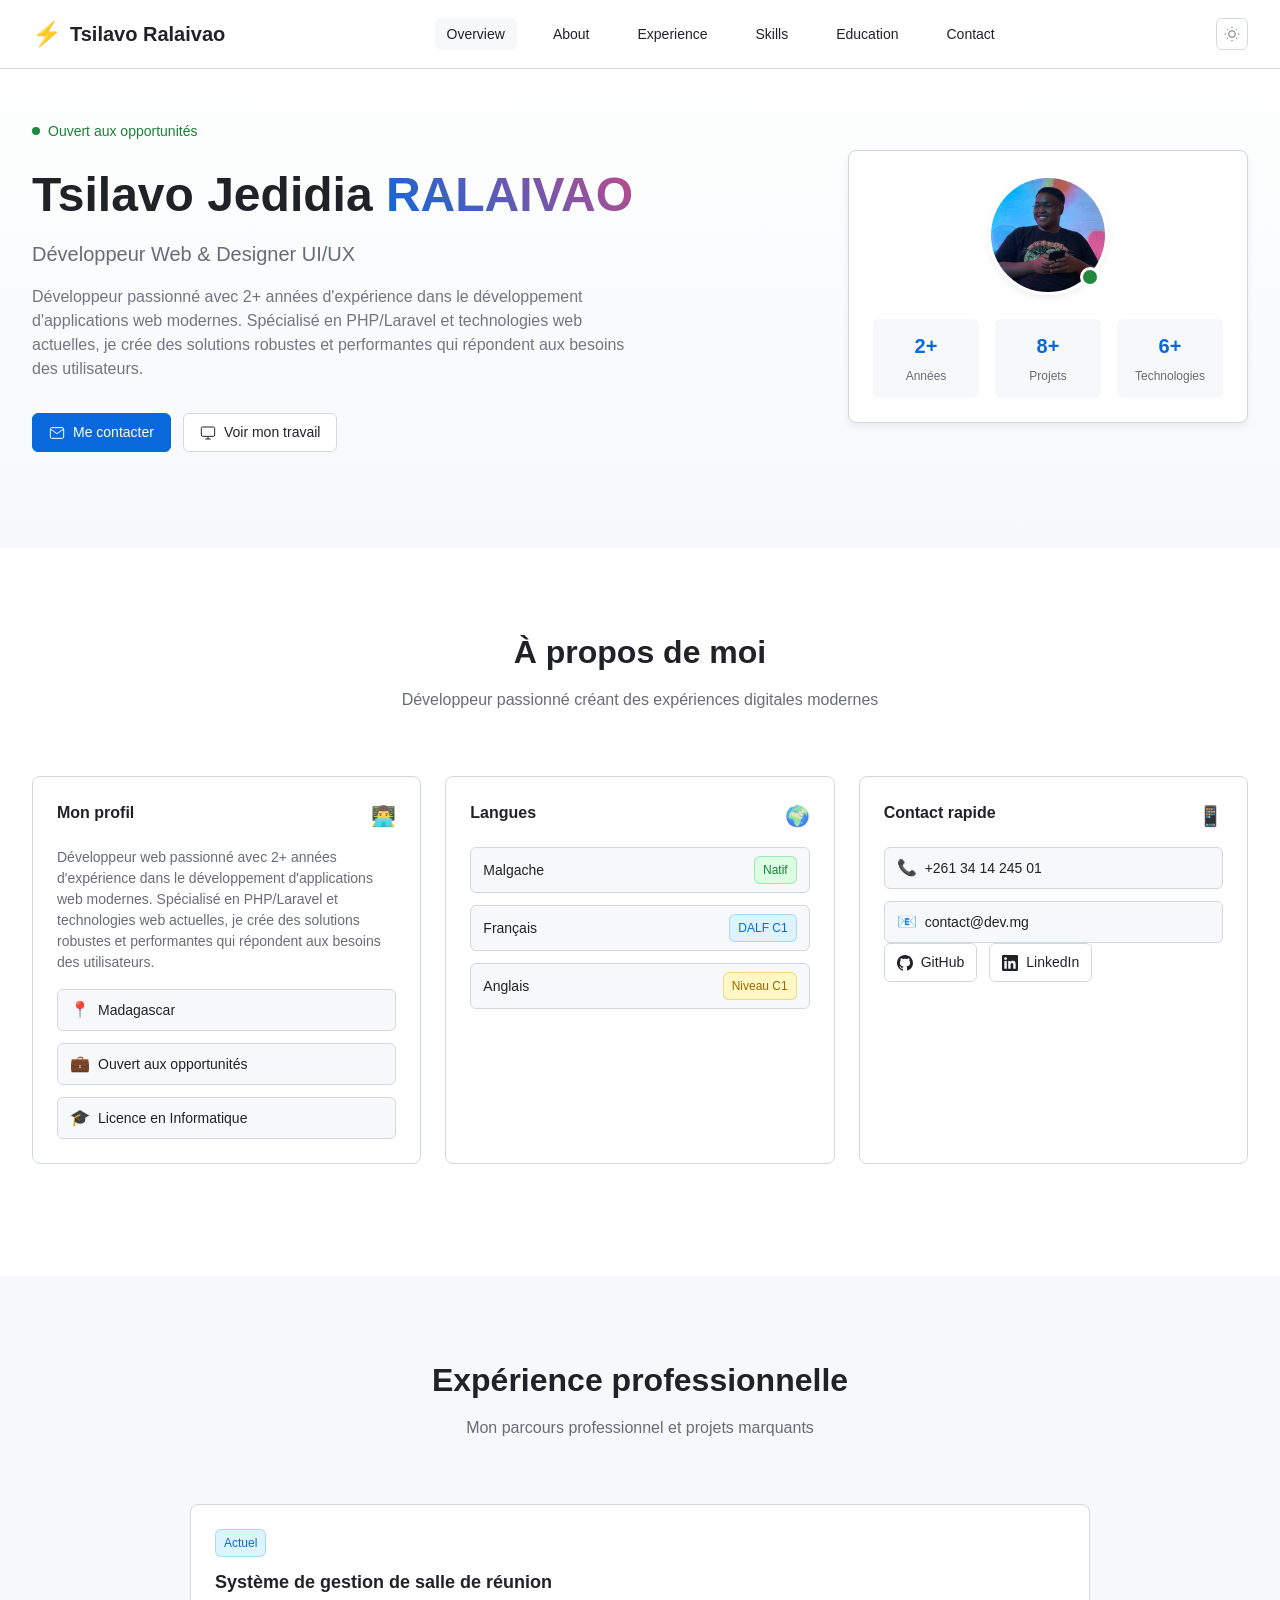
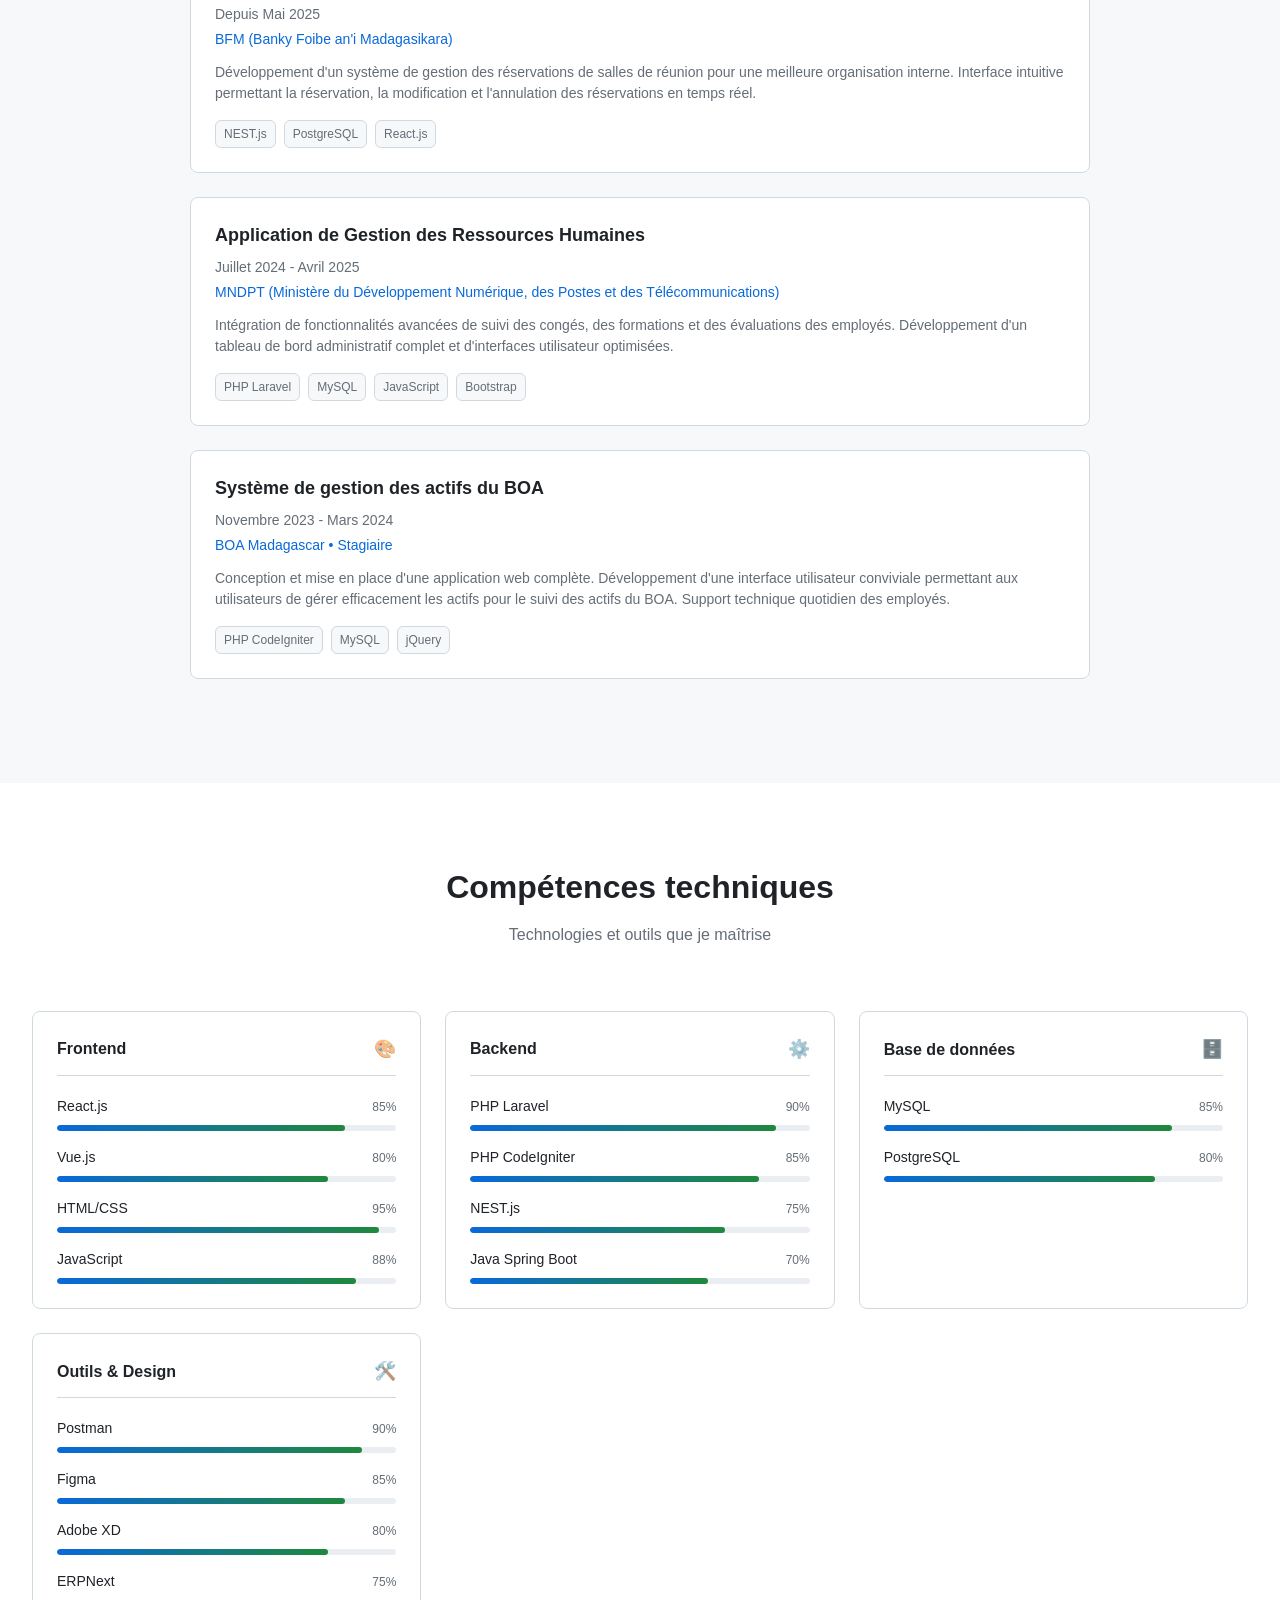
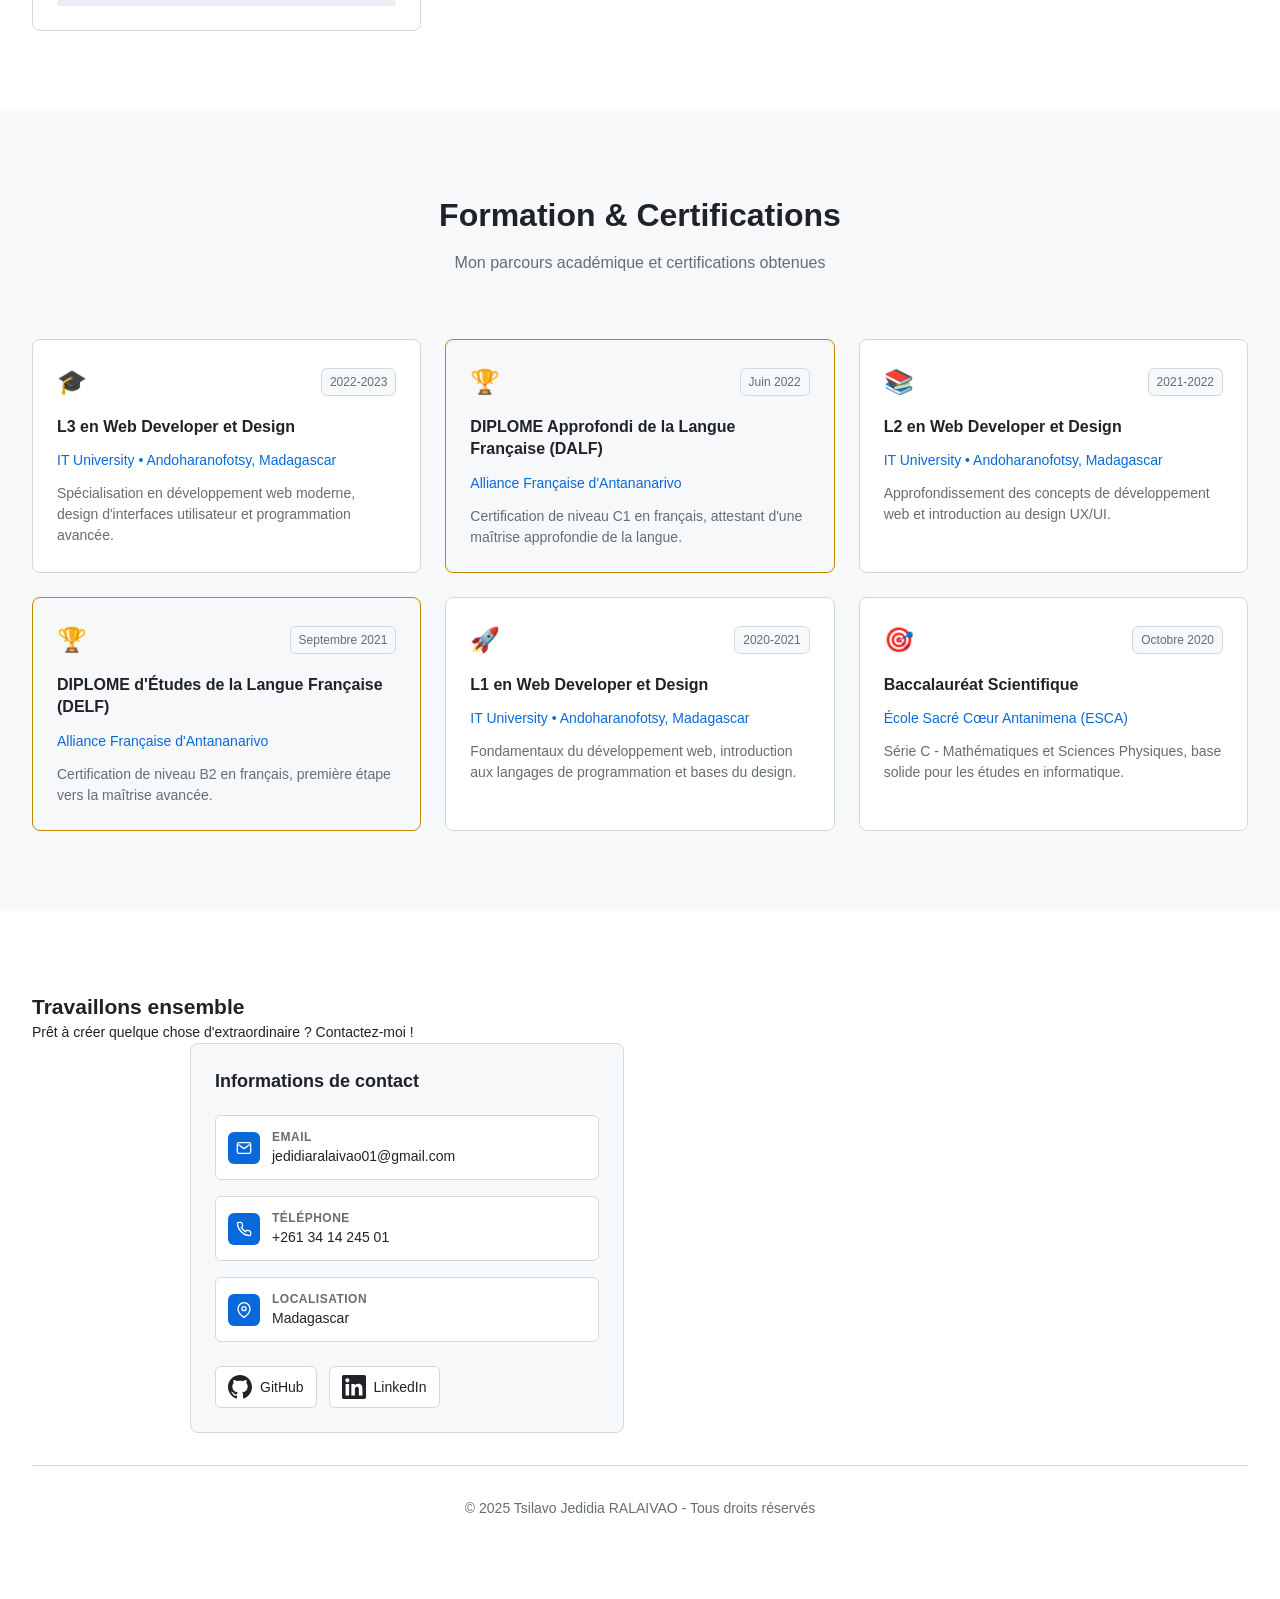
==== commit 010f866d: "Update maivana" ====
--- a/index.html
+++ b/index.html
@@ -3,6 +3,20 @@
 <head>
     <meta charset="UTF-8">
     <meta name="viewport" content="width=device-width, initial-scale=1.0">
+    
+    <!-- Security Headers -->
+    <meta http-equiv="Content-Security-Policy" content="default-src 'self'; script-src 'self' 'unsafe-inline' https://fonts.googleapis.com; style-src 'self' 'unsafe-inline' https://fonts.googleapis.com https://cdn.jsdelivr.net; font-src 'self' https://fonts.gstatic.com https://cdn.jsdelivr.net; img-src 'self' data: https:; connect-src 'self'; frame-ancestors 'none'; base-uri 'self'; form-action 'self';">
+    <meta http-equiv="X-Content-Type-Options" content="nosniff">
+    <meta http-equiv="X-Frame-Options" content="DENY">
+    <meta http-equiv="X-XSS-Protection" content="1; mode=block">
+    <meta http-equiv="Referrer-Policy" content="strict-origin-when-cross-origin">
+    <meta http-equiv="Permissions-Policy" content="geolocation=(), microphone=(), camera=(), payment=(), usb=(), magnetometer=(), gyroscope=(), speaker=(), vibrate=(), fullscreen=(self)">
+    
+    <!-- SEO and Security -->
+    <meta name="robots" content="index, follow, noarchive, nosnippet, noimageindex">
+    <meta name="author" content="Tsilavo Jedidia RALAIVAO">
+    <meta name="description" content="Portfolio sécurisé de Tsilavo Jedidia RALAIVAO - Développeur Web & Designer UI/UX">
+    
     <title>Tsilavo Jedidia RALAIVAO - Web Developer</title>
     <link href="https://fonts.googleapis.com/css2?family=Inter:wght@300;400;500;600;700;800;900&family=SF+Pro+Display:wght@300;400;500;600;700;800;900&display=swap" rel="stylesheet">
     <link rel="stylesheet" href="styles.css">
@@ -40,7 +54,7 @@
     </nav>
 
     <!-- GitHub Style Hero Section -->
-    <section id="hero" class="hero">
+        <section id="hero" class="hero">
         <div class="hero-container">
             <div class="profile-info">
                 <div class="profile-badge">
@@ -75,7 +89,7 @@
 
             <div class="profile-card">
                 <div class="profile-avatar">
-                    <div class="avatar-placeholder">TR</div>
+                    <img src="tsilavo-profile.jpg" alt="Tsilavo Jedidia RALAIVAO" class="avatar-image">
                     <div class="status-indicator"></div>
                 </div>
                 
@@ -93,9 +107,9 @@
                         <span class="stat-label">Technologies</span>
                     </div>
                 </div>
-            </div>
-        </div>
-    </section>
+                </div>
+            </div>
+        </section>
 
     <!-- About Section with GitHub Cards -->
     <section id="about" class="section">
@@ -107,7 +121,7 @@
 
             <div class="github-grid">
                 <div class="github-card">
-                    <div class="card-header">
+                        <div class="card-header">
                         <h3>Mon profil</h3>
                         <span class="card-emoji">👨‍💻</span>
                     </div>
@@ -150,12 +164,12 @@
                                 <span class="language-name">Anglais</span>
                                 <span class="language-level intermediate">Niveau C1</span>
                             </div>
-                        </div>
-                    </div>
-                </div>
+                            </div>
+                        </div>
+                    </div>
 
                 <div class="github-card">
-                    <div class="card-header">
+                        <div class="card-header">
                         <h3>Contact rapide</h3>
                         <span class="card-emoji">📱</span>
                     </div>
@@ -274,9 +288,9 @@
                     <div class="category-header">
                         <h3>Frontend</h3>
                         <span class="category-icon">🎨</span>
-                    </div>
-                    <div class="skills-list">
-                        <div class="skill-item">
+                        </div>
+                        <div class="skills-list">
+                            <div class="skill-item">
                             <div class="skill-info">
                                 <span class="skill-name">React.js</span>
                                 <span class="skill-percentage">85%</span>
@@ -284,8 +298,8 @@
                             <div class="skill-bar">
                                 <div class="skill-progress" style="width: 85%"></div>
                             </div>
-                        </div>
-                        <div class="skill-item">
+                            </div>
+                            <div class="skill-item">
                             <div class="skill-info">
                                 <span class="skill-name">Vue.js</span>
                                 <span class="skill-percentage">80%</span>
@@ -293,8 +307,8 @@
                             <div class="skill-bar">
                                 <div class="skill-progress" style="width: 80%"></div>
                             </div>
-                        </div>
-                        <div class="skill-item">
+                            </div>
+                            <div class="skill-item">
                             <div class="skill-info">
                                 <span class="skill-name">HTML/CSS</span>
                                 <span class="skill-percentage">95%</span>
@@ -307,13 +321,13 @@
                             <div class="skill-info">
                                 <span class="skill-name">JavaScript</span>
                                 <span class="skill-percentage">88%</span>
-                            </div>
+                    </div>
                             <div class="skill-bar">
                                 <div class="skill-progress" style="width: 88%"></div>
                             </div>
                         </div>
                     </div>
-                </div>
+                        </div>
 
                 <div class="skill-category-card">
                     <div class="category-header">
@@ -325,11 +339,11 @@
                             <div class="skill-info">
                                 <span class="skill-name">PHP Laravel</span>
                                 <span class="skill-percentage">90%</span>
-                            </div>
+                        </div>
                             <div class="skill-bar">
                                 <div class="skill-progress" style="width: 90%"></div>
                             </div>
-                        </div>
+                                </div>
                         <div class="skill-item">
                             <div class="skill-info">
                                 <span class="skill-name">PHP CodeIgniter</span>
@@ -343,11 +357,11 @@
                             <div class="skill-info">
                                 <span class="skill-name">NEST.js</span>
                                 <span class="skill-percentage">75%</span>
-                            </div>
+                    </div>
                             <div class="skill-bar">
                                 <div class="skill-progress" style="width: 75%"></div>
                             </div>
-                        </div>
+                                </div>
                         <div class="skill-item">
                             <div class="skill-info">
                                 <span class="skill-name">Java Spring Boot</span>
@@ -370,10 +384,10 @@
                             <div class="skill-info">
                                 <span class="skill-name">MySQL</span>
                                 <span class="skill-percentage">85%</span>
-                            </div>
+            </div>
                             <div class="skill-bar">
                                 <div class="skill-progress" style="width: 85%"></div>
-                            </div>
+                </div>
                         </div>
                         <div class="skill-item">
                             <div class="skill-info">
@@ -383,10 +397,10 @@
                             <div class="skill-bar">
                                 <div class="skill-progress" style="width: 80%"></div>
                             </div>
-                        </div>
-                    </div>
-                </div>
-
+                            </div>
+                        </div>
+                    </div>
+                    
                 <div class="skill-category-card">
                     <div class="category-header">
                         <h3>Outils & Design</h3>
@@ -418,7 +432,7 @@
                             </div>
                             <div class="skill-bar">
                                 <div class="skill-progress" style="width: 80%"></div>
-                            </div>
+                    </div>
                         </div>
                         <div class="skill-item">
                             <div class="skill-info">
@@ -514,10 +528,10 @@
                     <p class="formation-description">
                         Série C - Mathématiques et Sciences Physiques, base solide pour les études en informatique.
                     </p>
-                </div>
-            </div>
-        </div>
-    </section>
+                    </div>
+                </div>
+            </div>
+        </section>
 
     <!-- Contact Section -->
     <footer id="contact" class="contact-section">
@@ -541,7 +555,7 @@
                                 </div>
                                 <div class="contact-details">
                                     <span class="contact-label">Email</span>
-                                    <span class="contact-value">contact@tsilavo-ralaivao.dev</span>
+                                    <span class="contact-value">jedidiaralaivao01@gmail.com</span>
                                 </div>
                             </div>
                             <div class="contact-item">
@@ -567,7 +581,7 @@
                                     <span class="contact-value">Madagascar</span>
                                 </div>
                             </div>
-                        </div>
+    </div>
 
                         <div class="social-links">
                             <a href="https://github.com/jejew03" class="social-link">
@@ -584,48 +598,15 @@
                             </a>
                         </div>
                     </div>
-
-                    <form class="contact-form" id="contactForm">
-                        <div class="form-group">
-                            <label for="name" class="form-label">Nom complet</label>
-                            <input type="text" id="name" name="name" class="form-input" required>
-                        </div>
-                        
-                        <div class="form-group">
-                            <label for="email" class="form-label">Email</label>
-                            <input type="email" id="email" name="email" class="form-input" required>
-                        </div>
-                        
-                        <div class="form-group">
-                            <label for="subject" class="form-label">Sujet</label>
-                            <input type="text" id="subject" name="subject" class="form-input" required>
-                        </div>
-                        
-                        <div class="form-group">
-                            <label for="message" class="form-label">Message</label>
-                            <textarea id="message" name="message" class="form-textarea" required 
-                                      placeholder="Décrivez votre projet ou votre demande..."></textarea>
-                        </div>
-                        
-                        <button type="submit" class="form-submit">
-                            <svg width="16" height="16" viewBox="0 0 24 24" fill="none" stroke="currentColor" stroke-width="2">
-                                <line x1="22" y1="2" x2="11" y2="13"/>
-                                <polygon points="22,2 15,22 11,13 2,9"/>
-                            </svg>
-                            Envoyer le message
-                        </button>
-                        
-                        <div id="formMessage" class="form-message" style="display: none;"></div>
-                    </form>
-                </div>
-            </div>
-
-            <div class="footer-bottom">
+        </div>
+        </div>
+
+        <div class="footer-bottom">
                 <p>© 2025 Tsilavo Jedidia RALAIVAO - Tous droits réservés</p>
             </div>
-        </div>
+    </div>
     </footer>
 
     <script src="script.js"></script>
-</body>
-</html>+    </body>
+    </html>
--- a/styles.css
+++ b/styles.css
@@ -481,6 +481,16 @@
     box-shadow: var(--github-shadow-medium);
 }
 
+.avatar-image {
+    width: 120px;
+    height: 120px;
+    border-radius: var(--github-borderRadius-full);
+    object-fit: cover;
+    border: 3px solid var(--github-canvas-default);
+    box-shadow: var(--github-shadow-medium);
+    display: block;
+}
+
 .status-indicator {
     position: absolute;
     bottom: 8px;
@@ -1226,6 +1236,11 @@
         font-size: 24px;
     }
     
+    .avatar-image {
+        width: 80px;
+        height: 80px;
+    }
+    
     .profile-avatar {
         width: 80px;
         height: 80px;
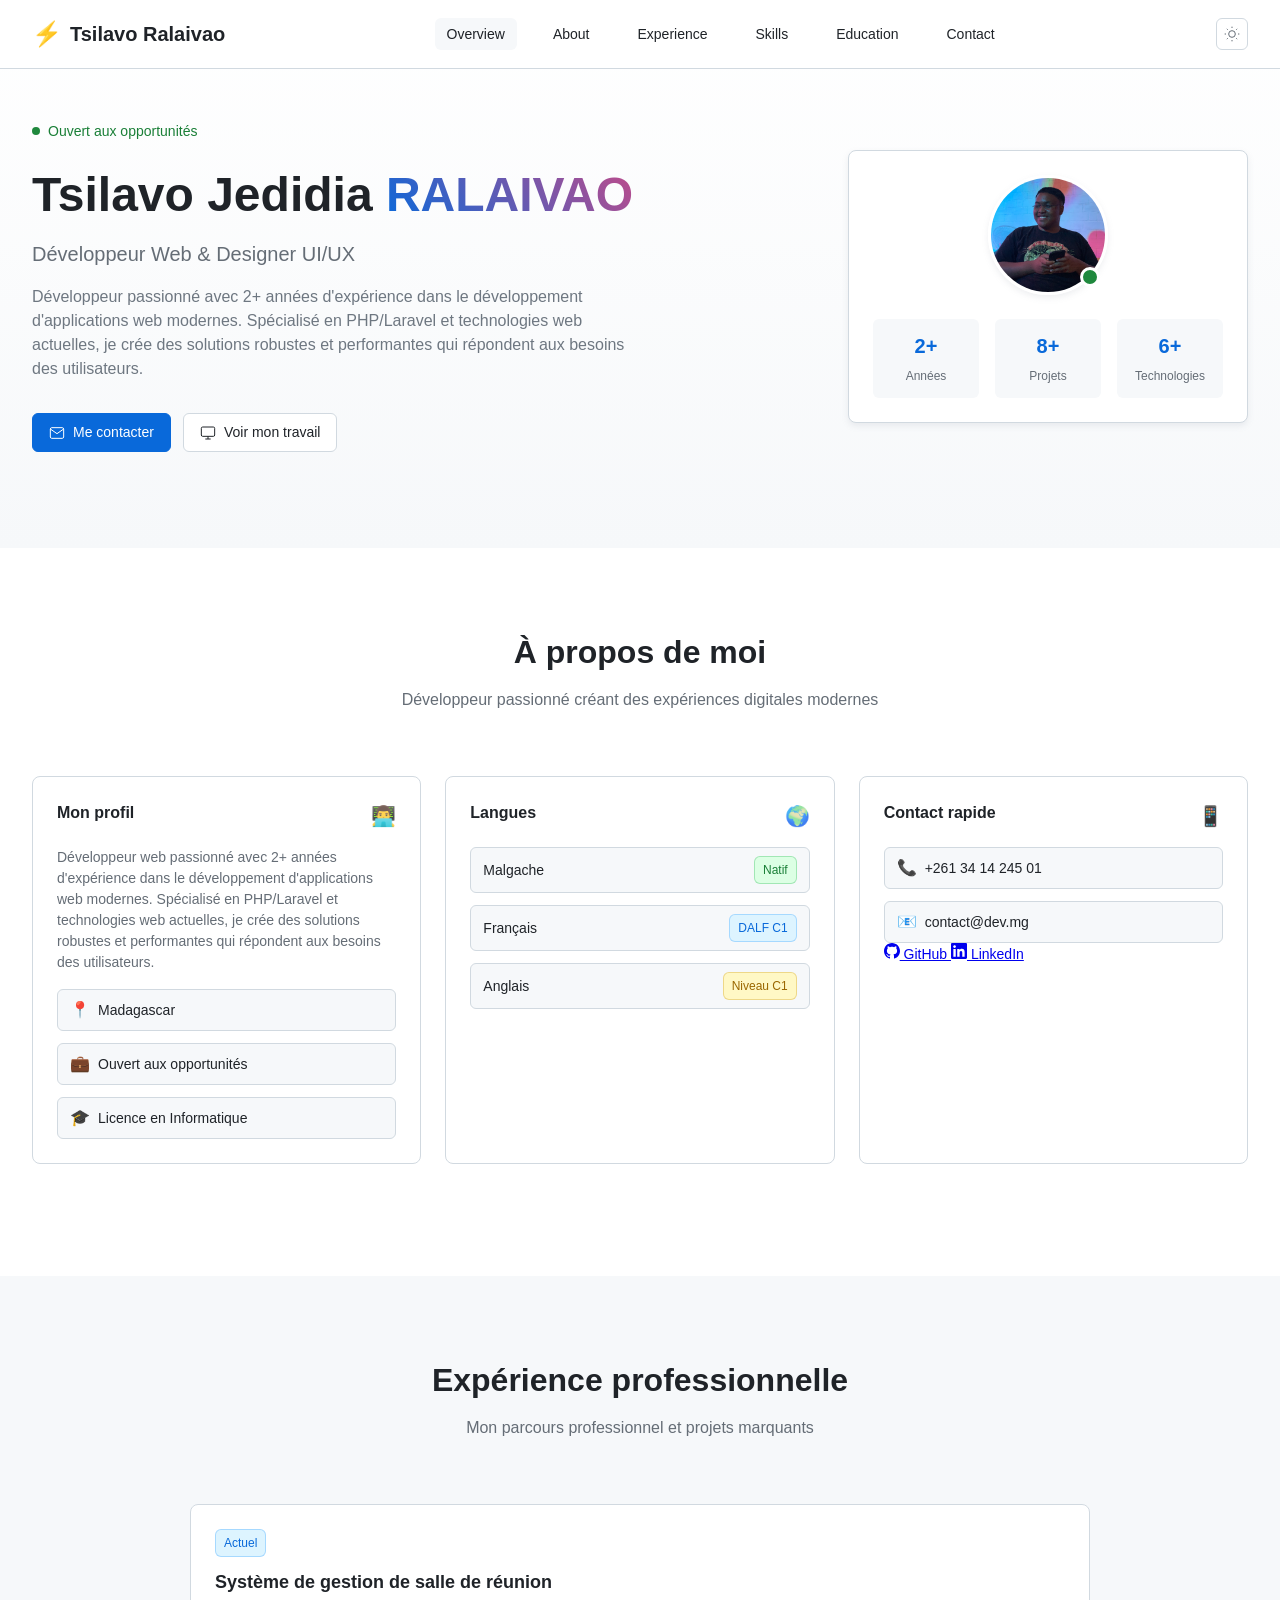
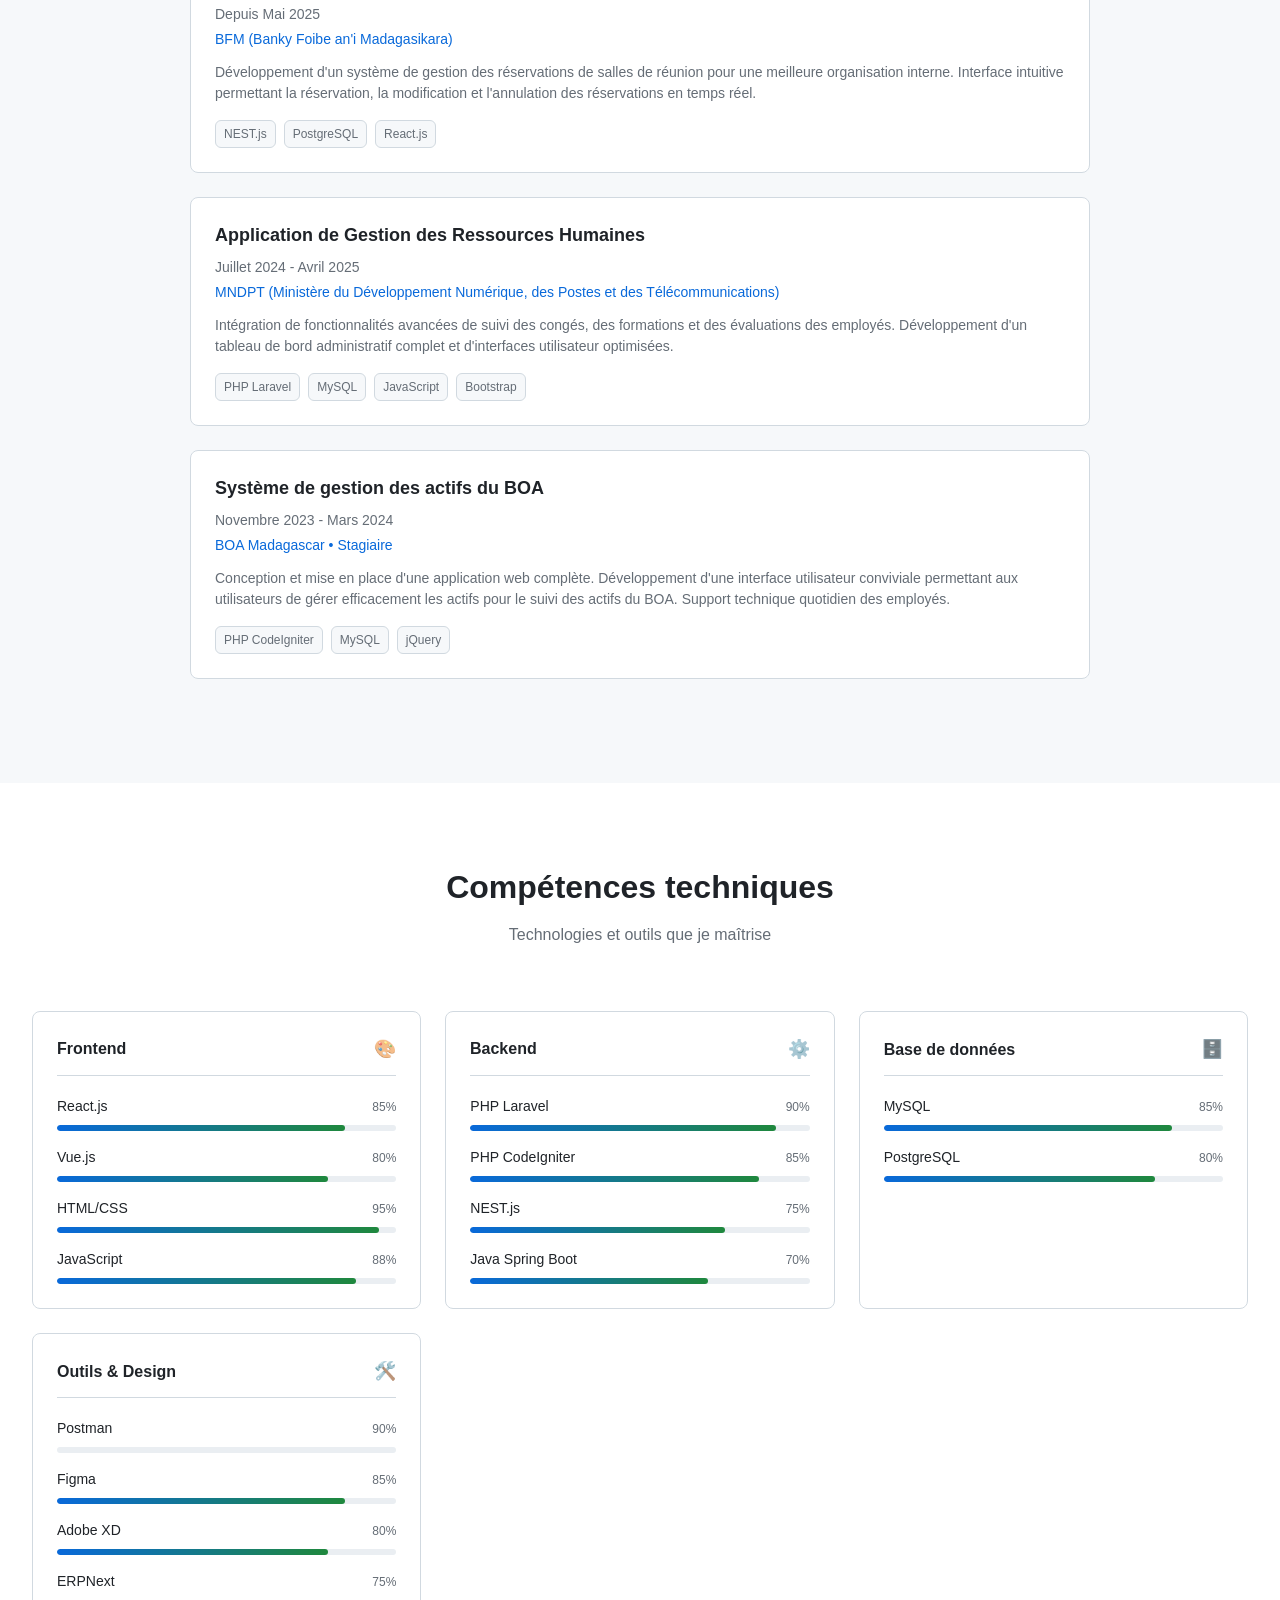
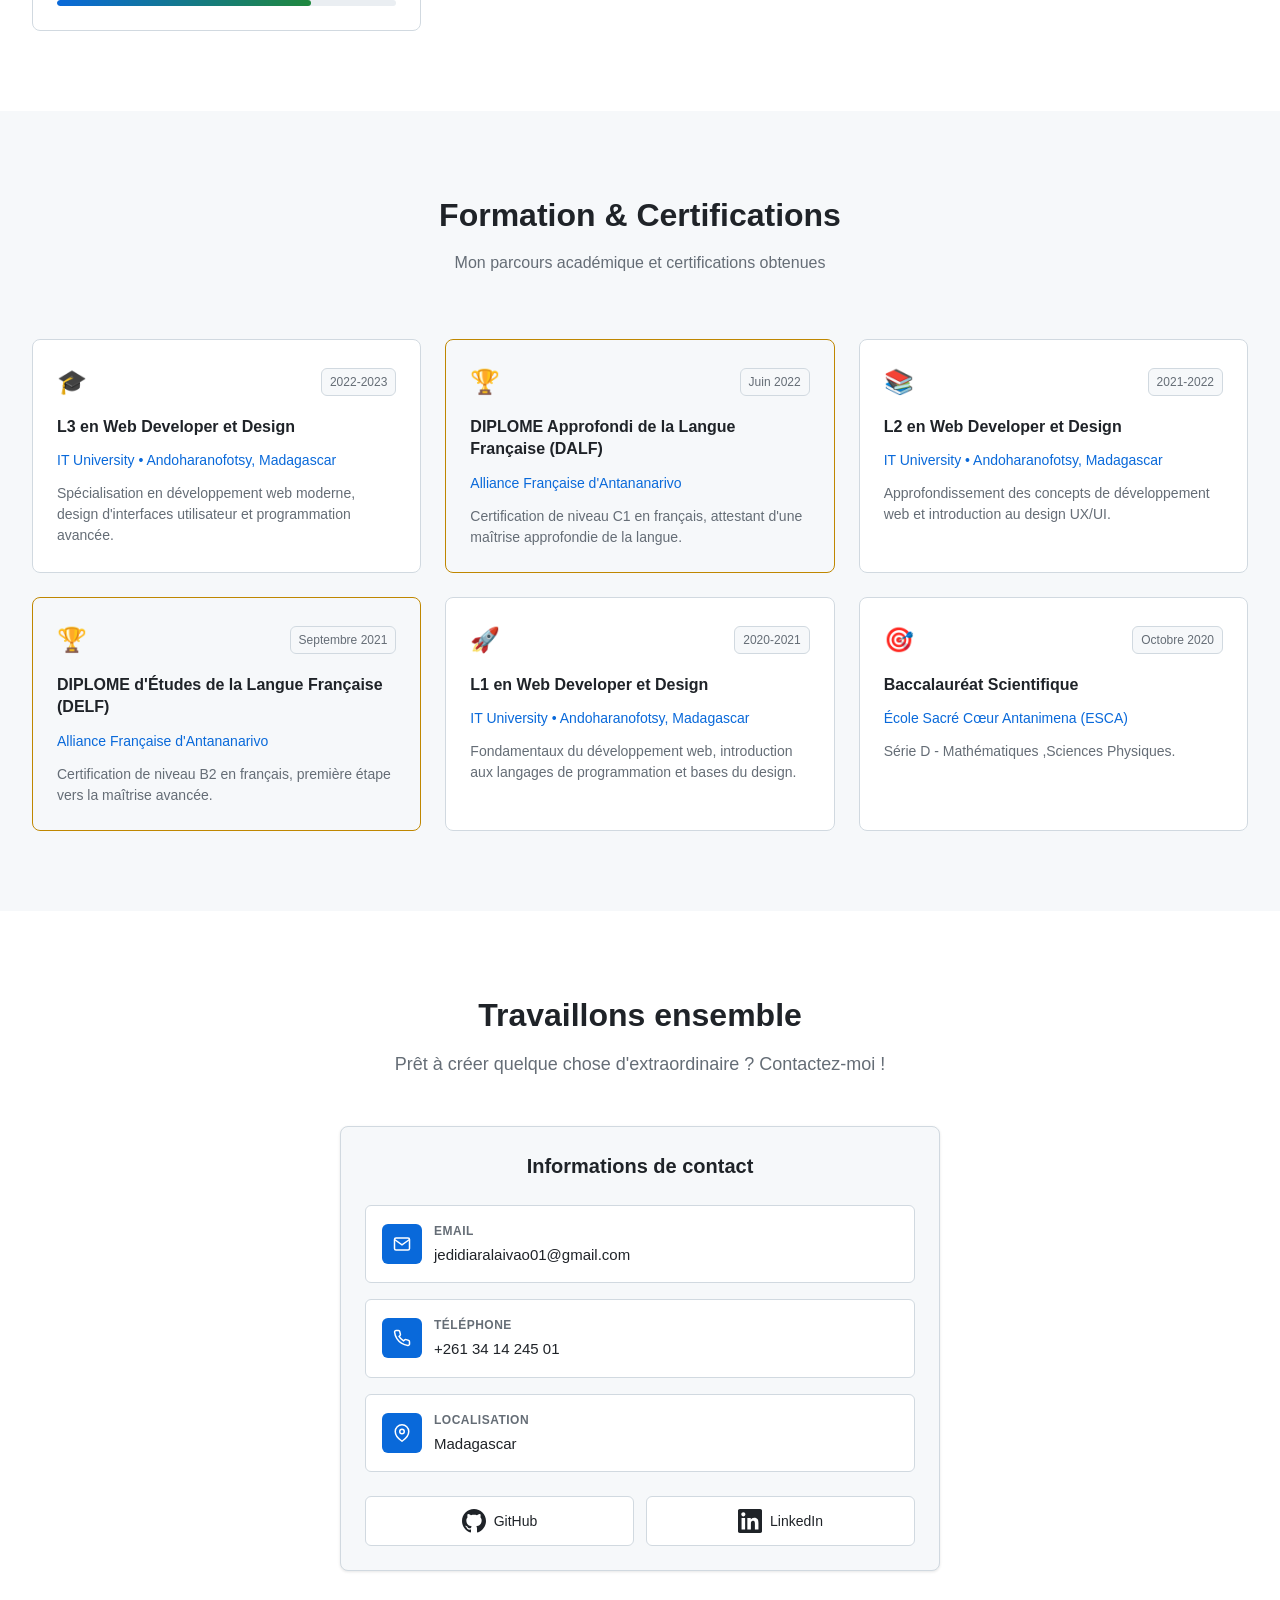
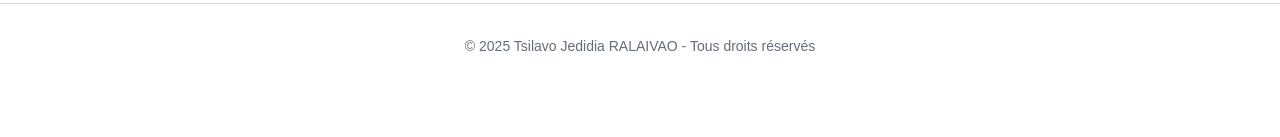
==== commit ba4f0a48: "✨ Amélioration de la section contact - Alignement et design optimisés - Correction de la structure H" ====
--- a/index.html
+++ b/index.html
@@ -526,7 +526,7 @@
                     <h3>Baccalauréat Scientifique</h3>
                     <p class="formation-school">École Sacré Cœur Antanimena (ESCA)</p>
                     <p class="formation-description">
-                        Série C - Mathématiques et Sciences Physiques, base solide pour les études en informatique.
+                        Série D - Mathématiques ,Sciences Physiques.
                     </p>
                     </div>
                 </div>
@@ -581,7 +581,7 @@
                                     <span class="contact-value">Madagascar</span>
                                 </div>
                             </div>
-    </div>
+                        </div>
 
                         <div class="social-links">
                             <a href="https://github.com/jejew03" class="social-link">
@@ -598,13 +598,13 @@
                             </a>
                         </div>
                     </div>
+                </div>
+            </div>
         </div>
+
+        <div class="footer-bottom">
+            <p>© 2025 Tsilavo Jedidia RALAIVAO - Tous droits réservés</p>
         </div>
-
-        <div class="footer-bottom">
-                <p>© 2025 Tsilavo Jedidia RALAIVAO - Tous droits réservés</p>
-            </div>
-    </div>
     </footer>
 
     <script src="script.js"></script>
--- a/styles.css
+++ b/styles.css
@@ -898,6 +898,31 @@
     padding: var(--github-space-20) 0;
 }
 
+.contact-content {
+    max-width: 1200px;
+    margin: 0 auto;
+    padding: 0 var(--github-space-4);
+}
+
+.contact-header {
+    text-align: center;
+    margin-bottom: var(--github-space-12);
+}
+
+.contact-header h2 {
+    font-size: 32px;
+    font-weight: 700;
+    color: var(--github-fg-default);
+    margin-bottom: var(--github-space-3);
+}
+
+.contact-header p {
+    font-size: 18px;
+    color: var(--github-fg-muted);
+    max-width: 600px;
+    margin: 0 auto;
+}
+
 .contact-grid {
     display: grid;
     grid-template-columns: 1fr;
@@ -908,7 +933,8 @@
 
 @media (min-width: 768px) {
     .contact-grid {
-        grid-template-columns: 1fr 1fr;
+        grid-template-columns: 1fr;
+        max-width: 600px;
     }
 }
 
@@ -917,13 +943,15 @@
     border: 1px solid var(--github-border-default);
     border-radius: var(--github-borderRadius-large);
     padding: var(--github-space-6);
+    box-shadow: 0 1px 3px rgba(0, 0, 0, 0.1);
 }
 
 .contact-info-card h3 {
-    font-size: 18px;
+    font-size: 20px;
     font-weight: 600;
     color: var(--github-fg-default);
-    margin-bottom: var(--github-space-5);
+    margin-bottom: var(--github-space-6);
+    text-align: center;
 }
 
 .contact-items {
@@ -937,32 +965,43 @@
     display: flex;
     align-items: center;
     gap: var(--github-space-3);
-    padding: var(--github-space-3);
-    background-color: var(--github-canvas-default);
-    border: 1px solid var(--github-border-default);
-    border-radius: var(--github-borderRadius-medium);
+    padding: var(--github-space-4);
+    background-color: var(--github-canvas-default);
+    border: 1px solid var(--github-border-default);
+    border-radius: var(--github-borderRadius-medium);
+    transition: all 0.2s ease;
+}
+
+.contact-item:hover {
+    background-color: var(--github-canvas-subtle);
+    border-color: var(--github-accent-emphasis);
+    transform: translateY(-1px);
+    box-shadow: 0 2px 8px rgba(0, 0, 0, 0.1);
 }
 
 .contact-icon {
-    width: 32px;
-    height: 32px;
+    width: 40px;
+    height: 40px;
     background-color: var(--github-accent-emphasis);
     border-radius: var(--github-borderRadius-medium);
     display: flex;
     align-items: center;
     justify-content: center;
     flex-shrink: 0;
+    transition: all 0.2s ease;
 }
 
 .contact-icon svg {
-    width: 16px;
-    height: 16px;
+    width: 18px;
+    height: 18px;
     stroke: var(--github-fg-on-emphasis);
 }
 
 .contact-details {
     display: flex;
     flex-direction: column;
+    gap: var(--github-space-1);
+    flex: 1;
 }
 
 .contact-label {
@@ -974,21 +1013,24 @@
 }
 
 .contact-value {
-    font-size: 14px;
-    font-weight: 500;
-    color: var(--github-fg-default);
-}
-
-.social-links {
+    font-size: 15px;
+    font-weight: 500;
+    color: var(--github-fg-default);
+    word-break: break-all;
+}
+
+.contact-info-card .social-links {
     display: flex;
     gap: var(--github-space-3);
-}
-
-.social-link {
+    justify-content: center;
+    margin-top: var(--github-space-4);
+}
+
+.contact-info-card .social-link {
     display: flex;
     align-items: center;
     gap: var(--github-space-2);
-    padding: var(--github-space-2) var(--github-space-3);
+    padding: var(--github-space-3) var(--github-space-4);
     background-color: var(--github-canvas-default);
     border: 1px solid var(--github-border-default);
     border-radius: var(--github-borderRadius-medium);
@@ -996,13 +1038,17 @@
     text-decoration: none;
     font-size: 14px;
     font-weight: 500;
-    transition: all 0.2s;
-}
-
-.social-link:hover {
+    transition: all 0.2s ease;
+    flex: 1;
+    justify-content: center;
+}
+
+.contact-info-card .social-link:hover {
     background-color: var(--github-accent-emphasis);
     border-color: var(--github-accent-emphasis);
     color: var(--github-fg-on-emphasis);
+    transform: translateY(-1px);
+    box-shadow: 0 2px 8px rgba(0, 0, 0, 0.1);
 }
 
 /* Contact Form */
@@ -1211,6 +1257,26 @@
     .social-links {
         flex-direction: column;
     }
+    
+    .contact-header h2 {
+        font-size: 28px;
+    }
+    
+    .contact-header p {
+        font-size: 16px;
+    }
+    
+    .contact-info-card {
+        padding: var(--github-space-4);
+    }
+    
+    .contact-info-card .social-links {
+        flex-direction: column;
+    }
+    
+    .contact-info-card .social-link {
+        flex: none;
+    }
 }
 
 @media (max-width: 480px) {
